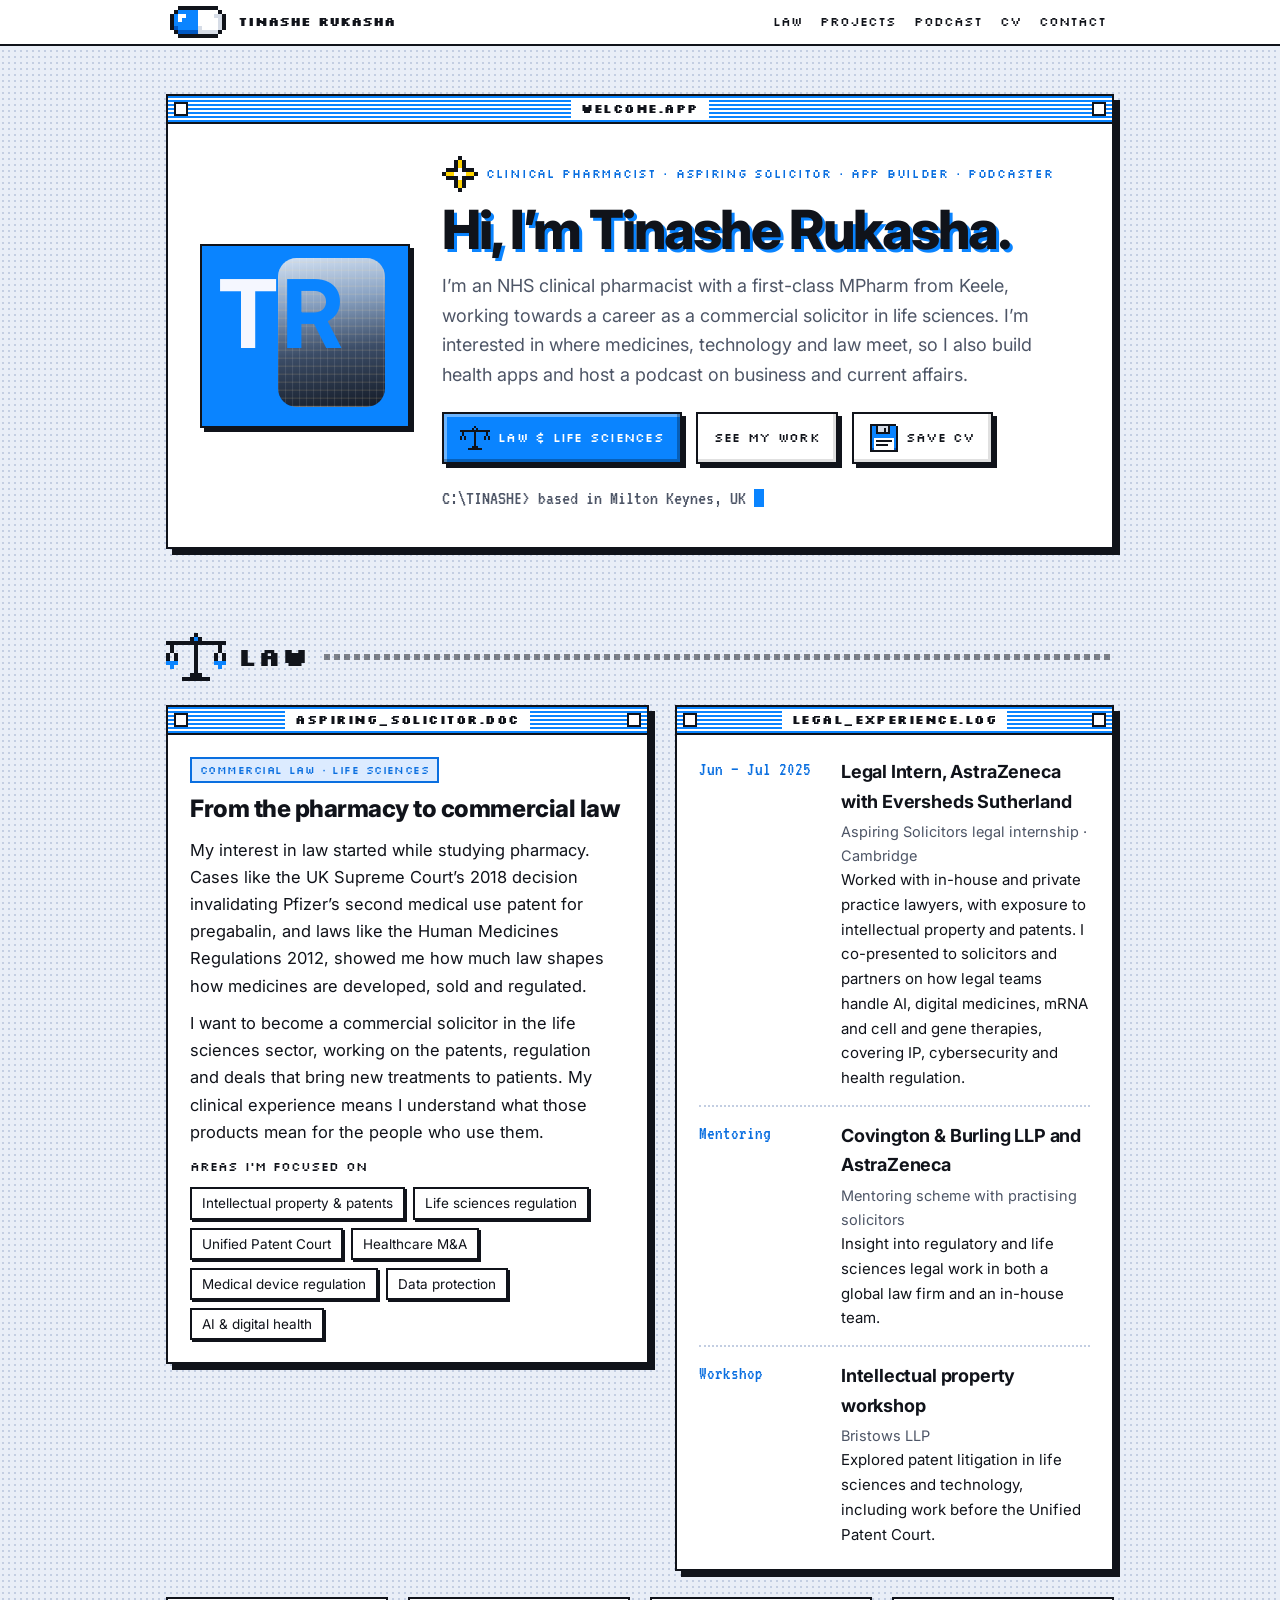
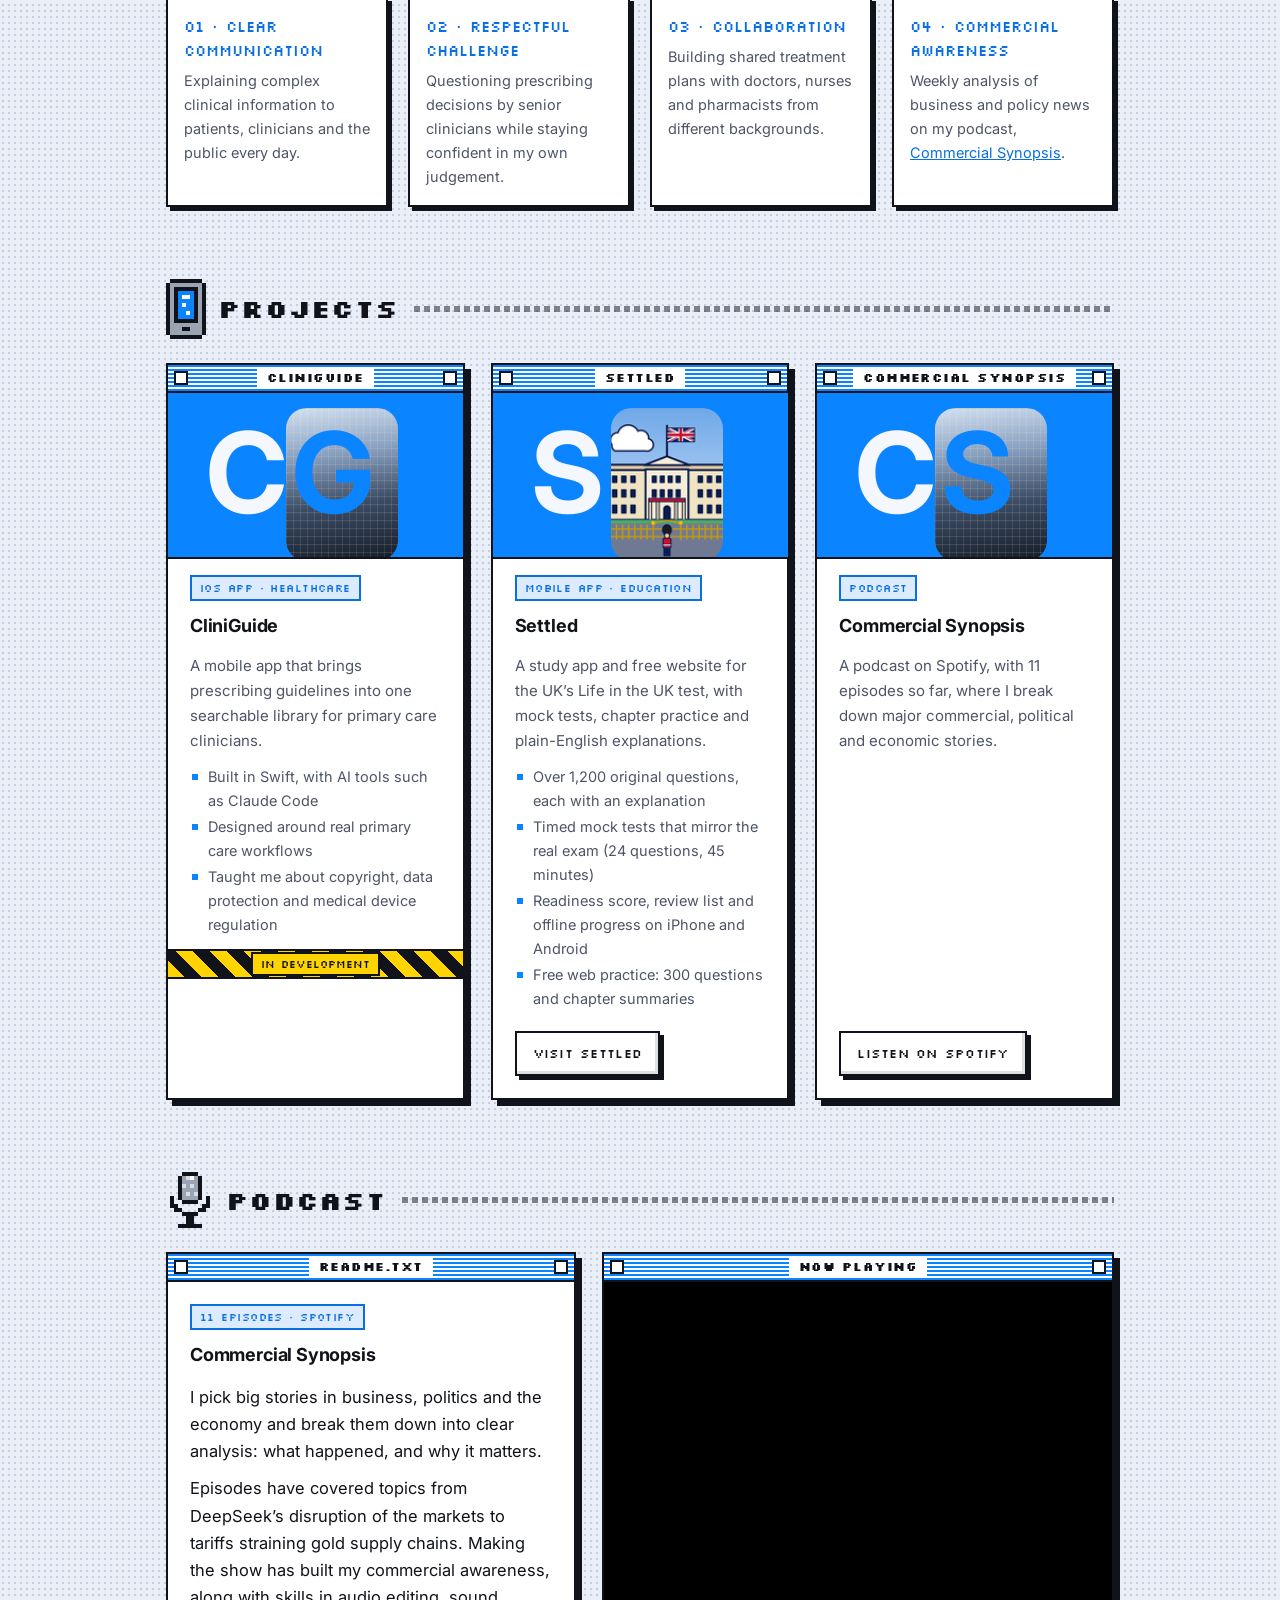
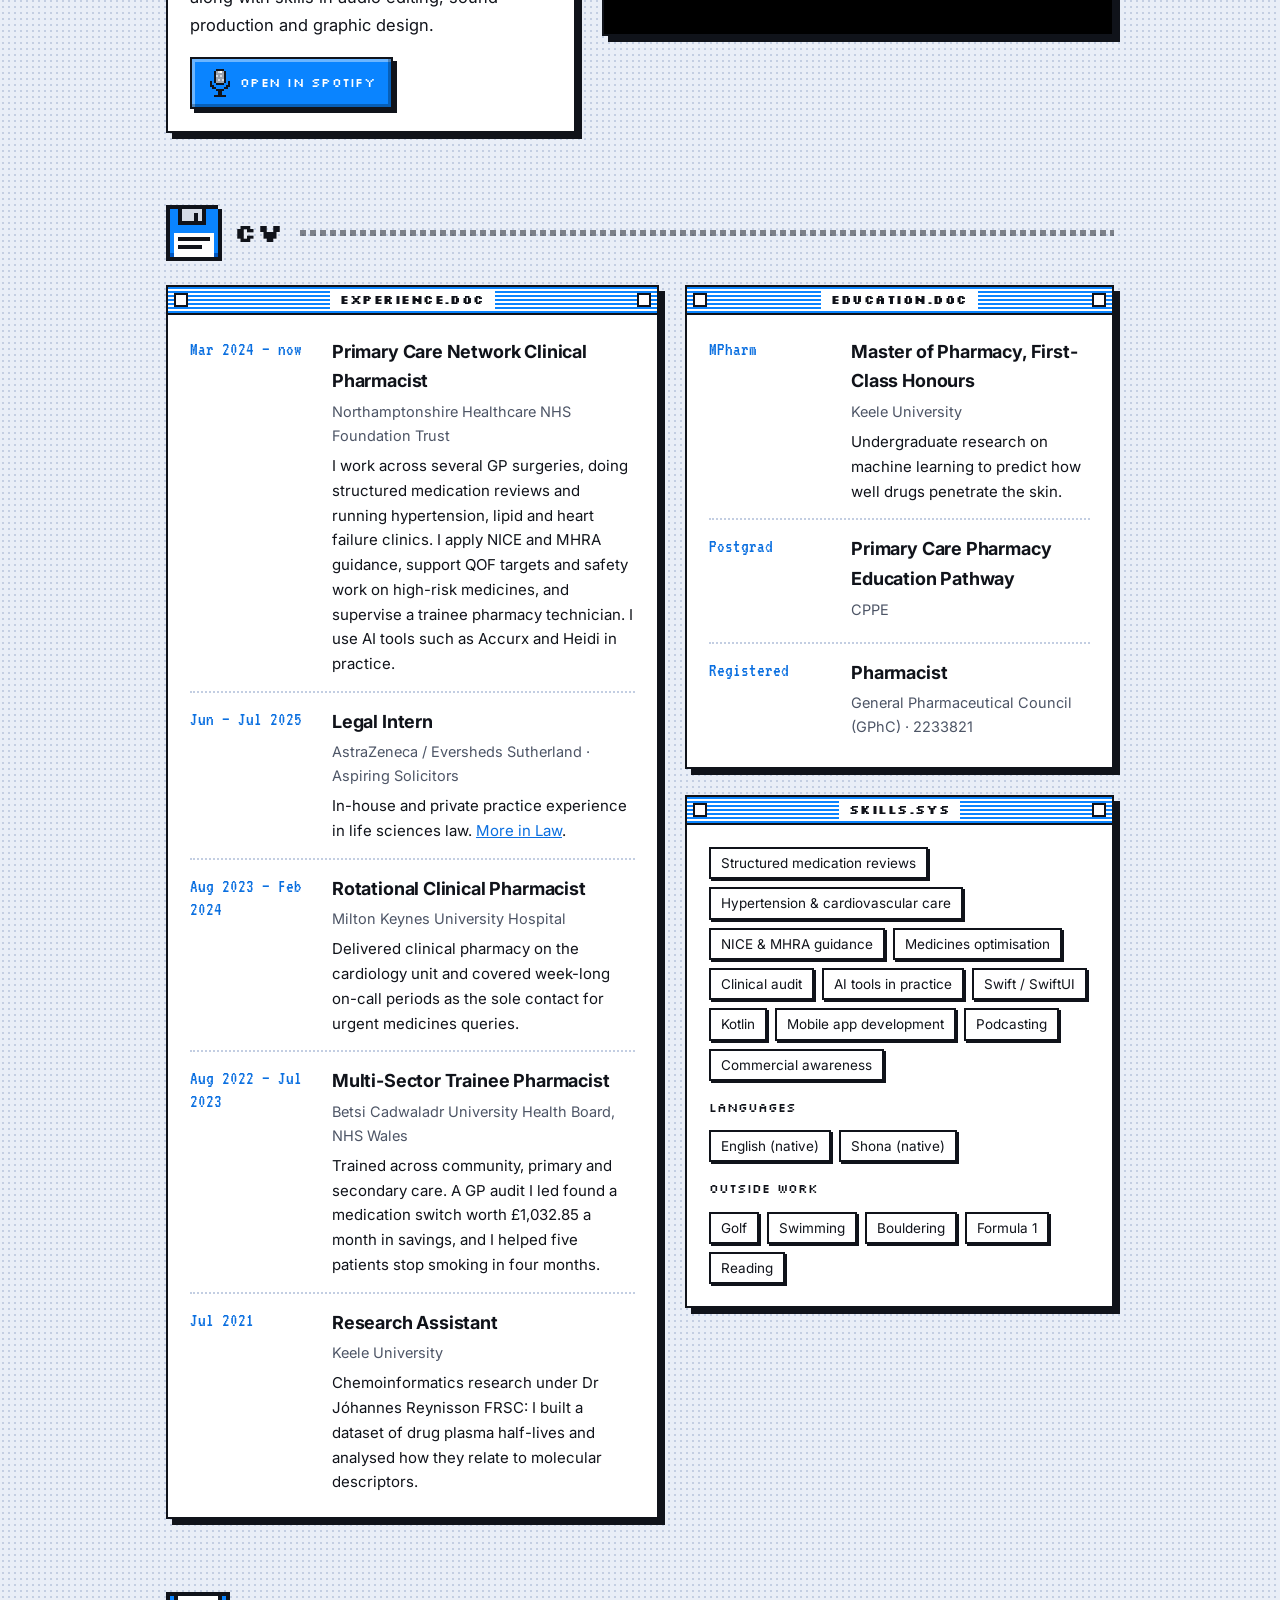
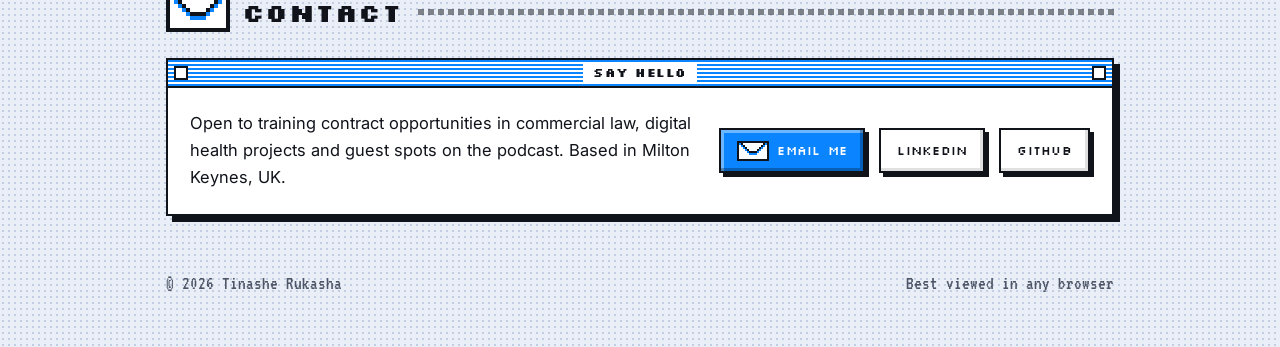
==== portfolio/index.html @ 29eeb20f "Feature aspiring-solicitor story in a Law section; add CliniGuide and podcast details Co-Authored-By" ====
<!DOCTYPE html>
<html lang="en-GB">
<head>
<meta charset="utf-8">
<meta name="viewport" content="width=device-width, initial-scale=1">
<!-- DRAFT: keep out of search engines until you decide to launch. Remove this line to go public. -->
<meta name="robots" content="noindex, nofollow">
<title>Tinashe Rukasha – Portfolio</title>
<meta name="description" content="Tinashe Rukasha: NHS clinical pharmacist and aspiring commercial solicitor in life sciences, app builder and host of the Commercial Synopsis podcast.">
<link rel="icon" href="../icon.png">
<link rel="preconnect" href="https://fonts.googleapis.com">
<link rel="preconnect" href="https://fonts.gstatic.com" crossorigin>
<link rel="stylesheet" href="https://fonts.googleapis.com/css2?family=Inter:wght@400;500;600;700;800&family=Silkscreen:wght@400;700&family=VT323&display=swap">
<style>
:root {
  --bg: #e9eef7;
  --dot: #c3cee2;
  --surface: #ffffff;
  --text: #10131a;
  --muted: #4d5566;
  --ink: #10131a;
  --shadow: #10131a;
  --blue: #0a84ff;
  --blue-dark: #0057c2;
  --accent: #0a6fe0;
  --accent-soft: #dcebff;
  --letter: #f5f7ff;
  --on-blue: #ffffff;
  --pixel: "Silkscreen", "Courier New", monospace;
  --term: "VT323", "Courier New", monospace;
}
@media (prefers-color-scheme: dark) {
  :root {
    --bg: #0a0f1c;
    --dot: #1a2440;
    --surface: #131a2c;
    --text: #e8ecf4;
    --muted: #a6b0c3;
    --ink: #7f93ba;
    --shadow: #000000;
    --accent: #59a8ff;
    --accent-soft: #10264a;
  }
}
* { box-sizing: border-box; }
html { scroll-behavior: smooth; }
body {
  margin: 0;
  color: var(--text);
  background-color: var(--bg);
  background-image: radial-gradient(var(--dot) 1px, transparent 1.2px);
  background-size: 6px 6px;
  font: 16.5px/1.65 Inter, -apple-system, BlinkMacSystemFont, "Segoe UI", Roboto, Helvetica, Arial, sans-serif;
}
a { color: var(--accent); }
.wrap { max-width: 980px; margin: 0 auto; padding: 0 16px; }
svg.sprite { image-rendering: pixelated; shape-rendering: crispEdges; flex: none; }

/* ---------- Menu bar ---------- */
.menubar {
  position: sticky; top: 0; z-index: 10;
  background: var(--surface); border-bottom: 2px solid var(--ink);
  font-family: var(--pixel); font-size: 13px;
}
.menubar .wrap { display: flex; align-items: center; justify-content: space-between; gap: 12px; height: 44px; }
.menubar .name { display: flex; align-items: center; gap: 8px; color: var(--text); text-decoration: none; font-weight: 700; }
.menubar nav { display: flex; gap: 2px; flex-wrap: wrap; }
.menubar nav a { color: var(--text); text-decoration: none; padding: 4px 8px; }
.menubar nav a:hover, .menubar nav a:focus-visible { background: var(--blue); color: var(--on-blue); outline: none; }

/* ---------- Windows ---------- */
.win {
  background: var(--surface); border: 2px solid var(--ink);
  box-shadow: 6px 6px 0 var(--shadow);
  display: flex; flex-direction: column;
}
.titlebar {
  display: flex; align-items: center; gap: 8px; padding: 4px 6px; height: 28px;
  border-bottom: 2px solid var(--ink);
  background: repeating-linear-gradient(180deg, var(--blue) 0 2px, var(--surface) 2px 4px);
  font-family: var(--pixel); font-size: 12px; font-weight: 700; letter-spacing: .04em;
}
.titlebar .box { width: 14px; height: 14px; border: 2px solid var(--ink); background: var(--surface); flex: none; }
.titlebar .title {
  margin: 0 auto; padding: 0 10px; background: var(--surface); color: var(--text);
  white-space: nowrap; overflow: hidden; text-overflow: ellipsis;
}
.win-body { padding: 22px; display: flex; flex-direction: column; gap: 10px; flex: 1; }

/* ---------- Buttons ---------- */
.btn {
  display: inline-flex; align-items: center; gap: 8px;
  font-family: var(--pixel); font-size: 13px; text-decoration: none; letter-spacing: .02em;
  padding: 10px 16px; border: 2px solid var(--ink);
  background: var(--blue); color: var(--on-blue);
  box-shadow: inset -3px -3px 0 rgba(0,0,0,.28), inset 3px 3px 0 rgba(255,255,255,.4), 4px 4px 0 var(--shadow);
  cursor: pointer;
}
.btn.ghost { background: var(--surface); color: var(--text); box-shadow: inset -3px -3px 0 rgba(0,0,0,.12), inset 3px 3px 0 rgba(255,255,255,.6), 4px 4px 0 var(--shadow); }
.btn:hover { filter: brightness(1.06); }
.btn:active { transform: translate(3px, 3px); box-shadow: inset 3px 3px 0 rgba(0,0,0,.28), 1px 1px 0 var(--shadow); }
.btn:focus-visible { outline: 2px dashed var(--accent); outline-offset: 4px; }
.buttons { display: flex; gap: 14px; flex-wrap: wrap; }

/* ---------- Hero ---------- */
.hero { margin: 48px 0 56px; }
.hero .win-body { display: grid; grid-template-columns: auto 1fr; gap: 32px; align-items: center; padding: 32px; }
.eyebrow { font-family: var(--pixel); color: var(--accent); font-size: 12px; letter-spacing: .06em; margin: 0 0 10px; display: flex; align-items: center; gap: 8px; }
h1 {
  font-size: clamp(34px, 6vw, 54px); line-height: 1.02; letter-spacing: -0.035em; font-weight: 800; margin: 0 0 14px;
  text-shadow: 3px 3px 0 var(--blue);
}
.lead { color: var(--muted); font-size: 18px; margin: 0 0 22px; max-width: 58ch; }
.status { font-family: var(--term); font-size: 20px; color: var(--muted); margin: 18px 0 0; }
.cursor { display: inline-block; width: 10px; height: 18px; background: var(--blue); vertical-align: -3px; animation: blink 1s steps(1) infinite; }
@keyframes blink { 50% { opacity: 0; } }

/* ---------- Monogram sprite ---------- */
.mark {
  position: relative; overflow: hidden; container-type: inline-size;
  background: var(--blue); aspect-ratio: 8 / 7; border: 2px solid var(--ink);
  font-family: Inter, Helvetica, Arial, sans-serif; font-weight: 700; line-height: 1;
}
.mark .l1, .mark .l2 { position: absolute; top: 10cqw; font-size: 46cqw; letter-spacing: -0.04em; }
.mark .l1 { left: 8cqw; color: var(--letter); }
.mark .l2 { left: 39cqw; color: var(--blue); z-index: 2; }
.mark .tile {
  position: absolute; left: 37cqw; top: 6cqw; width: 52cqw; height: 72cqw; border-radius: 9cqw;
  background-size: cover; background-position: center;
  background-image:
    repeating-linear-gradient(90deg, rgba(255,255,255,.1) 0 1px, transparent 1px 7px),
    repeating-linear-gradient(0deg, rgba(255,214,140,.16) 0 1px, transparent 1px 8px),
    linear-gradient(172deg, #d3e1f2 0%, #8aa3c3 30%, #3b4c66 62%, #141b27 100%);
}
.mark .tile.app { background-image: url("../icon.png"); }
.hero .mark { width: 210px; box-shadow: 4px 4px 0 var(--shadow); }
.card .mark { width: auto; aspect-ratio: 16 / 9; margin: -22px -22px 6px; border: 0; border-bottom: 2px solid var(--ink); }
.card .mark .l1, .card .mark .l2 { top: 8cqw; font-size: 38cqw; }
.card .mark .l1 { left: 13cqw; }
.card .mark .l2 { left: 42cqw; }
.card .mark .tile { left: 40cqw; top: 5cqw; width: 38cqw; height: 52cqw; border-radius: 7cqw; }

/* ---------- Sections ---------- */
section { padding: 28px 0 44px; }
h2 {
  display: flex; align-items: center; gap: 12px;
  font-family: var(--pixel); font-weight: 700; font-size: 26px; letter-spacing: .01em; margin: 0 0 24px;
}
h2::after { content: ""; flex: 1; height: 6px; margin-left: 4px; background: repeating-linear-gradient(90deg, var(--ink) 0 6px, transparent 6px 10px); opacity: .5; }
h3 { margin: 0 0 4px; font-size: 18px; letter-spacing: -0.01em; }

/* Project windows */
.grid { display: grid; grid-template-columns: repeat(auto-fit, minmax(270px, 1fr)); gap: 26px; }
.card { transition: transform .12s, box-shadow .12s; }
.card:hover { transform: translate(-2px, -2px); box-shadow: 8px 8px 0 var(--shadow); }
.tag {
  align-self: flex-start; font-family: var(--pixel); font-size: 11px; letter-spacing: .04em;
  background: var(--accent-soft); color: var(--accent); border: 2px solid currentColor; padding: 2px 8px;
}
.card p { margin: 0; color: var(--muted); font-size: 15px; }
.card ul { margin: 0; padding-left: 0; list-style: none; color: var(--muted); font-size: 14.5px; }
.card li { padding-left: 18px; position: relative; margin: 2px 0; }
.card li::before { content: ""; position: absolute; left: 2px; top: .62em; width: 6px; height: 6px; background: var(--blue); }
.card .links { margin-top: auto; padding-top: 8px; }
.construction {
  display: flex; align-items: center; justify-content: center; height: 30px; margin: 0 -22px;
  background: repeating-linear-gradient(45deg, #ffd400 0 12px, #10131a 12px 24px);
  border-top: 2px solid var(--ink); border-bottom: 2px solid var(--ink);
}
.construction span { font-family: var(--pixel); font-size: 11px; background: #ffd400; color: #10131a; padding: 1px 8px; border: 2px solid #10131a; }

/* Law */
.law { display: grid; grid-template-columns: 1.1fr 1fr; gap: 26px; align-items: start; }
.law .win-body p { margin: 0; }
h3.big { font-size: 24px; letter-spacing: -0.02em; font-weight: 800; line-height: 1.15; margin: 2px 0 4px; }
.skills4 { display: grid; grid-template-columns: repeat(4, 1fr); gap: 20px; margin-top: 26px; }
.skills4 .win { box-shadow: 4px 4px 0 var(--shadow); }
.skills4 .win-body { padding: 16px; gap: 6px; }
.skills4 .label { color: var(--accent); margin: 0; }
.skills4 p { margin: 0; font-size: 14.5px; color: var(--muted); }

/* Podcast */
.podcast { display: grid; grid-template-columns: 1fr 1.25fr; gap: 26px; align-items: start; }
.podcast iframe { width: 100%; border: 0; display: block; min-height: 352px; background: #000; }
.podcast .win-body p { margin: 0; }
.player .win-body { padding: 0; }

/* CV */
.cv-cols { display: grid; grid-template-columns: 1.15fr 1fr; gap: 26px; align-items: start; }
.side { display: flex; flex-direction: column; gap: 26px; }
.timeline { list-style: none; margin: 0; padding: 0; }
.timeline li { display: grid; grid-template-columns: 128px 1fr; gap: 14px; padding: 14px 0; border-bottom: 2px dotted var(--dot); }
.timeline li:first-child { padding-top: 0; }
.timeline li:last-child { border-bottom: 0; padding-bottom: 0; }
.when { font-family: var(--term); font-size: 19px; line-height: 1.2; color: var(--accent); padding-top: 2px; }
.timeline .org { color: var(--muted); font-size: 14.5px; margin: 0 0 6px; }
.timeline p { margin: 0; font-size: 15px; }
.chips { display: flex; flex-wrap: wrap; gap: 8px; }
.chips span {
  background: var(--surface); border: 2px solid var(--ink); padding: 3px 10px; font-size: 13.5px;
  box-shadow: 2px 2px 0 var(--shadow);
}
.label { font-family: var(--pixel); font-size: 13px; margin: 6px 0 2px; }

/* Contact */
.contact .win-body { flex-direction: row; align-items: center; gap: 22px; flex-wrap: wrap; }
.contact p { margin: 0; flex: 1 1 260px; }

footer { padding: 8px 0 48px; font-family: var(--term); font-size: 19px; color: var(--muted); }
footer .wrap { display: flex; justify-content: space-between; gap: 12px; flex-wrap: wrap; }

@media (max-width: 900px) {
  .skills4 { grid-template-columns: 1fr 1fr; }
}
@media (max-width: 720px) {
  .hero { margin-top: 28px; }
  .hero .win-body { grid-template-columns: 1fr; padding: 22px; gap: 22px; }
  .hero .mark { width: 150px; }
  .podcast, .cv-cols, .law { grid-template-columns: 1fr; }
  .skills4 { grid-template-columns: 1fr 1fr; gap: 14px; }
  .timeline li { grid-template-columns: 1fr; gap: 0; }
  .menubar .wrap { height: auto; padding-top: 8px; padding-bottom: 8px; flex-wrap: wrap; }
  .menubar nav a { padding: 4px 6px; }
  h2 { font-size: 21px; }
  .win { box-shadow: 4px 4px 0 var(--shadow); }
}
@media (prefers-reduced-motion: reduce) {
  .cursor { animation: none; }
  .card, .btn { transition: none; }
}
@media print {
  .menubar, .buttons, .player, .status, .construction { display: none; }
  body { background: #fff; color: #000; }
  .win { box-shadow: none; }
  section { break-inside: avoid; }
}
</style>
</head>
<body>

<header class="menubar">
  <div class="wrap">
    <a class="name" href="#top"><svg class="sprite" width="64" height="32" viewBox="0 0 16 8" aria-hidden="true" focusable="false"><rect x="3" y="0" width="10" height="1" style="fill:var(--text)"/><rect x="2" y="1" width="1" height="1" style="fill:var(--text)"/><rect x="3" y="1" width="5" height="1" style="fill:#0a84ff"/><rect x="8" y="1" width="5" height="1" style="fill:#ffffff"/><rect x="13" y="1" width="1" height="1" style="fill:var(--text)"/><rect x="1" y="2" width="1" height="1" style="fill:var(--text)"/><rect x="2" y="2" width="1" height="1" style="fill:#0a84ff"/><rect x="3" y="2" width="2" height="1" style="fill:#ffffff"/><rect x="5" y="2" width="3" height="1" style="fill:#0a84ff"/><rect x="8" y="2" width="4" height="1" style="fill:#ffffff"/><rect x="12" y="2" width="2" height="1" style="fill:#d6dce6"/><rect x="14" y="2" width="1" height="1" style="fill:var(--text)"/><rect x="1" y="3" width="1" height="1" style="fill:var(--text)"/><rect x="2" y="3" width="1" height="1" style="fill:#0a84ff"/><rect x="3" y="3" width="1" height="1" style="fill:#ffffff"/><rect x="4" y="3" width="4" height="1" style="fill:#0a84ff"/><rect x="8" y="3" width="5" height="1" style="fill:#ffffff"/><rect x="13" y="3" width="1" height="1" style="fill:#d6dce6"/><rect x="14" y="3" width="1" height="1" style="fill:var(--text)"/><rect x="1" y="4" width="1" height="1" style="fill:var(--text)"/><rect x="2" y="4" width="6" height="1" style="fill:#0a84ff"/><rect x="8" y="4" width="5" height="1" style="fill:#ffffff"/><rect x="13" y="4" width="1" height="1" style="fill:#d6dce6"/><rect x="14" y="4" width="1" height="1" style="fill:var(--text)"/><rect x="1" y="5" width="1" height="1" style="fill:var(--text)"/><rect x="2" y="5" width="1" height="1" style="fill:#0057c2"/><rect x="3" y="5" width="5" height="1" style="fill:#0a84ff"/><rect x="8" y="5" width="1" height="1" style="fill:#d6dce6"/><rect x="9" y="5" width="4" height="1" style="fill:#ffffff"/><rect x="13" y="5" width="1" height="1" style="fill:#d6dce6"/><rect x="14" y="5" width="1" height="1" style="fill:var(--text)"/><rect x="2" y="6" width="1" height="1" style="fill:var(--text)"/><rect x="3" y="6" width="5" height="1" style="fill:#0057c2"/><rect x="8" y="6" width="5" height="1" style="fill:#d6dce6"/><rect x="13" y="6" width="1" height="1" style="fill:var(--text)"/><rect x="3" y="7" width="10" height="1" style="fill:var(--text)"/></svg>Tinashe Rukasha</a>
    <nav>
      <a href="#law">Law</a>
      <a href="#projects">Projects</a>
      <a href="#podcast">Podcast</a>
      <a href="#cv">CV</a>
      <a href="#contact">Contact</a>
    </nav>
  </div>
</header>

<main class="wrap" id="top">

  <div class="win hero">
    <div class="titlebar"><span class="box"></span><span class="title">WELCOME.APP</span><span class="box"></span></div>
    <div class="win-body">
      <div class="mark" aria-hidden="true"><span class="l1">T</span><span class="tile"></span><span class="l2">R</span></div>
      <div>
        <p class="eyebrow"><svg class="sprite" width="36" height="36" viewBox="0 0 9 9" aria-hidden="true" focusable="false"><rect x="4" y="0" width="1" height="1" style="fill:var(--text)"/><rect x="3" y="1" width="1" height="1" style="fill:var(--text)"/><rect x="4" y="1" width="1" height="1" style="fill:#ffd400"/><rect x="5" y="1" width="1" height="1" style="fill:var(--text)"/><rect x="3" y="2" width="1" height="1" style="fill:var(--text)"/><rect x="4" y="2" width="1" height="1" style="fill:#ffd400"/><rect x="5" y="2" width="1" height="1" style="fill:var(--text)"/><rect x="1" y="3" width="3" height="1" style="fill:var(--text)"/><rect x="4" y="3" width="1" height="1" style="fill:#ffffff"/><rect x="5" y="3" width="3" height="1" style="fill:var(--text)"/><rect x="0" y="4" width="1" height="1" style="fill:var(--text)"/><rect x="1" y="4" width="2" height="1" style="fill:#ffd400"/><rect x="3" y="4" width="3" height="1" style="fill:#ffffff"/><rect x="6" y="4" width="2" height="1" style="fill:#ffd400"/><rect x="8" y="4" width="1" height="1" style="fill:var(--text)"/><rect x="1" y="5" width="3" height="1" style="fill:var(--text)"/><rect x="4" y="5" width="1" height="1" style="fill:#ffffff"/><rect x="5" y="5" width="3" height="1" style="fill:var(--text)"/><rect x="3" y="6" width="1" height="1" style="fill:var(--text)"/><rect x="4" y="6" width="1" height="1" style="fill:#ffd400"/><rect x="5" y="6" width="1" height="1" style="fill:var(--text)"/><rect x="3" y="7" width="1" height="1" style="fill:var(--text)"/><rect x="4" y="7" width="1" height="1" style="fill:#ffd400"/><rect x="5" y="7" width="1" height="1" style="fill:var(--text)"/><rect x="4" y="8" width="1" height="1" style="fill:var(--text)"/></svg>Clinical pharmacist · Aspiring solicitor · App builder · Podcaster</p>
        <h1>Hi, I’m Tinashe Rukasha.</h1>
        <p class="lead">I’m an NHS clinical pharmacist with a first-class MPharm from Keele, working towards a career as a commercial solicitor in life sciences. I’m interested in where medicines, technology and law meet, so I also build health apps and host a podcast on business and current affairs.</p>
        <div class="buttons">
          <a class="btn" href="#law"><svg class="sprite" width="30" height="24" viewBox="0 0 15 12" aria-hidden="true" focusable="false"><rect x="7" y="0" width="1" height="1" style="fill:var(--text)"/><rect x="6" y="1" width="1" height="1" style="fill:var(--text)"/><rect x="7" y="1" width="1" height="1" style="fill:#0a84ff"/><rect x="8" y="1" width="1" height="1" style="fill:var(--text)"/><rect x="0" y="2" width="15" height="1" style="fill:var(--text)"/><rect x="1" y="3" width="1" height="1" style="fill:var(--text)"/><rect x="7" y="3" width="1" height="1" style="fill:var(--text)"/><rect x="13" y="3" width="1" height="1" style="fill:var(--text)"/><rect x="1" y="4" width="1" height="1" style="fill:var(--text)"/><rect x="7" y="4" width="1" height="1" style="fill:var(--text)"/><rect x="13" y="4" width="1" height="1" style="fill:var(--text)"/><rect x="0" y="5" width="1" height="1" style="fill:var(--text)"/><rect x="2" y="5" width="1" height="1" style="fill:var(--text)"/><rect x="7" y="5" width="1" height="1" style="fill:var(--text)"/><rect x="12" y="5" width="1" height="1" style="fill:var(--text)"/><rect x="14" y="5" width="1" height="1" style="fill:var(--text)"/><rect x="0" y="6" width="1" height="1" style="fill:var(--text)"/><rect x="2" y="6" width="1" height="1" style="fill:var(--text)"/><rect x="7" y="6" width="1" height="1" style="fill:var(--text)"/><rect x="12" y="6" width="1" height="1" style="fill:var(--text)"/><rect x="14" y="6" width="1" height="1" style="fill:var(--text)"/><rect x="0" y="7" width="3" height="1" style="fill:#0a84ff"/><rect x="7" y="7" width="1" height="1" style="fill:var(--text)"/><rect x="12" y="7" width="3" height="1" style="fill:#0a84ff"/><rect x="1" y="8" width="1" height="1" style="fill:#0a84ff"/><rect x="7" y="8" width="1" height="1" style="fill:var(--text)"/><rect x="13" y="8" width="1" height="1" style="fill:#0a84ff"/><rect x="7" y="9" width="1" height="1" style="fill:var(--text)"/><rect x="6" y="10" width="3" height="1" style="fill:var(--text)"/><rect x="4" y="11" width="7" height="1" style="fill:var(--text)"/></svg>Law &amp; life sciences</a>
          <a class="btn ghost" href="#projects">See my work</a>
          <a class="btn ghost" href="#cv" onclick="window.print(); return false;"><svg class="sprite" width="28" height="28" viewBox="0 0 14 14" aria-hidden="true" focusable="false"><rect x="0" y="0" width="13" height="1" style="fill:var(--text)"/><rect x="0" y="1" width="1" height="1" style="fill:var(--text)"/><rect x="1" y="1" width="2" height="1" style="fill:#0a84ff"/><rect x="3" y="1" width="1" height="1" style="fill:var(--text)"/><rect x="4" y="1" width="5" height="1" style="fill:#d6dce6"/><rect x="9" y="1" width="1" height="1" style="fill:var(--text)"/><rect x="10" y="1" width="3" height="1" style="fill:#0a84ff"/><rect x="13" y="1" width="1" height="1" style="fill:var(--text)"/><rect x="0" y="2" width="1" height="1" style="fill:var(--text)"/><rect x="1" y="2" width="2" height="1" style="fill:#0a84ff"/><rect x="3" y="2" width="1" height="1" style="fill:var(--text)"/><rect x="4" y="2" width="3" height="1" style="fill:#d6dce6"/><rect x="7" y="2" width="1" height="1" style="fill:var(--text)"/><rect x="8" y="2" width="1" height="1" style="fill:#d6dce6"/><rect x="9" y="2" width="1" height="1" style="fill:var(--text)"/><rect x="10" y="2" width="3" height="1" style="fill:#0a84ff"/><rect x="13" y="2" width="1" height="1" style="fill:var(--text)"/><rect x="0" y="3" width="1" height="1" style="fill:var(--text)"/><rect x="1" y="3" width="2" height="1" style="fill:#0a84ff"/><rect x="3" y="3" width="1" height="1" style="fill:var(--text)"/><rect x="4" y="3" width="3" height="1" style="fill:#d6dce6"/><rect x="7" y="3" width="1" height="1" style="fill:var(--text)"/><rect x="8" y="3" width="1" height="1" style="fill:#d6dce6"/><rect x="9" y="3" width="1" height="1" style="fill:var(--text)"/><rect x="10" y="3" width="3" height="1" style="fill:#0a84ff"/><rect x="13" y="3" width="1" height="1" style="fill:var(--text)"/><rect x="0" y="4" width="1" height="1" style="fill:var(--text)"/><rect x="1" y="4" width="2" height="1" style="fill:#0a84ff"/><rect x="3" y="4" width="7" height="1" style="fill:var(--text)"/><rect x="10" y="4" width="3" height="1" style="fill:#0a84ff"/><rect x="13" y="4" width="1" height="1" style="fill:var(--text)"/><rect x="0" y="5" width="1" height="1" style="fill:var(--text)"/><rect x="1" y="5" width="12" height="1" style="fill:#0a84ff"/><rect x="13" y="5" width="1" height="1" style="fill:var(--text)"/><rect x="0" y="6" width="1" height="1" style="fill:var(--text)"/><rect x="1" y="6" width="12" height="1" style="fill:#0a84ff"/><rect x="13" y="6" width="1" height="1" style="fill:var(--text)"/><rect x="0" y="7" width="1" height="1" style="fill:var(--text)"/><rect x="1" y="7" width="1" height="1" style="fill:#0a84ff"/><rect x="2" y="7" width="10" height="1" style="fill:#ffffff"/><rect x="12" y="7" width="1" height="1" style="fill:#0a84ff"/><rect x="13" y="7" width="1" height="1" style="fill:var(--text)"/><rect x="0" y="8" width="1" height="1" style="fill:var(--text)"/><rect x="1" y="8" width="1" height="1" style="fill:#0a84ff"/><rect x="2" y="8" width="1" height="1" style="fill:#ffffff"/><rect x="3" y="8" width="8" height="1" style="fill:var(--text)"/><rect x="11" y="8" width="1" height="1" style="fill:#ffffff"/><rect x="12" y="8" width="1" height="1" style="fill:#0a84ff"/><rect x="13" y="8" width="1" height="1" style="fill:var(--text)"/><rect x="0" y="9" width="1" height="1" style="fill:var(--text)"/><rect x="1" y="9" width="1" height="1" style="fill:#0a84ff"/><rect x="2" y="9" width="10" height="1" style="fill:#ffffff"/><rect x="12" y="9" width="1" height="1" style="fill:#0a84ff"/><rect x="13" y="9" width="1" height="1" style="fill:var(--text)"/><rect x="0" y="10" width="1" height="1" style="fill:var(--text)"/><rect x="1" y="10" width="1" height="1" style="fill:#0a84ff"/><rect x="2" y="10" width="1" height="1" style="fill:#ffffff"/><rect x="3" y="10" width="6" height="1" style="fill:var(--text)"/><rect x="9" y="10" width="3" height="1" style="fill:#ffffff"/><rect x="12" y="10" width="1" height="1" style="fill:#0a84ff"/><rect x="13" y="10" width="1" height="1" style="fill:var(--text)"/><rect x="0" y="11" width="1" height="1" style="fill:var(--text)"/><rect x="1" y="11" width="1" height="1" style="fill:#0a84ff"/><rect x="2" y="11" width="10" height="1" style="fill:#ffffff"/><rect x="12" y="11" width="1" height="1" style="fill:#0a84ff"/><rect x="13" y="11" width="1" height="1" style="fill:var(--text)"/><rect x="0" y="12" width="1" height="1" style="fill:var(--text)"/><rect x="1" y="12" width="1" height="1" style="fill:#0057c2"/><rect x="2" y="12" width="10" height="1" style="fill:#ffffff"/><rect x="12" y="12" width="1" height="1" style="fill:#0057c2"/><rect x="13" y="12" width="1" height="1" style="fill:var(--text)"/><rect x="0" y="13" width="14" height="1" style="fill:var(--text)"/></svg>Save CV</a>
        </div>
        <p class="status">C:\TINASHE&gt; based in Milton Keynes, UK <span class="cursor" aria-hidden="true"></span></p>
      </div>
    </div>
  </div>

  <section id="law">
    <h2><svg class="sprite" width="60" height="48" viewBox="0 0 15 12" aria-hidden="true" focusable="false"><rect x="7" y="0" width="1" height="1" style="fill:var(--text)"/><rect x="6" y="1" width="1" height="1" style="fill:var(--text)"/><rect x="7" y="1" width="1" height="1" style="fill:#0a84ff"/><rect x="8" y="1" width="1" height="1" style="fill:var(--text)"/><rect x="0" y="2" width="15" height="1" style="fill:var(--text)"/><rect x="1" y="3" width="1" height="1" style="fill:var(--text)"/><rect x="7" y="3" width="1" height="1" style="fill:var(--text)"/><rect x="13" y="3" width="1" height="1" style="fill:var(--text)"/><rect x="1" y="4" width="1" height="1" style="fill:var(--text)"/><rect x="7" y="4" width="1" height="1" style="fill:var(--text)"/><rect x="13" y="4" width="1" height="1" style="fill:var(--text)"/><rect x="0" y="5" width="1" height="1" style="fill:var(--text)"/><rect x="2" y="5" width="1" height="1" style="fill:var(--text)"/><rect x="7" y="5" width="1" height="1" style="fill:var(--text)"/><rect x="12" y="5" width="1" height="1" style="fill:var(--text)"/><rect x="14" y="5" width="1" height="1" style="fill:var(--text)"/><rect x="0" y="6" width="1" height="1" style="fill:var(--text)"/><rect x="2" y="6" width="1" height="1" style="fill:var(--text)"/><rect x="7" y="6" width="1" height="1" style="fill:var(--text)"/><rect x="12" y="6" width="1" height="1" style="fill:var(--text)"/><rect x="14" y="6" width="1" height="1" style="fill:var(--text)"/><rect x="0" y="7" width="3" height="1" style="fill:#0a84ff"/><rect x="7" y="7" width="1" height="1" style="fill:var(--text)"/><rect x="12" y="7" width="3" height="1" style="fill:#0a84ff"/><rect x="1" y="8" width="1" height="1" style="fill:#0a84ff"/><rect x="7" y="8" width="1" height="1" style="fill:var(--text)"/><rect x="13" y="8" width="1" height="1" style="fill:#0a84ff"/><rect x="7" y="9" width="1" height="1" style="fill:var(--text)"/><rect x="6" y="10" width="3" height="1" style="fill:var(--text)"/><rect x="4" y="11" width="7" height="1" style="fill:var(--text)"/></svg>Law</h2>
    <div class="law">
      <div class="win law-main">
        <div class="titlebar"><span class="box"></span><span class="title">ASPIRING_SOLICITOR.DOC</span><span class="box"></span></div>
        <div class="win-body">
          <span class="tag">Commercial law · Life sciences</span>
          <h3 class="big">From the pharmacy to commercial law</h3>
          <p>My interest in law started while studying pharmacy. Cases like the UK Supreme Court’s 2018 decision invalidating Pfizer’s second medical use patent for pregabalin, and laws like the Human Medicines Regulations 2012, showed me how much law shapes how medicines are developed, sold and regulated.</p>
          <p>I want to become a commercial solicitor in the life sciences sector, working on the patents, regulation and deals that bring new treatments to patients. My clinical experience means I understand what those products mean for the people who use them.</p>
          <p class="label">Areas I’m focused on</p>
          <div class="chips">
            <span>Intellectual property &amp; patents</span>
            <span>Life sciences regulation</span>
            <span>Unified Patent Court</span>
            <span>Healthcare M&amp;A</span>
            <span>Medical device regulation</span>
            <span>Data protection</span>
            <span>AI &amp; digital health</span>
          </div>
        </div>
      </div>

      <div class="win">
        <div class="titlebar"><span class="box"></span><span class="title">LEGAL_EXPERIENCE.LOG</span><span class="box"></span></div>
        <div class="win-body">
          <ul class="timeline">
            <li>
              <span class="when">Jun – Jul 2025</span>
              <div>
                <h3>Legal Intern, AstraZeneca with Eversheds Sutherland</h3>
                <p class="org">Aspiring Solicitors legal internship · Cambridge</p>
                <p>Worked with in-house and private practice lawyers, with exposure to intellectual property and patents. I co-presented to solicitors and partners on how legal teams handle AI, digital medicines, mRNA and cell and gene therapies, covering IP, cybersecurity and health regulation.</p>
              </div>
            </li>
            <li>
              <span class="when">Mentoring</span>
              <div>
                <h3>Covington &amp; Burling LLP and AstraZeneca</h3>
                <p class="org">Mentoring scheme with practising solicitors</p>
                <p>Insight into regulatory and life sciences legal work in both a global law firm and an in-house team.</p>
              </div>
            </li>
            <li>
              <span class="when">Workshop</span>
              <div>
                <h3>Intellectual property workshop</h3>
                <p class="org">Bristows LLP</p>
                <p>Explored patent litigation in life sciences and technology, including work before the Unified Patent Court.</p>
              </div>
            </li>
          </ul>
        </div>
      </div>
    </div>

    <div class="skills4">
      <div class="win"><div class="win-body"><p class="label">01 · Clear communication</p><p>Explaining complex clinical information to patients, clinicians and the public every day.</p></div></div>
      <div class="win"><div class="win-body"><p class="label">02 · Respectful challenge</p><p>Questioning prescribing decisions by senior clinicians while staying confident in my own judgement.</p></div></div>
      <div class="win"><div class="win-body"><p class="label">03 · Collaboration</p><p>Building shared treatment plans with doctors, nurses and pharmacists from different backgrounds.</p></div></div>
      <div class="win"><div class="win-body"><p class="label">04 · Commercial awareness</p><p>Weekly analysis of business and policy news on my podcast, <a href="#podcast">Commercial Synopsis</a>.</p></div></div>
    </div>
  </section>

  <section id="projects">
    <h2><svg class="sprite" width="40" height="60" viewBox="0 0 10 15" aria-hidden="true" focusable="false"><rect x="1" y="0" width="8" height="1" style="fill:var(--text)"/><rect x="0" y="1" width="1" height="1" style="fill:var(--text)"/><rect x="1" y="1" width="8" height="1" style="fill:#9aa4b2"/><rect x="9" y="1" width="1" height="1" style="fill:var(--text)"/><rect x="0" y="2" width="1" height="1" style="fill:var(--text)"/><rect x="1" y="2" width="1" height="1" style="fill:#9aa4b2"/><rect x="2" y="2" width="6" height="1" style="fill:var(--text)"/><rect x="8" y="2" width="1" height="1" style="fill:#9aa4b2"/><rect x="9" y="2" width="1" height="1" style="fill:var(--text)"/><rect x="0" y="3" width="1" height="1" style="fill:var(--text)"/><rect x="1" y="3" width="1" height="1" style="fill:#9aa4b2"/><rect x="2" y="3" width="1" height="1" style="fill:var(--text)"/><rect x="3" y="3" width="4" height="1" style="fill:#0a84ff"/><rect x="7" y="3" width="1" height="1" style="fill:var(--text)"/><rect x="8" y="3" width="1" height="1" style="fill:#9aa4b2"/><rect x="9" y="3" width="1" height="1" style="fill:var(--text)"/><rect x="0" y="4" width="1" height="1" style="fill:var(--text)"/><rect x="1" y="4" width="1" height="1" style="fill:#9aa4b2"/><rect x="2" y="4" width="1" height="1" style="fill:var(--text)"/><rect x="3" y="4" width="1" height="1" style="fill:#0a84ff"/><rect x="4" y="4" width="2" height="1" style="fill:#ffffff"/><rect x="6" y="4" width="1" height="1" style="fill:#0a84ff"/><rect x="7" y="4" width="1" height="1" style="fill:var(--text)"/><rect x="8" y="4" width="1" height="1" style="fill:#9aa4b2"/><rect x="9" y="4" width="1" height="1" style="fill:var(--text)"/><rect x="0" y="5" width="1" height="1" style="fill:var(--text)"/><rect x="1" y="5" width="1" height="1" style="fill:#9aa4b2"/><rect x="2" y="5" width="1" height="1" style="fill:var(--text)"/><rect x="3" y="5" width="4" height="1" style="fill:#0a84ff"/><rect x="7" y="5" width="1" height="1" style="fill:var(--text)"/><rect x="8" y="5" width="1" height="1" style="fill:#9aa4b2"/><rect x="9" y="5" width="1" height="1" style="fill:var(--text)"/><rect x="0" y="6" width="1" height="1" style="fill:var(--text)"/><rect x="1" y="6" width="1" height="1" style="fill:#9aa4b2"/><rect x="2" y="6" width="1" height="1" style="fill:var(--text)"/><rect x="3" y="6" width="1" height="1" style="fill:#0a84ff"/><rect x="4" y="6" width="1" height="1" style="fill:#ffffff"/><rect x="5" y="6" width="2" height="1" style="fill:#0a84ff"/><rect x="7" y="6" width="1" height="1" style="fill:var(--text)"/><rect x="8" y="6" width="1" height="1" style="fill:#9aa4b2"/><rect x="9" y="6" width="1" height="1" style="fill:var(--text)"/><rect x="0" y="7" width="1" height="1" style="fill:var(--text)"/><rect x="1" y="7" width="1" height="1" style="fill:#9aa4b2"/><rect x="2" y="7" width="1" height="1" style="fill:var(--text)"/><rect x="3" y="7" width="4" height="1" style="fill:#0a84ff"/><rect x="7" y="7" width="1" height="1" style="fill:var(--text)"/><rect x="8" y="7" width="1" height="1" style="fill:#9aa4b2"/><rect x="9" y="7" width="1" height="1" style="fill:var(--text)"/><rect x="0" y="8" width="1" height="1" style="fill:var(--text)"/><rect x="1" y="8" width="1" height="1" style="fill:#9aa4b2"/><rect x="2" y="8" width="1" height="1" style="fill:var(--text)"/><rect x="3" y="8" width="2" height="1" style="fill:#0a84ff"/><rect x="5" y="8" width="1" height="1" style="fill:#ffffff"/><rect x="6" y="8" width="1" height="1" style="fill:#0a84ff"/><rect x="7" y="8" width="1" height="1" style="fill:var(--text)"/><rect x="8" y="8" width="1" height="1" style="fill:#9aa4b2"/><rect x="9" y="8" width="1" height="1" style="fill:var(--text)"/><rect x="0" y="9" width="1" height="1" style="fill:var(--text)"/><rect x="1" y="9" width="1" height="1" style="fill:#9aa4b2"/><rect x="2" y="9" width="1" height="1" style="fill:var(--text)"/><rect x="3" y="9" width="4" height="1" style="fill:#0a84ff"/><rect x="7" y="9" width="1" height="1" style="fill:var(--text)"/><rect x="8" y="9" width="1" height="1" style="fill:#9aa4b2"/><rect x="9" y="9" width="1" height="1" style="fill:var(--text)"/><rect x="0" y="10" width="1" height="1" style="fill:var(--text)"/><rect x="1" y="10" width="1" height="1" style="fill:#9aa4b2"/><rect x="2" y="10" width="6" height="1" style="fill:var(--text)"/><rect x="8" y="10" width="1" height="1" style="fill:#9aa4b2"/><rect x="9" y="10" width="1" height="1" style="fill:var(--text)"/><rect x="0" y="11" width="1" height="1" style="fill:var(--text)"/><rect x="1" y="11" width="8" height="1" style="fill:#9aa4b2"/><rect x="9" y="11" width="1" height="1" style="fill:var(--text)"/><rect x="0" y="12" width="1" height="1" style="fill:var(--text)"/><rect x="1" y="12" width="3" height="1" style="fill:#9aa4b2"/><rect x="4" y="12" width="2" height="1" style="fill:var(--text)"/><rect x="6" y="12" width="3" height="1" style="fill:#9aa4b2"/><rect x="9" y="12" width="1" height="1" style="fill:var(--text)"/><rect x="0" y="13" width="1" height="1" style="fill:var(--text)"/><rect x="1" y="13" width="8" height="1" style="fill:#9aa4b2"/><rect x="9" y="13" width="1" height="1" style="fill:var(--text)"/><rect x="1" y="14" width="8" height="1" style="fill:var(--text)"/></svg>Projects</h2>
    <div class="grid">

      <article class="win card">
        <div class="titlebar"><span class="box"></span><span class="title">CLINIGUIDE</span><span class="box"></span></div>
        <div class="win-body">
          <div class="mark" aria-hidden="true"><span class="l1">C</span><span class="tile"></span><span class="l2">G</span></div>
          <span class="tag">iOS app · Healthcare</span>
          <h3>CliniGuide</h3>
          <p>A mobile app that brings prescribing guidelines into one searchable library for primary care clinicians.</p>
          <ul>
            <li>Built in Swift, with AI tools such as Claude Code</li>
            <li>Designed around real primary care workflows</li>
            <li>Taught me about copyright, data protection and medical device regulation</li>
          </ul>
          <div class="construction"><span>In development</span></div>
        </div>
      </article>

      <article class="win card">
        <div class="titlebar"><span class="box"></span><span class="title">SETTLED</span><span class="box"></span></div>
        <div class="win-body">
          <div class="mark" aria-hidden="true"><span class="l1">S</span><span class="tile app"></span></div>
          <span class="tag">Mobile app · Education</span>
          <h3>Settled</h3>
          <p>A study app and free website for the UK’s Life in the UK test, with mock tests, chapter practice and plain-English explanations.</p>
          <ul>
            <li>Over 1,200 original questions, each with an explanation</li>
            <li>Timed mock tests that mirror the real exam (24 questions, 45 minutes)</li>
            <li>Readiness score, review list and offline progress on iPhone and Android</li>
            <li>Free web practice: 300 questions and chapter summaries</li>
          </ul>
          <div class="links"><a class="btn ghost" href="../index.html">Visit Settled</a></div>
        </div>
      </article>

      <article class="win card">
        <div class="titlebar"><span class="box"></span><span class="title">COMMERCIAL SYNOPSIS</span><span class="box"></span></div>
        <div class="win-body">
          <div class="mark" aria-hidden="true"><span class="l1">C</span><span class="tile"></span><span class="l2">S</span></div>
          <span class="tag">Podcast</span>
          <h3>Commercial Synopsis</h3>
          <p>A podcast on Spotify, with 11 episodes so far, where I break down major commercial, political and economic stories.</p>
          <div class="links"><a class="btn ghost" href="https://open.spotify.com/show/4LJJU349OM7sP6eChqVRIF" target="_blank" rel="noopener">Listen on Spotify</a></div>
        </div>
      </article>

    </div>
  </section>

  <section id="podcast">
    <h2><svg class="sprite" width="48" height="56" viewBox="0 0 12 14" aria-hidden="true" focusable="false"><rect x="4" y="0" width="4" height="1" style="fill:var(--text)"/><rect x="3" y="1" width="1" height="1" style="fill:var(--text)"/><rect x="4" y="1" width="1" height="1" style="fill:#9aa4b2"/><rect x="5" y="1" width="1" height="1" style="fill:#d6dce6"/><rect x="6" y="1" width="1" height="1" style="fill:#ffffff"/><rect x="7" y="1" width="1" height="1" style="fill:#9aa4b2"/><rect x="8" y="1" width="1" height="1" style="fill:var(--text)"/><rect x="3" y="2" width="1" height="1" style="fill:var(--text)"/><rect x="4" y="2" width="4" height="1" style="fill:#9aa4b2"/><rect x="8" y="2" width="1" height="1" style="fill:var(--text)"/><rect x="3" y="3" width="1" height="1" style="fill:var(--text)"/><rect x="4" y="3" width="1" height="1" style="fill:#d6dce6"/><rect x="5" y="3" width="1" height="1" style="fill:#9aa4b2"/><rect x="6" y="3" width="1" height="1" style="fill:#d6dce6"/><rect x="7" y="3" width="1" height="1" style="fill:#9aa4b2"/><rect x="8" y="3" width="1" height="1" style="fill:var(--text)"/><rect x="3" y="4" width="1" height="1" style="fill:var(--text)"/><rect x="4" y="4" width="4" height="1" style="fill:#9aa4b2"/><rect x="8" y="4" width="1" height="1" style="fill:var(--text)"/><rect x="3" y="5" width="1" height="1" style="fill:var(--text)"/><rect x="4" y="5" width="1" height="1" style="fill:#9aa4b2"/><rect x="5" y="5" width="1" height="1" style="fill:#d6dce6"/><rect x="6" y="5" width="1" height="1" style="fill:#9aa4b2"/><rect x="7" y="5" width="1" height="1" style="fill:#d6dce6"/><rect x="8" y="5" width="1" height="1" style="fill:var(--text)"/><rect x="1" y="6" width="1" height="1" style="fill:var(--text)"/><rect x="3" y="6" width="1" height="1" style="fill:var(--text)"/><rect x="4" y="6" width="4" height="1" style="fill:#9aa4b2"/><rect x="8" y="6" width="1" height="1" style="fill:var(--text)"/><rect x="10" y="6" width="1" height="1" style="fill:var(--text)"/><rect x="1" y="7" width="1" height="1" style="fill:var(--text)"/><rect x="4" y="7" width="4" height="1" style="fill:var(--text)"/><rect x="10" y="7" width="1" height="1" style="fill:var(--text)"/><rect x="1" y="8" width="2" height="1" style="fill:var(--text)"/><rect x="9" y="8" width="2" height="1" style="fill:var(--text)"/><rect x="2" y="9" width="2" height="1" style="fill:var(--text)"/><rect x="8" y="9" width="2" height="1" style="fill:var(--text)"/><rect x="4" y="10" width="4" height="1" style="fill:var(--text)"/><rect x="5" y="11" width="2" height="1" style="fill:var(--text)"/><rect x="5" y="12" width="2" height="1" style="fill:var(--text)"/><rect x="3" y="13" width="6" height="1" style="fill:var(--text)"/></svg>Podcast</h2>
    <div class="podcast">
      <div class="win">
        <div class="titlebar"><span class="box"></span><span class="title">README.TXT</span><span class="box"></span></div>
        <div class="win-body">
          <span class="tag">11 episodes · Spotify</span>
          <h3>Commercial Synopsis</h3>
          <p>I pick big stories in business, politics and the economy and break them down into clear analysis: what happened, and why it matters.</p>
          <p>Episodes have covered topics from DeepSeek’s disruption of the markets to tariffs straining gold supply chains. Making the show has built my commercial awareness, along with skills in audio editing, sound production and graphic design.</p>
          <div class="links" style="margin-top:8px"><a class="btn" href="https://open.spotify.com/show/4LJJU349OM7sP6eChqVRIF" target="_blank" rel="noopener"><svg class="sprite" width="24" height="28" viewBox="0 0 12 14" aria-hidden="true" focusable="false"><rect x="4" y="0" width="4" height="1" style="fill:var(--text)"/><rect x="3" y="1" width="1" height="1" style="fill:var(--text)"/><rect x="4" y="1" width="1" height="1" style="fill:#9aa4b2"/><rect x="5" y="1" width="1" height="1" style="fill:#d6dce6"/><rect x="6" y="1" width="1" height="1" style="fill:#ffffff"/><rect x="7" y="1" width="1" height="1" style="fill:#9aa4b2"/><rect x="8" y="1" width="1" height="1" style="fill:var(--text)"/><rect x="3" y="2" width="1" height="1" style="fill:var(--text)"/><rect x="4" y="2" width="4" height="1" style="fill:#9aa4b2"/><rect x="8" y="2" width="1" height="1" style="fill:var(--text)"/><rect x="3" y="3" width="1" height="1" style="fill:var(--text)"/><rect x="4" y="3" width="1" height="1" style="fill:#d6dce6"/><rect x="5" y="3" width="1" height="1" style="fill:#9aa4b2"/><rect x="6" y="3" width="1" height="1" style="fill:#d6dce6"/><rect x="7" y="3" width="1" height="1" style="fill:#9aa4b2"/><rect x="8" y="3" width="1" height="1" style="fill:var(--text)"/><rect x="3" y="4" width="1" height="1" style="fill:var(--text)"/><rect x="4" y="4" width="4" height="1" style="fill:#9aa4b2"/><rect x="8" y="4" width="1" height="1" style="fill:var(--text)"/><rect x="3" y="5" width="1" height="1" style="fill:var(--text)"/><rect x="4" y="5" width="1" height="1" style="fill:#9aa4b2"/><rect x="5" y="5" width="1" height="1" style="fill:#d6dce6"/><rect x="6" y="5" width="1" height="1" style="fill:#9aa4b2"/><rect x="7" y="5" width="1" height="1" style="fill:#d6dce6"/><rect x="8" y="5" width="1" height="1" style="fill:var(--text)"/><rect x="1" y="6" width="1" height="1" style="fill:var(--text)"/><rect x="3" y="6" width="1" height="1" style="fill:var(--text)"/><rect x="4" y="6" width="4" height="1" style="fill:#9aa4b2"/><rect x="8" y="6" width="1" height="1" style="fill:var(--text)"/><rect x="10" y="6" width="1" height="1" style="fill:var(--text)"/><rect x="1" y="7" width="1" height="1" style="fill:var(--text)"/><rect x="4" y="7" width="4" height="1" style="fill:var(--text)"/><rect x="10" y="7" width="1" height="1" style="fill:var(--text)"/><rect x="1" y="8" width="2" height="1" style="fill:var(--text)"/><rect x="9" y="8" width="2" height="1" style="fill:var(--text)"/><rect x="2" y="9" width="2" height="1" style="fill:var(--text)"/><rect x="8" y="9" width="2" height="1" style="fill:var(--text)"/><rect x="4" y="10" width="4" height="1" style="fill:var(--text)"/><rect x="5" y="11" width="2" height="1" style="fill:var(--text)"/><rect x="5" y="12" width="2" height="1" style="fill:var(--text)"/><rect x="3" y="13" width="6" height="1" style="fill:var(--text)"/></svg>Open in Spotify</a></div>
        </div>
      </div>
      <div class="win player">
        <div class="titlebar"><span class="box"></span><span class="title">NOW PLAYING</span><span class="box"></span></div>
        <div class="win-body">
          <iframe title="Commercial Synopsis on Spotify" src="https://open.spotify.com/embed/show/4LJJU349OM7sP6eChqVRIF" loading="lazy" allow="autoplay; clipboard-write; encrypted-media; fullscreen; picture-in-picture"></iframe>
        </div>
      </div>
    </div>
  </section>

  <section id="cv">
    <h2><svg class="sprite" width="56" height="56" viewBox="0 0 14 14" aria-hidden="true" focusable="false"><rect x="0" y="0" width="13" height="1" style="fill:var(--text)"/><rect x="0" y="1" width="1" height="1" style="fill:var(--text)"/><rect x="1" y="1" width="2" height="1" style="fill:#0a84ff"/><rect x="3" y="1" width="1" height="1" style="fill:var(--text)"/><rect x="4" y="1" width="5" height="1" style="fill:#d6dce6"/><rect x="9" y="1" width="1" height="1" style="fill:var(--text)"/><rect x="10" y="1" width="3" height="1" style="fill:#0a84ff"/><rect x="13" y="1" width="1" height="1" style="fill:var(--text)"/><rect x="0" y="2" width="1" height="1" style="fill:var(--text)"/><rect x="1" y="2" width="2" height="1" style="fill:#0a84ff"/><rect x="3" y="2" width="1" height="1" style="fill:var(--text)"/><rect x="4" y="2" width="3" height="1" style="fill:#d6dce6"/><rect x="7" y="2" width="1" height="1" style="fill:var(--text)"/><rect x="8" y="2" width="1" height="1" style="fill:#d6dce6"/><rect x="9" y="2" width="1" height="1" style="fill:var(--text)"/><rect x="10" y="2" width="3" height="1" style="fill:#0a84ff"/><rect x="13" y="2" width="1" height="1" style="fill:var(--text)"/><rect x="0" y="3" width="1" height="1" style="fill:var(--text)"/><rect x="1" y="3" width="2" height="1" style="fill:#0a84ff"/><rect x="3" y="3" width="1" height="1" style="fill:var(--text)"/><rect x="4" y="3" width="3" height="1" style="fill:#d6dce6"/><rect x="7" y="3" width="1" height="1" style="fill:var(--text)"/><rect x="8" y="3" width="1" height="1" style="fill:#d6dce6"/><rect x="9" y="3" width="1" height="1" style="fill:var(--text)"/><rect x="10" y="3" width="3" height="1" style="fill:#0a84ff"/><rect x="13" y="3" width="1" height="1" style="fill:var(--text)"/><rect x="0" y="4" width="1" height="1" style="fill:var(--text)"/><rect x="1" y="4" width="2" height="1" style="fill:#0a84ff"/><rect x="3" y="4" width="7" height="1" style="fill:var(--text)"/><rect x="10" y="4" width="3" height="1" style="fill:#0a84ff"/><rect x="13" y="4" width="1" height="1" style="fill:var(--text)"/><rect x="0" y="5" width="1" height="1" style="fill:var(--text)"/><rect x="1" y="5" width="12" height="1" style="fill:#0a84ff"/><rect x="13" y="5" width="1" height="1" style="fill:var(--text)"/><rect x="0" y="6" width="1" height="1" style="fill:var(--text)"/><rect x="1" y="6" width="12" height="1" style="fill:#0a84ff"/><rect x="13" y="6" width="1" height="1" style="fill:var(--text)"/><rect x="0" y="7" width="1" height="1" style="fill:var(--text)"/><rect x="1" y="7" width="1" height="1" style="fill:#0a84ff"/><rect x="2" y="7" width="10" height="1" style="fill:#ffffff"/><rect x="12" y="7" width="1" height="1" style="fill:#0a84ff"/><rect x="13" y="7" width="1" height="1" style="fill:var(--text)"/><rect x="0" y="8" width="1" height="1" style="fill:var(--text)"/><rect x="1" y="8" width="1" height="1" style="fill:#0a84ff"/><rect x="2" y="8" width="1" height="1" style="fill:#ffffff"/><rect x="3" y="8" width="8" height="1" style="fill:var(--text)"/><rect x="11" y="8" width="1" height="1" style="fill:#ffffff"/><rect x="12" y="8" width="1" height="1" style="fill:#0a84ff"/><rect x="13" y="8" width="1" height="1" style="fill:var(--text)"/><rect x="0" y="9" width="1" height="1" style="fill:var(--text)"/><rect x="1" y="9" width="1" height="1" style="fill:#0a84ff"/><rect x="2" y="9" width="10" height="1" style="fill:#ffffff"/><rect x="12" y="9" width="1" height="1" style="fill:#0a84ff"/><rect x="13" y="9" width="1" height="1" style="fill:var(--text)"/><rect x="0" y="10" width="1" height="1" style="fill:var(--text)"/><rect x="1" y="10" width="1" height="1" style="fill:#0a84ff"/><rect x="2" y="10" width="1" height="1" style="fill:#ffffff"/><rect x="3" y="10" width="6" height="1" style="fill:var(--text)"/><rect x="9" y="10" width="3" height="1" style="fill:#ffffff"/><rect x="12" y="10" width="1" height="1" style="fill:#0a84ff"/><rect x="13" y="10" width="1" height="1" style="fill:var(--text)"/><rect x="0" y="11" width="1" height="1" style="fill:var(--text)"/><rect x="1" y="11" width="1" height="1" style="fill:#0a84ff"/><rect x="2" y="11" width="10" height="1" style="fill:#ffffff"/><rect x="12" y="11" width="1" height="1" style="fill:#0a84ff"/><rect x="13" y="11" width="1" height="1" style="fill:var(--text)"/><rect x="0" y="12" width="1" height="1" style="fill:var(--text)"/><rect x="1" y="12" width="1" height="1" style="fill:#0057c2"/><rect x="2" y="12" width="10" height="1" style="fill:#ffffff"/><rect x="12" y="12" width="1" height="1" style="fill:#0057c2"/><rect x="13" y="12" width="1" height="1" style="fill:var(--text)"/><rect x="0" y="13" width="14" height="1" style="fill:var(--text)"/></svg>CV</h2>
    <div class="cv-cols">
      <div class="win">
        <div class="titlebar"><span class="box"></span><span class="title">EXPERIENCE.DOC</span><span class="box"></span></div>
        <div class="win-body">
          <ul class="timeline">
            <li>
              <span class="when">Mar 2024 – now</span>
              <div>
                <h3>Primary Care Network Clinical Pharmacist</h3>
                <p class="org">Northamptonshire Healthcare NHS Foundation Trust</p>
                <p>I work across several GP surgeries, doing structured medication reviews and running hypertension, lipid and heart failure clinics. I apply NICE and MHRA guidance, support QOF targets and safety work on high-risk medicines, and supervise a trainee pharmacy technician. I use AI tools such as Accurx and Heidi in practice.</p>
              </div>
            </li>
            <li>
              <span class="when">Jun – Jul 2025</span>
              <div>
                <h3>Legal Intern</h3>
                <p class="org">AstraZeneca / Eversheds Sutherland · Aspiring Solicitors</p>
                <p>In-house and private practice experience in life sciences law. <a href="#law">More in Law</a>.</p>
              </div>
            </li>
            <li>
              <span class="when">Aug 2023 – Feb 2024</span>
              <div>
                <h3>Rotational Clinical Pharmacist</h3>
                <p class="org">Milton Keynes University Hospital</p>
                <p>Delivered clinical pharmacy on the cardiology unit and covered week-long on-call periods as the sole contact for urgent medicines queries.</p>
              </div>
            </li>
            <li>
              <span class="when">Aug 2022 – Jul 2023</span>
              <div>
                <h3>Multi-Sector Trainee Pharmacist</h3>
                <p class="org">Betsi Cadwaladr University Health Board, NHS Wales</p>
                <p>Trained across community, primary and secondary care. A GP audit I led found a medication switch worth £1,032.85 a month in savings, and I helped five patients stop smoking in four months.</p>
              </div>
            </li>
            <li>
              <span class="when">Jul 2021</span>
              <div>
                <h3>Research Assistant</h3>
                <p class="org">Keele University</p>
                <p>Chemoinformatics research under Dr Jóhannes Reynisson FRSC: I built a dataset of drug plasma half-lives and analysed how they relate to molecular descriptors.</p>
              </div>
            </li>
          </ul>
        </div>
      </div>

      <div class="side">
        <div class="win">
          <div class="titlebar"><span class="box"></span><span class="title">EDUCATION.DOC</span><span class="box"></span></div>
          <div class="win-body">
            <ul class="timeline">
              <li>
                <span class="when">MPharm</span>
                <div>
                  <h3>Master of Pharmacy, First-Class Honours</h3>
                  <p class="org">Keele University</p>
                  <p>Undergraduate research on machine learning to predict how well drugs penetrate the skin.</p>
                </div>
              </li>
              <li>
                <span class="when">Postgrad</span>
                <div>
                  <h3>Primary Care Pharmacy Education Pathway</h3>
                  <p class="org">CPPE</p>
                </div>
              </li>
              <li>
                <span class="when">Registered</span>
                <div>
                  <h3>Pharmacist</h3>
                  <p class="org">General Pharmaceutical Council (GPhC) · 2233821</p>
                </div>
              </li>
            </ul>
          </div>
        </div>

        <div class="win">
          <div class="titlebar"><span class="box"></span><span class="title">SKILLS.SYS</span><span class="box"></span></div>
          <div class="win-body">
            <div class="chips">
              <span>Structured medication reviews</span>
              <span>Hypertension &amp; cardiovascular care</span>
              <span>NICE &amp; MHRA guidance</span>
              <span>Medicines optimisation</span>
              <span>Clinical audit</span>
              <span>AI tools in practice</span>
              <span>Swift / SwiftUI</span>
              <span>Kotlin</span>
              <span>Mobile app development</span>
              <span>Podcasting</span>
              <span>Commercial awareness</span>
            </div>
            <p class="label">Languages</p>
            <div class="chips"><span>English (native)</span><span>Shona (native)</span></div>
            <p class="label">Outside work</p>
            <div class="chips"><span>Golf</span><span>Swimming</span><span>Bouldering</span><span>Formula 1</span><span>Reading</span></div>
          </div>
        </div>
      </div>
    </div>
  </section>

  <section id="contact">
    <h2><svg class="sprite" width="64" height="40" viewBox="0 0 16 10" aria-hidden="true" focusable="false"><rect x="0" y="0" width="16" height="1" style="fill:var(--text)"/><rect x="0" y="1" width="1" height="1" style="fill:var(--text)"/><rect x="1" y="1" width="1" height="1" style="fill:#0a84ff"/><rect x="2" y="1" width="1" height="1" style="fill:var(--text)"/><rect x="3" y="1" width="10" height="1" style="fill:#ffffff"/><rect x="13" y="1" width="1" height="1" style="fill:var(--text)"/><rect x="14" y="1" width="1" height="1" style="fill:#0a84ff"/><rect x="15" y="1" width="1" height="1" style="fill:var(--text)"/><rect x="0" y="2" width="1" height="1" style="fill:var(--text)"/><rect x="1" y="2" width="1" height="1" style="fill:#ffffff"/><rect x="2" y="2" width="1" height="1" style="fill:#0a84ff"/><rect x="3" y="2" width="1" height="1" style="fill:var(--text)"/><rect x="4" y="2" width="8" height="1" style="fill:#ffffff"/><rect x="12" y="2" width="1" height="1" style="fill:var(--text)"/><rect x="13" y="2" width="1" height="1" style="fill:#0a84ff"/><rect x="14" y="2" width="1" height="1" style="fill:#ffffff"/><rect x="15" y="2" width="1" height="1" style="fill:var(--text)"/><rect x="0" y="3" width="1" height="1" style="fill:var(--text)"/><rect x="1" y="3" width="2" height="1" style="fill:#ffffff"/><rect x="3" y="3" width="1" height="1" style="fill:#0a84ff"/><rect x="4" y="3" width="1" height="1" style="fill:var(--text)"/><rect x="5" y="3" width="6" height="1" style="fill:#ffffff"/><rect x="11" y="3" width="1" height="1" style="fill:var(--text)"/><rect x="12" y="3" width="1" height="1" style="fill:#0a84ff"/><rect x="13" y="3" width="2" height="1" style="fill:#ffffff"/><rect x="15" y="3" width="1" height="1" style="fill:var(--text)"/><rect x="0" y="4" width="1" height="1" style="fill:var(--text)"/><rect x="1" y="4" width="3" height="1" style="fill:#ffffff"/><rect x="4" y="4" width="1" height="1" style="fill:#0a84ff"/><rect x="5" y="4" width="1" height="1" style="fill:var(--text)"/><rect x="6" y="4" width="4" height="1" style="fill:#ffffff"/><rect x="10" y="4" width="1" height="1" style="fill:var(--text)"/><rect x="11" y="4" width="1" height="1" style="fill:#0a84ff"/><rect x="12" y="4" width="3" height="1" style="fill:#ffffff"/><rect x="15" y="4" width="1" height="1" style="fill:var(--text)"/><rect x="0" y="5" width="1" height="1" style="fill:var(--text)"/><rect x="1" y="5" width="4" height="1" style="fill:#ffffff"/><rect x="5" y="5" width="1" height="1" style="fill:#0a84ff"/><rect x="6" y="5" width="4" height="1" style="fill:var(--text)"/><rect x="10" y="5" width="1" height="1" style="fill:#0a84ff"/><rect x="11" y="5" width="4" height="1" style="fill:#ffffff"/><rect x="15" y="5" width="1" height="1" style="fill:var(--text)"/><rect x="0" y="6" width="1" height="1" style="fill:var(--text)"/><rect x="1" y="6" width="5" height="1" style="fill:#ffffff"/><rect x="6" y="6" width="4" height="1" style="fill:#0a84ff"/><rect x="10" y="6" width="5" height="1" style="fill:#ffffff"/><rect x="15" y="6" width="1" height="1" style="fill:var(--text)"/><rect x="0" y="7" width="1" height="1" style="fill:var(--text)"/><rect x="1" y="7" width="14" height="1" style="fill:#ffffff"/><rect x="15" y="7" width="1" height="1" style="fill:var(--text)"/><rect x="0" y="8" width="1" height="1" style="fill:var(--text)"/><rect x="1" y="8" width="14" height="1" style="fill:#ffffff"/><rect x="15" y="8" width="1" height="1" style="fill:var(--text)"/><rect x="0" y="9" width="16" height="1" style="fill:var(--text)"/></svg>Contact</h2>
    <div class="win contact">
      <div class="titlebar"><span class="box"></span><span class="title">SAY HELLO</span><span class="box"></span></div>
      <div class="win-body">
        <p>Open to training contract opportunities in commercial law, digital health projects and guest spots on the podcast. Based in Milton Keynes, UK.</p>
        <div class="buttons">
          <a class="btn" href="mailto:rukashatinashe12@gmail.com"><svg class="sprite" width="32" height="20" viewBox="0 0 16 10" aria-hidden="true" focusable="false"><rect x="0" y="0" width="16" height="1" style="fill:var(--text)"/><rect x="0" y="1" width="1" height="1" style="fill:var(--text)"/><rect x="1" y="1" width="1" height="1" style="fill:#0a84ff"/><rect x="2" y="1" width="1" height="1" style="fill:var(--text)"/><rect x="3" y="1" width="10" height="1" style="fill:#ffffff"/><rect x="13" y="1" width="1" height="1" style="fill:var(--text)"/><rect x="14" y="1" width="1" height="1" style="fill:#0a84ff"/><rect x="15" y="1" width="1" height="1" style="fill:var(--text)"/><rect x="0" y="2" width="1" height="1" style="fill:var(--text)"/><rect x="1" y="2" width="1" height="1" style="fill:#ffffff"/><rect x="2" y="2" width="1" height="1" style="fill:#0a84ff"/><rect x="3" y="2" width="1" height="1" style="fill:var(--text)"/><rect x="4" y="2" width="8" height="1" style="fill:#ffffff"/><rect x="12" y="2" width="1" height="1" style="fill:var(--text)"/><rect x="13" y="2" width="1" height="1" style="fill:#0a84ff"/><rect x="14" y="2" width="1" height="1" style="fill:#ffffff"/><rect x="15" y="2" width="1" height="1" style="fill:var(--text)"/><rect x="0" y="3" width="1" height="1" style="fill:var(--text)"/><rect x="1" y="3" width="2" height="1" style="fill:#ffffff"/><rect x="3" y="3" width="1" height="1" style="fill:#0a84ff"/><rect x="4" y="3" width="1" height="1" style="fill:var(--text)"/><rect x="5" y="3" width="6" height="1" style="fill:#ffffff"/><rect x="11" y="3" width="1" height="1" style="fill:var(--text)"/><rect x="12" y="3" width="1" height="1" style="fill:#0a84ff"/><rect x="13" y="3" width="2" height="1" style="fill:#ffffff"/><rect x="15" y="3" width="1" height="1" style="fill:var(--text)"/><rect x="0" y="4" width="1" height="1" style="fill:var(--text)"/><rect x="1" y="4" width="3" height="1" style="fill:#ffffff"/><rect x="4" y="4" width="1" height="1" style="fill:#0a84ff"/><rect x="5" y="4" width="1" height="1" style="fill:var(--text)"/><rect x="6" y="4" width="4" height="1" style="fill:#ffffff"/><rect x="10" y="4" width="1" height="1" style="fill:var(--text)"/><rect x="11" y="4" width="1" height="1" style="fill:#0a84ff"/><rect x="12" y="4" width="3" height="1" style="fill:#ffffff"/><rect x="15" y="4" width="1" height="1" style="fill:var(--text)"/><rect x="0" y="5" width="1" height="1" style="fill:var(--text)"/><rect x="1" y="5" width="4" height="1" style="fill:#ffffff"/><rect x="5" y="5" width="1" height="1" style="fill:#0a84ff"/><rect x="6" y="5" width="4" height="1" style="fill:var(--text)"/><rect x="10" y="5" width="1" height="1" style="fill:#0a84ff"/><rect x="11" y="5" width="4" height="1" style="fill:#ffffff"/><rect x="15" y="5" width="1" height="1" style="fill:var(--text)"/><rect x="0" y="6" width="1" height="1" style="fill:var(--text)"/><rect x="1" y="6" width="5" height="1" style="fill:#ffffff"/><rect x="6" y="6" width="4" height="1" style="fill:#0a84ff"/><rect x="10" y="6" width="5" height="1" style="fill:#ffffff"/><rect x="15" y="6" width="1" height="1" style="fill:var(--text)"/><rect x="0" y="7" width="1" height="1" style="fill:var(--text)"/><rect x="1" y="7" width="14" height="1" style="fill:#ffffff"/><rect x="15" y="7" width="1" height="1" style="fill:var(--text)"/><rect x="0" y="8" width="1" height="1" style="fill:var(--text)"/><rect x="1" y="8" width="14" height="1" style="fill:#ffffff"/><rect x="15" y="8" width="1" height="1" style="fill:var(--text)"/><rect x="0" y="9" width="16" height="1" style="fill:var(--text)"/></svg>Email me</a>
          <a class="btn ghost" href="https://www.linkedin.com/in/tinashe-rodney-r-045826149/" target="_blank" rel="noopener">LinkedIn</a>
          <a class="btn ghost" href="https://github.com/ruktin-eng">GitHub</a>
        </div>
      </div>
    </div>
  </section>

</main>

<footer>
  <div class="wrap"><span>© 2026 Tinashe Rukasha</span><span>Best viewed in any browser</span></div>
</footer>

</body>
</html>
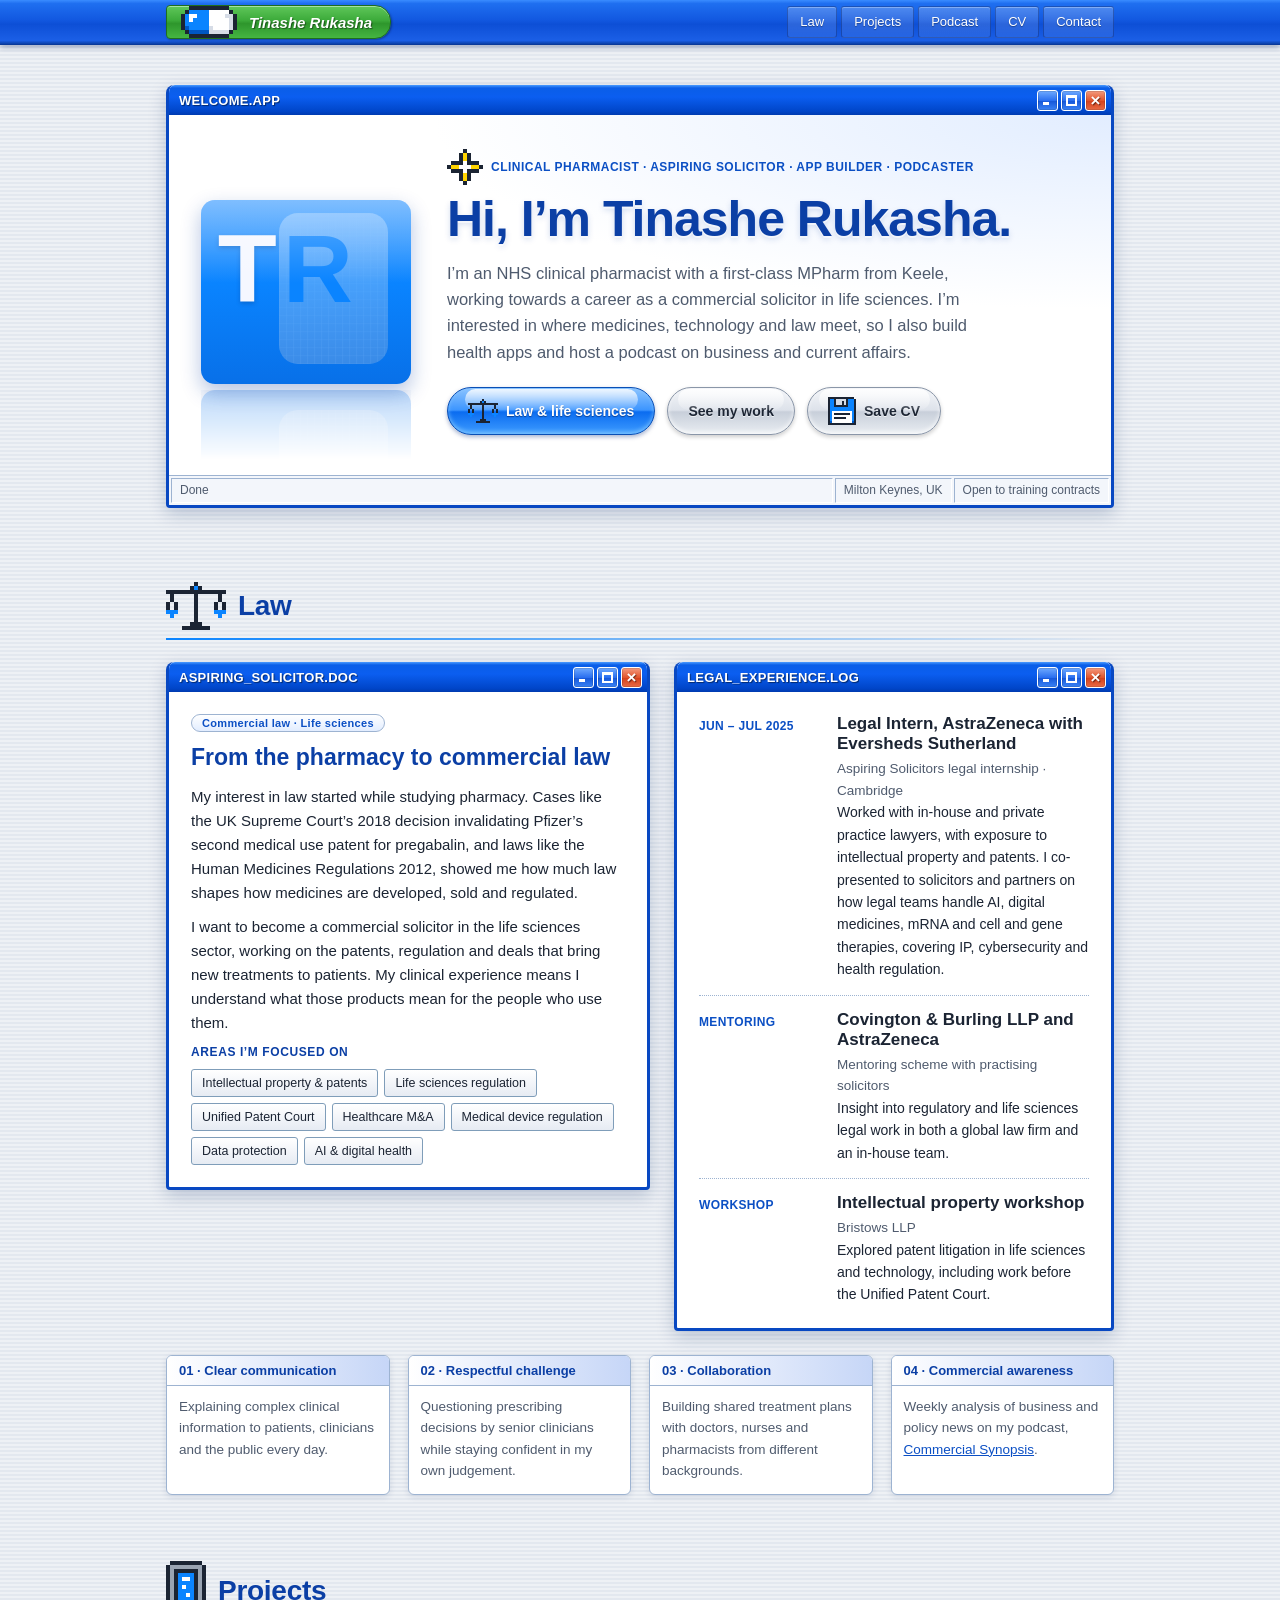
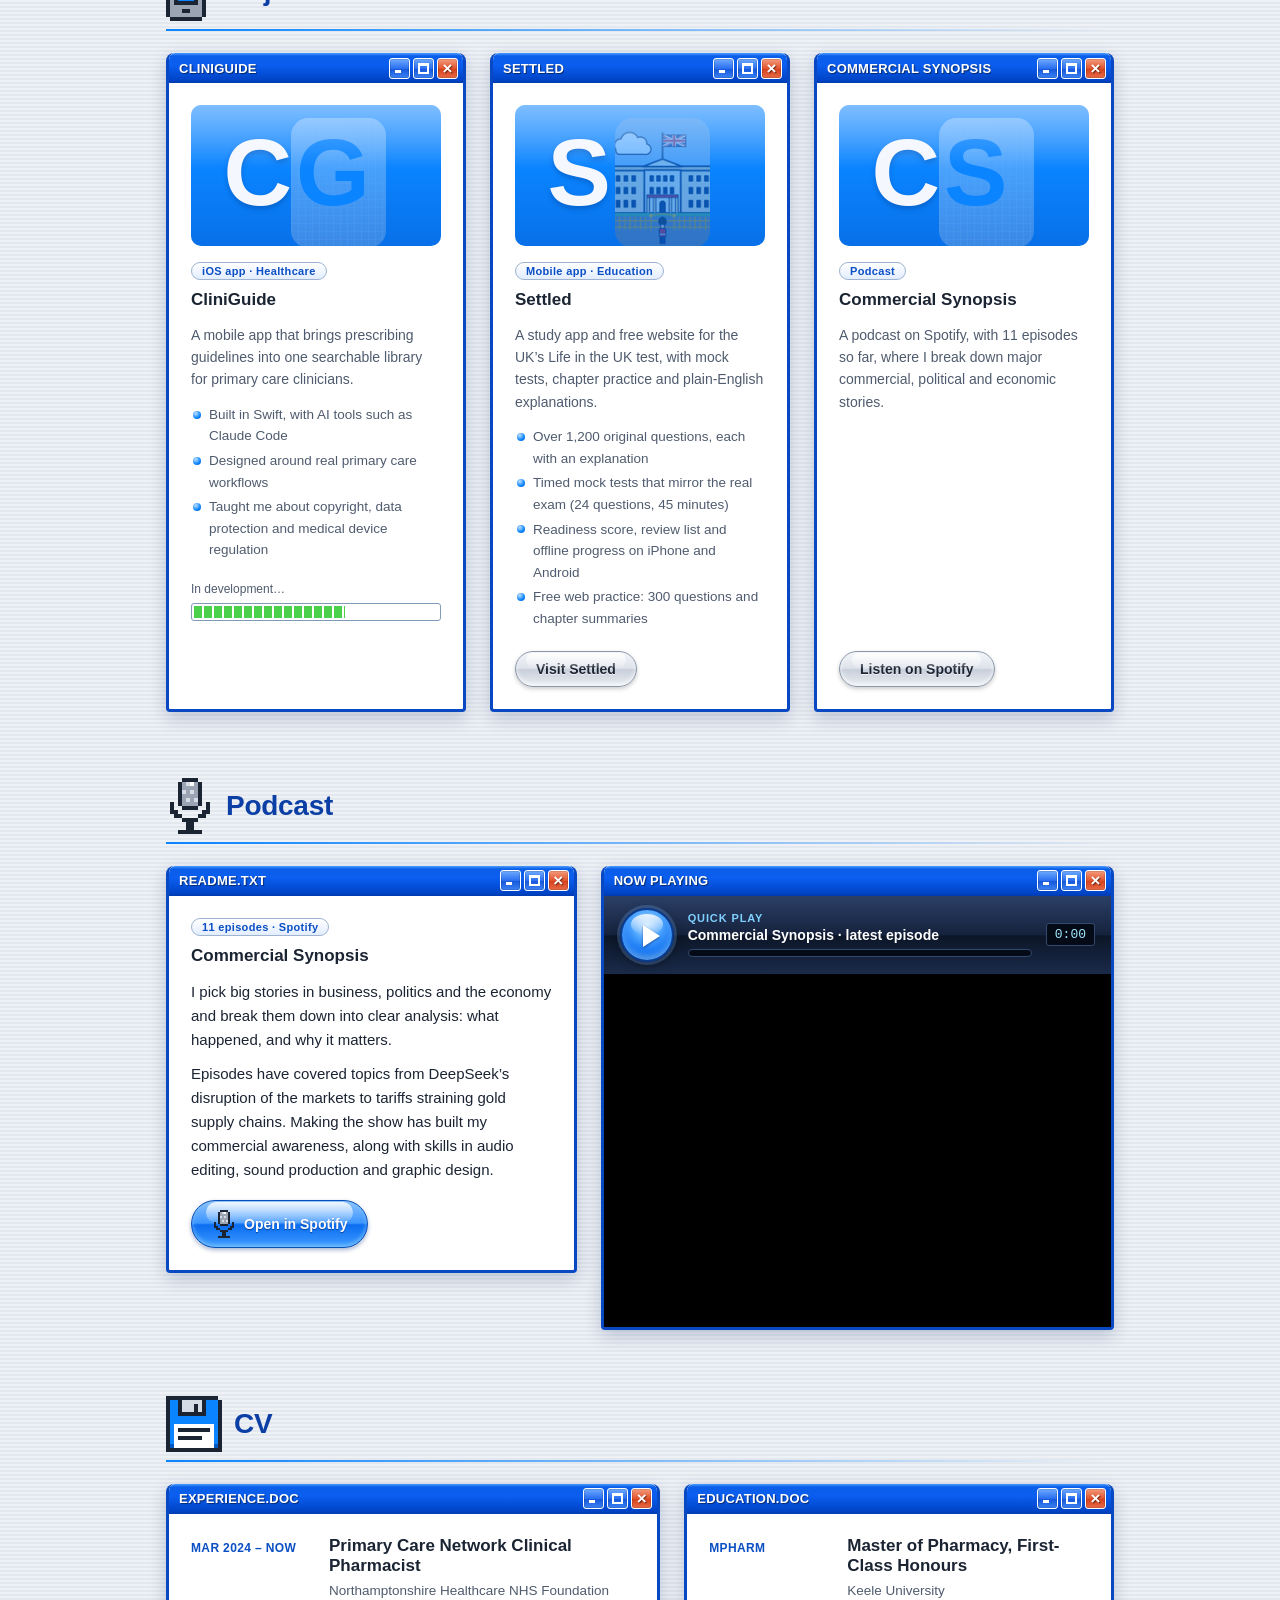
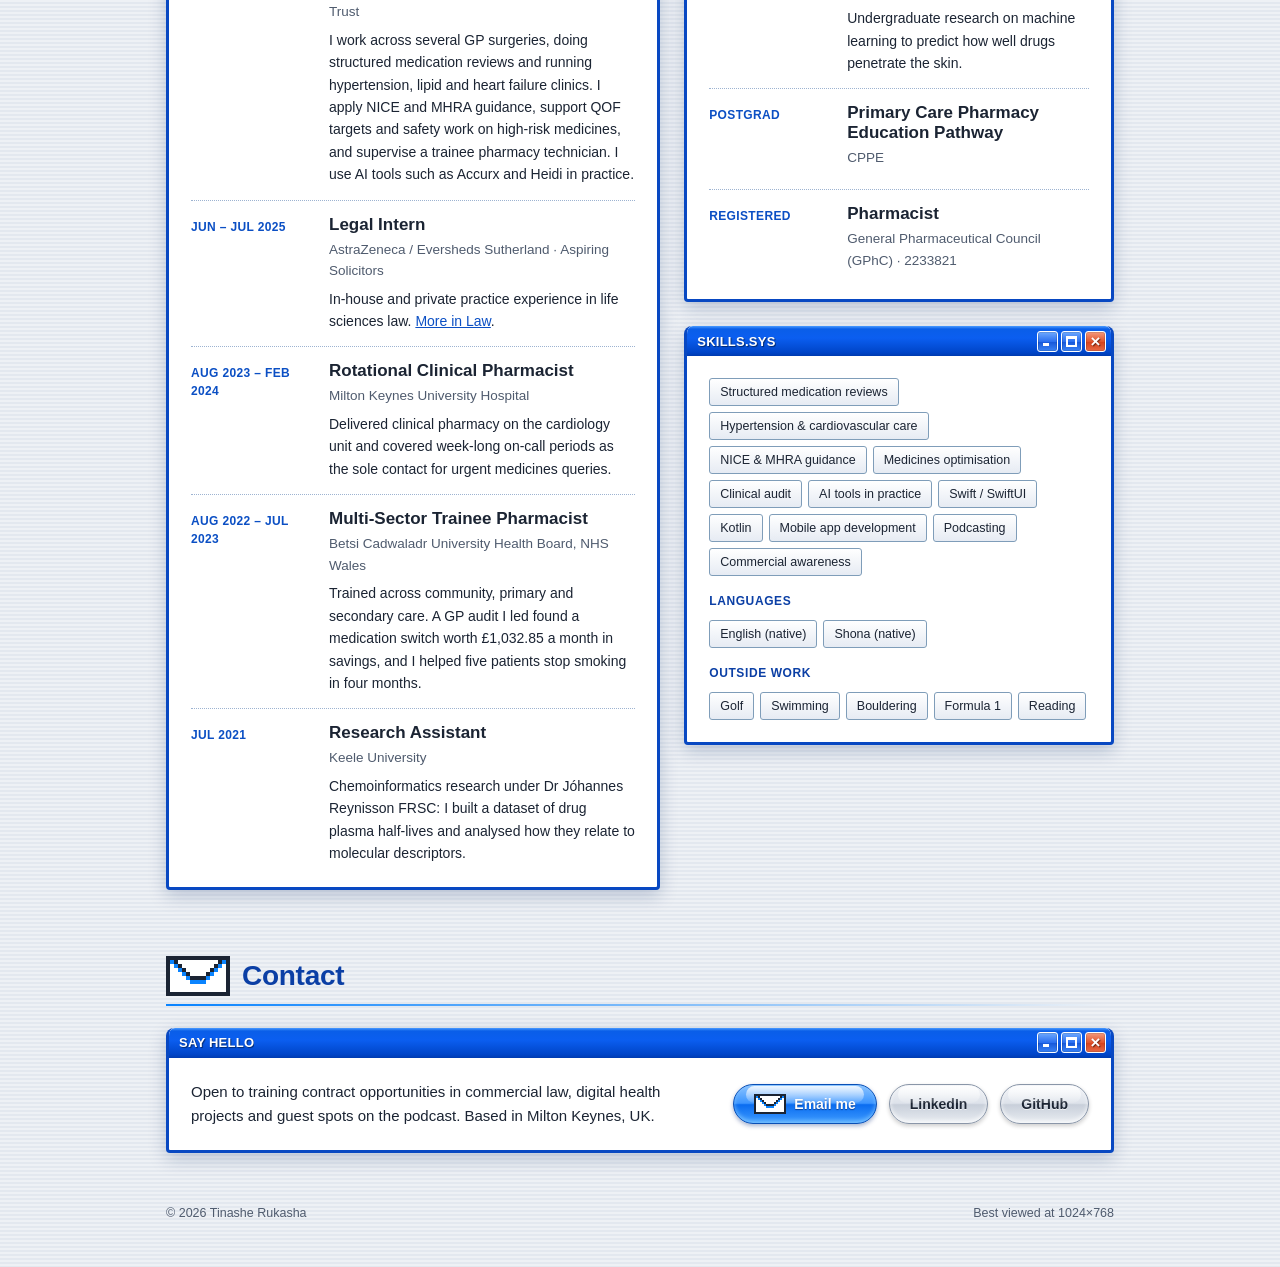
==== commit 6959c802: "Restyle portfolio in 2002 XP/Aqua style, fade monogram tiles, add podcast quick play Co-Authored-By:" ====
--- a/portfolio/index.html
+++ b/portfolio/index.html
@@ -8,228 +8,316 @@
 <title>Tinashe Rukasha – Portfolio</title>
 <meta name="description" content="Tinashe Rukasha: NHS clinical pharmacist and aspiring commercial solicitor in life sciences, app builder and host of the Commercial Synopsis podcast.">
 <link rel="icon" href="../icon.png">
-<link rel="preconnect" href="https://fonts.googleapis.com">
-<link rel="preconnect" href="https://fonts.gstatic.com" crossorigin>
-<link rel="stylesheet" href="https://fonts.googleapis.com/css2?family=Inter:wght@400;500;600;700;800&family=Silkscreen:wght@400;700&family=VT323&display=swap">
 <style>
 :root {
-  --bg: #e9eef7;
-  --dot: #c3cee2;
+  --page: #eef1f5;
+  --stripe: #e3e8ef;
   --surface: #ffffff;
-  --text: #10131a;
-  --muted: #4d5566;
-  --ink: #10131a;
-  --shadow: #10131a;
+  --text: #1b2433;
+  --muted: #4f5b6e;
+  --line: #9db3d1;
+  --soft: #f3f6fb;
+  --xp1: #0a5ee8;   /* XP Luna blue */
+  --xp2: #3d95ff;
+  --xp3: #0045c8;
+  --frame: #0848c2;
   --blue: #0a84ff;
-  --blue-dark: #0057c2;
-  --accent: #0a6fe0;
-  --accent-soft: #dcebff;
+  --accent: #0b4fc4;
+  --accent-soft: #e2edff;
   --letter: #f5f7ff;
-  --on-blue: #ffffff;
-  --pixel: "Silkscreen", "Courier New", monospace;
-  --term: "VT323", "Courier New", monospace;
+  --heading: #0b3fa5;
+  --font: Tahoma, Verdana, "Segoe UI", Geneva, sans-serif;
+  --display: "Trebuchet MS", "Lucida Grande", Tahoma, sans-serif;
+  --mono: "Lucida Console", Consolas, "Courier New", monospace;
 }
 @media (prefers-color-scheme: dark) {
   :root {
-    --bg: #0a0f1c;
-    --dot: #1a2440;
-    --surface: #131a2c;
-    --text: #e8ecf4;
-    --muted: #a6b0c3;
-    --ink: #7f93ba;
-    --shadow: #000000;
-    --accent: #59a8ff;
-    --accent-soft: #10264a;
+    --page: #0c1322;
+    --stripe: #101a2e;
+    --surface: #151f33;
+    --text: #e6ecf6;
+    --muted: #a9b6cc;
+    --line: #2f4672;
+    --soft: #1a2640;
+    --accent: #79b0ff;
+    --accent-soft: #15284a;
+    --heading: #8dbbff;
   }
 }
 * { box-sizing: border-box; }
 html { scroll-behavior: smooth; }
 body {
-  margin: 0;
-  color: var(--text);
-  background-color: var(--bg);
-  background-image: radial-gradient(var(--dot) 1px, transparent 1.2px);
-  background-size: 6px 6px;
-  font: 16.5px/1.65 Inter, -apple-system, BlinkMacSystemFont, "Segoe UI", Roboto, Helvetica, Arial, sans-serif;
+  margin: 0; color: var(--text);
+  background: repeating-linear-gradient(180deg, var(--page) 0 2px, var(--stripe) 2px 4px);
+  font: 15px/1.6 var(--font);
 }
 a { color: var(--accent); }
 .wrap { max-width: 980px; margin: 0 auto; padding: 0 16px; }
 svg.sprite { image-rendering: pixelated; shape-rendering: crispEdges; flex: none; }
 
-/* ---------- Menu bar ---------- */
+/* ---------- Taskbar ---------- */
 .menubar {
   position: sticky; top: 0; z-index: 10;
-  background: var(--surface); border-bottom: 2px solid var(--ink);
-  font-family: var(--pixel); font-size: 13px;
+  background: linear-gradient(180deg, #3a8cff 0%, #1f6ff0 8%, #1258e0 45%, #0d4fd6 55%, #1b5fe6 92%, #0b3fa5 100%);
+  border-bottom: 1px solid #0a3a9a; box-shadow: 0 2px 6px rgba(0,30,90,.35);
 }
 .menubar .wrap { display: flex; align-items: center; justify-content: space-between; gap: 12px; height: 44px; }
-.menubar .name { display: flex; align-items: center; gap: 8px; color: var(--text); text-decoration: none; font-weight: 700; }
-.menubar nav { display: flex; gap: 2px; flex-wrap: wrap; }
-.menubar nav a { color: var(--text); text-decoration: none; padding: 4px 8px; }
-.menubar nav a:hover, .menubar nav a:focus-visible { background: var(--blue); color: var(--on-blue); outline: none; }
-
-/* ---------- Windows ---------- */
+.menubar .name {
+  display: inline-flex; align-items: center; gap: 8px; height: 34px; padding: 0 18px 0 10px;
+  color: #fff; text-decoration: none; font: italic bold 15px var(--display); text-shadow: 1px 1px 1px rgba(0,0,0,.45);
+  background: linear-gradient(180deg, #5fc75a 0%, #3caa3a 45%, #2e962c 55%, #45b542 100%);
+  border-radius: 4px 16px 16px 4px; border: 1px solid #1f6e1d;
+  box-shadow: inset 0 1px 0 rgba(255,255,255,.45), 1px 1px 2px rgba(0,0,0,.3);
+}
+.menubar nav { display: flex; gap: 4px; flex-wrap: wrap; }
+.menubar nav a {
+  color: #fff; text-decoration: none; font-size: 13px; padding: 5px 12px; border-radius: 3px;
+  background: linear-gradient(180deg, rgba(255,255,255,.22), rgba(255,255,255,.06));
+  border: 1px solid rgba(0,20,80,.35); box-shadow: inset 0 1px 0 rgba(255,255,255,.3);
+  text-shadow: 0 1px 1px rgba(0,0,0,.35);
+}
+.menubar nav a:hover, .menubar nav a:focus-visible { background: linear-gradient(180deg, rgba(255,255,255,.4), rgba(255,255,255,.15)); outline: none; }
+
+/* ---------- XP windows ---------- */
 .win {
-  background: var(--surface); border: 2px solid var(--ink);
-  box-shadow: 6px 6px 0 var(--shadow);
+  background: var(--surface); border: 3px solid var(--frame); border-top: 0;
+  border-radius: 8px 8px 4px 4px; overflow: hidden;
+  box-shadow: 0 6px 18px rgba(10,40,100,.22);
   display: flex; flex-direction: column;
 }
 .titlebar {
-  display: flex; align-items: center; gap: 8px; padding: 4px 6px; height: 28px;
-  border-bottom: 2px solid var(--ink);
-  background: repeating-linear-gradient(180deg, var(--blue) 0 2px, var(--surface) 2px 4px);
-  font-family: var(--pixel); font-size: 12px; font-weight: 700; letter-spacing: .04em;
-}
-.titlebar .box { width: 14px; height: 14px; border: 2px solid var(--ink); background: var(--surface); flex: none; }
-.titlebar .title {
-  margin: 0 auto; padding: 0 10px; background: var(--surface); color: var(--text);
-  white-space: nowrap; overflow: hidden; text-overflow: ellipsis;
-}
+  display: flex; align-items: center; gap: 3px; height: 30px; padding: 0 5px 0 10px;
+  background: linear-gradient(180deg, #4a9bff 0%, var(--xp1) 10%, #0b5ef0 40%, var(--xp3) 88%, #003bb0 100%);
+  color: #fff; font: bold 13px var(--display); text-shadow: 1px 1px 1px rgba(0,0,0,.5);
+  border-radius: 6px 6px 0 0;
+}
+.titlebar .title { margin-right: auto; white-space: nowrap; overflow: hidden; text-overflow: ellipsis; letter-spacing: .02em; }
+.ctl {
+  position: relative; width: 21px; height: 21px; flex: none; border-radius: 3px; border: 1px solid #fff;
+  background: linear-gradient(180deg, #6faaff, #2a6ff0 50%, #1556d8 51%, #3a82f5);
+  box-shadow: inset 0 0 0 1px rgba(0,0,0,.12);
+}
+.ctl.close { background: linear-gradient(180deg, #f39b7f, #e2552d 50%, #d4401b 51%, #e86a45); }
+.ctl::after { content: ""; position: absolute; background: #fff; }
+.ctl.min::after { left: 5px; right: 8px; bottom: 5px; height: 3px; }
+.ctl.max::after { inset: 4px; background: transparent; border: 2px solid #fff; border-top-width: 3px; }
+.ctl.close::after { content: "×"; inset: 0; background: none; color: #fff; font: bold 17px/19px Arial, sans-serif; text-align: center; }
 .win-body { padding: 22px; display: flex; flex-direction: column; gap: 10px; flex: 1; }
-
-/* ---------- Buttons ---------- */
+.statusbar {
+  display: flex; gap: 2px; padding: 2px; font-size: 12px; color: var(--muted);
+  background: var(--soft); border-top: 1px solid var(--line);
+}
+.statusbar span { padding: 2px 8px; border: 1px solid var(--line); border-color: var(--line) #fff #fff var(--line); }
+.statusbar span:first-child { flex: 1; }
+
+/* ---------- Aqua gel buttons ---------- */
 .btn {
-  display: inline-flex; align-items: center; gap: 8px;
-  font-family: var(--pixel); font-size: 13px; text-decoration: none; letter-spacing: .02em;
-  padding: 10px 16px; border: 2px solid var(--ink);
-  background: var(--blue); color: var(--on-blue);
-  box-shadow: inset -3px -3px 0 rgba(0,0,0,.28), inset 3px 3px 0 rgba(255,255,255,.4), 4px 4px 0 var(--shadow);
-  cursor: pointer;
-}
-.btn.ghost { background: var(--surface); color: var(--text); box-shadow: inset -3px -3px 0 rgba(0,0,0,.12), inset 3px 3px 0 rgba(255,255,255,.6), 4px 4px 0 var(--shadow); }
-.btn:hover { filter: brightness(1.06); }
-.btn:active { transform: translate(3px, 3px); box-shadow: inset 3px 3px 0 rgba(0,0,0,.28), 1px 1px 0 var(--shadow); }
-.btn:focus-visible { outline: 2px dashed var(--accent); outline-offset: 4px; }
-.buttons { display: flex; gap: 14px; flex-wrap: wrap; }
+  position: relative; display: inline-flex; align-items: center; gap: 8px;
+  padding: 9px 20px; border-radius: 999px; text-decoration: none; cursor: pointer;
+  font: bold 14px var(--display); color: #fff; text-shadow: 0 1px 1px rgba(0,30,90,.6);
+  background: linear-gradient(180deg, #8cc4ff 0%, #3c95ff 48%, #0a6cf0 52%, #3f9cff 100%);
+  border: 1px solid #0a4fb5; overflow: hidden;
+  box-shadow: 0 2px 4px rgba(0,40,120,.35), inset 0 -2px 4px rgba(160,220,255,.6);
+}
+.btn::before {
+  content: ""; position: absolute; left: 8%; right: 8%; top: 1px; height: 46%;
+  border-radius: 999px; background: linear-gradient(180deg, rgba(255,255,255,.85), rgba(255,255,255,.1));
+  pointer-events: none;
+}
+.btn > * { position: relative; }
+.btn.ghost {
+  color: #1b2433; text-shadow: 0 1px 0 rgba(255,255,255,.7); border-color: #8a96a8;
+  background: linear-gradient(180deg, #f4f6f9 0%, #dde2ea 48%, #c8cfda 52%, #e9edf2 100%);
+  box-shadow: 0 2px 4px rgba(0,0,0,.2), inset 0 -2px 4px rgba(255,255,255,.7);
+}
+.btn:hover { filter: brightness(1.07) saturate(1.1); }
+.btn:active { transform: translateY(1px); filter: brightness(.95); }
+.btn:focus-visible { outline: 2px dotted var(--accent); outline-offset: 3px; }
+.buttons { display: flex; gap: 12px; flex-wrap: wrap; }
 
 /* ---------- Hero ---------- */
-.hero { margin: 48px 0 56px; }
-.hero .win-body { display: grid; grid-template-columns: auto 1fr; gap: 32px; align-items: center; padding: 32px; }
-.eyebrow { font-family: var(--pixel); color: var(--accent); font-size: 12px; letter-spacing: .06em; margin: 0 0 10px; display: flex; align-items: center; gap: 8px; }
+.hero { margin: 40px 0 52px; }
+.hero .win-body {
+  display: grid; grid-template-columns: auto 1fr; gap: 36px; align-items: center; padding: 34px 32px 40px;
+  background: radial-gradient(120% 90% at 100% 0%, var(--accent-soft), transparent 60%);
+}
+.eyebrow { display: flex; align-items: center; gap: 8px; font: bold 12px var(--font); color: var(--accent); letter-spacing: .04em; text-transform: uppercase; margin: 0 0 8px; }
 h1 {
-  font-size: clamp(34px, 6vw, 54px); line-height: 1.02; letter-spacing: -0.035em; font-weight: 800; margin: 0 0 14px;
-  text-shadow: 3px 3px 0 var(--blue);
-}
-.lead { color: var(--muted); font-size: 18px; margin: 0 0 22px; max-width: 58ch; }
-.status { font-family: var(--term); font-size: 20px; color: var(--muted); margin: 18px 0 0; }
-.cursor { display: inline-block; width: 10px; height: 18px; background: var(--blue); vertical-align: -3px; animation: blink 1s steps(1) infinite; }
-@keyframes blink { 50% { opacity: 0; } }
-
-/* ---------- Monogram sprite ---------- */
+  font: bold clamp(32px, 5.6vw, 50px)/1.05 var(--display); letter-spacing: -0.02em; margin: 0 0 14px;
+  color: var(--heading); text-shadow: 0 2px 0 rgba(255,255,255,.6), 0 3px 6px rgba(10,60,160,.18);
+}
+.lead { color: var(--muted); font-size: 16.5px; margin: 0 0 22px; max-width: 58ch; }
+
+/* ---------- Monogram (faint picture tile) ---------- */
 .mark {
   position: relative; overflow: hidden; container-type: inline-size;
-  background: var(--blue); aspect-ratio: 8 / 7; border: 2px solid var(--ink);
-  font-family: Inter, Helvetica, Arial, sans-serif; font-weight: 700; line-height: 1;
+  background: linear-gradient(180deg, #3a9bff 0%, var(--blue) 45%, #0870e8 100%);
+  aspect-ratio: 8 / 7; border-radius: 14px;
+  font-family: Arial, Helvetica, sans-serif; font-weight: bold; line-height: 1;
+}
+.mark::after { /* glossy sheen */
+  content: ""; position: absolute; inset: 0 0 55% 0; z-index: 3; pointer-events: none;
+  background: linear-gradient(180deg, rgba(255,255,255,.35), rgba(255,255,255,0));
 }
 .mark .l1, .mark .l2 { position: absolute; top: 10cqw; font-size: 46cqw; letter-spacing: -0.04em; }
-.mark .l1 { left: 8cqw; color: var(--letter); }
+.mark .l1 { left: 8cqw; color: var(--letter); z-index: 2; text-shadow: 0 1cqw 2cqw rgba(0,30,90,.25); }
 .mark .l2 { left: 39cqw; color: var(--blue); z-index: 2; }
 .mark .tile {
   position: absolute; left: 37cqw; top: 6cqw; width: 52cqw; height: 72cqw; border-radius: 9cqw;
-  background-size: cover; background-position: center;
+  background-size: cover; background-position: center; opacity: .3;
   background-image:
-    repeating-linear-gradient(90deg, rgba(255,255,255,.1) 0 1px, transparent 1px 7px),
-    repeating-linear-gradient(0deg, rgba(255,214,140,.16) 0 1px, transparent 1px 8px),
-    linear-gradient(172deg, #d3e1f2 0%, #8aa3c3 30%, #3b4c66 62%, #141b27 100%);
-}
-.mark .tile.app { background-image: url("../icon.png"); }
-.hero .mark { width: 210px; box-shadow: 4px 4px 0 var(--shadow); }
-.card .mark { width: auto; aspect-ratio: 16 / 9; margin: -22px -22px 6px; border: 0; border-bottom: 2px solid var(--ink); }
+    repeating-linear-gradient(90deg, rgba(255,255,255,.35) 0 1px, transparent 1px 7px),
+    repeating-linear-gradient(0deg, rgba(255,255,255,.25) 0 1px, transparent 1px 8px),
+    linear-gradient(172deg, #ffffff 0%, #dbe7f7 40%, #a9bfdc 100%);
+}
+.mark .tile.app { background-image: url("../icon.png"); opacity: .4; }
+.hero .mark {
+  width: 210px; box-shadow: 0 8px 20px rgba(10,60,160,.3);
+  -webkit-box-reflect: below 6px linear-gradient(transparent 62%, rgba(255,255,255,.28));
+}
+.card .mark { width: auto; aspect-ratio: 16 / 9; border-radius: 10px; margin: 0 0 6px; }
 .card .mark .l1, .card .mark .l2 { top: 8cqw; font-size: 38cqw; }
 .card .mark .l1 { left: 13cqw; }
 .card .mark .l2 { left: 42cqw; }
 .card .mark .tile { left: 40cqw; top: 5cqw; width: 38cqw; height: 52cqw; border-radius: 7cqw; }
 
 /* ---------- Sections ---------- */
-section { padding: 28px 0 44px; }
+section { padding: 22px 0 44px; }
 h2 {
-  display: flex; align-items: center; gap: 12px;
-  font-family: var(--pixel); font-weight: 700; font-size: 26px; letter-spacing: .01em; margin: 0 0 24px;
-}
-h2::after { content: ""; flex: 1; height: 6px; margin-left: 4px; background: repeating-linear-gradient(90deg, var(--ink) 0 6px, transparent 6px 10px); opacity: .5; }
-h3 { margin: 0 0 4px; font-size: 18px; letter-spacing: -0.01em; }
+  display: flex; align-items: center; gap: 12px; margin: 0 0 22px; padding-bottom: 8px;
+  font: bold 28px var(--display); color: var(--heading); letter-spacing: -0.01em;
+  border-bottom: 2px solid; border-image: linear-gradient(90deg, var(--blue), transparent) 1;
+}
+h3 { margin: 0 0 4px; font: bold 17px var(--display); }
+.tag {
+  align-self: flex-start; font: bold 11px var(--font); letter-spacing: .03em; color: var(--accent);
+  padding: 2px 10px; border-radius: 999px; border: 1px solid var(--line);
+  background: linear-gradient(180deg, #fff, var(--accent-soft));
+}
+@media (prefers-color-scheme: dark) { .tag { background: var(--accent-soft); } }
+.label { font: bold 12px var(--font); color: var(--heading); text-transform: uppercase; letter-spacing: .05em; margin: 8px 0 2px; }
 
 /* Project windows */
-.grid { display: grid; grid-template-columns: repeat(auto-fit, minmax(270px, 1fr)); gap: 26px; }
-.card { transition: transform .12s, box-shadow .12s; }
-.card:hover { transform: translate(-2px, -2px); box-shadow: 8px 8px 0 var(--shadow); }
-.tag {
-  align-self: flex-start; font-family: var(--pixel); font-size: 11px; letter-spacing: .04em;
-  background: var(--accent-soft); color: var(--accent); border: 2px solid currentColor; padding: 2px 8px;
-}
-.card p { margin: 0; color: var(--muted); font-size: 15px; }
-.card ul { margin: 0; padding-left: 0; list-style: none; color: var(--muted); font-size: 14.5px; }
-.card li { padding-left: 18px; position: relative; margin: 2px 0; }
-.card li::before { content: ""; position: absolute; left: 2px; top: .62em; width: 6px; height: 6px; background: var(--blue); }
+.grid { display: grid; grid-template-columns: repeat(auto-fit, minmax(270px, 1fr)); gap: 24px; }
+.card { transition: transform .15s, box-shadow .15s; }
+.card:hover { transform: translateY(-3px); box-shadow: 0 12px 26px rgba(10,40,100,.28); }
+.card p { margin: 0; color: var(--muted); font-size: 14px; }
+.card ul { margin: 0; padding-left: 0; list-style: none; color: var(--muted); font-size: 13.5px; }
+.card li { padding-left: 18px; position: relative; margin: 3px 0; }
+.card li::before {
+  content: ""; position: absolute; left: 2px; top: .5em; width: 8px; height: 8px; border-radius: 50%;
+  background: radial-gradient(circle at 35% 30%, #bfe0ff, var(--blue) 60%, #0050c0);
+}
 .card .links { margin-top: auto; padding-top: 8px; }
-.construction {
-  display: flex; align-items: center; justify-content: center; height: 30px; margin: 0 -22px;
-  background: repeating-linear-gradient(45deg, #ffd400 0 12px, #10131a 12px 24px);
-  border-top: 2px solid var(--ink); border-bottom: 2px solid var(--ink);
-}
-.construction span { font-family: var(--pixel); font-size: 11px; background: #ffd400; color: #10131a; padding: 1px 8px; border: 2px solid #10131a; }
+.progress { margin-top: 6px; }
+.progress span { display: block; font-size: 12px; color: var(--muted); margin-bottom: 4px; }
+.progress .bar {
+  height: 18px; padding: 2px; border: 1px solid #7f9db9; border-radius: 3px; background: #fff; overflow: hidden;
+}
+.progress .bar::before {
+  content: ""; display: block; height: 100%; width: 62%;
+  background: repeating-linear-gradient(90deg, #4bd04b 0 8px, transparent 8px 10px);
+  -webkit-mask: linear-gradient(180deg, #000, #000); animation: load 3s steps(6) infinite alternate;
+}
+@keyframes load { from { width: 38%; } to { width: 74%; } }
 
 /* Law */
-.law { display: grid; grid-template-columns: 1.1fr 1fr; gap: 26px; align-items: start; }
+.law { display: grid; grid-template-columns: 1.1fr 1fr; gap: 24px; align-items: start; }
 .law .win-body p { margin: 0; }
-h3.big { font-size: 24px; letter-spacing: -0.02em; font-weight: 800; line-height: 1.15; margin: 2px 0 4px; }
-.skills4 { display: grid; grid-template-columns: repeat(4, 1fr); gap: 20px; margin-top: 26px; }
-.skills4 .win { box-shadow: 4px 4px 0 var(--shadow); }
-.skills4 .win-body { padding: 16px; gap: 6px; }
-.skills4 .label { color: var(--accent); margin: 0; }
-.skills4 p { margin: 0; font-size: 14.5px; color: var(--muted); }
+h3.big { font-size: 23px; color: var(--heading); line-height: 1.15; margin: 2px 0 4px; }
+.skills4 { display: grid; grid-template-columns: repeat(4, 1fr); gap: 18px; margin-top: 24px; }
+.skills4 .win { border: 1px solid var(--line); border-radius: 6px; box-shadow: 0 2px 6px rgba(10,40,100,.12); }
+.skills4 .win-body { padding: 0; gap: 0; }
+.skills4 .label {
+  margin: 0; padding: 7px 12px; color: var(--heading); text-transform: none; letter-spacing: 0; font-size: 13px;
+  background: linear-gradient(90deg, #fff, #c6d6f7); border-bottom: 1px solid var(--line);
+}
+@media (prefers-color-scheme: dark) { .skills4 .label { background: linear-gradient(90deg, var(--surface), var(--accent-soft)); } }
+.skills4 p:not(.label) { margin: 0; padding: 10px 12px 12px; font-size: 13.5px; color: var(--muted); }
 
 /* Podcast */
-.podcast { display: grid; grid-template-columns: 1fr 1.25fr; gap: 26px; align-items: start; }
+.podcast { display: grid; grid-template-columns: 1fr 1.25fr; gap: 24px; align-items: start; }
 .podcast iframe { width: 100%; border: 0; display: block; min-height: 352px; background: #000; }
+#spotify-embed { min-height: 352px; background: #000; }
 .podcast .win-body p { margin: 0; }
-.player .win-body { padding: 0; }
+.player .win-body { padding: 0; gap: 0; }
+
+/* Quick play: Windows Media Player style control bar */
+.wmp {
+  display: flex; align-items: center; gap: 14px; padding: 12px 16px;
+  background: linear-gradient(180deg, #2b3f66 0%, #15223d 50%, #0c1628 51%, #1a2a49 100%);
+  border-bottom: 1px solid #000; color: #cfe3ff;
+}
+.playbtn {
+  position: relative; flex: none; width: 54px; height: 54px; border-radius: 50%; cursor: pointer;
+  border: 2px solid #0a3c8f;
+  background: radial-gradient(circle at 50% 30%, #bfe2ff 0%, #4ba3ff 35%, #0a6cf0 65%, #063f9e 100%);
+  box-shadow: 0 0 0 3px rgba(120,180,255,.25), 0 3px 8px rgba(0,0,0,.5), inset 0 -4px 8px rgba(160,220,255,.6);
+}
+.playbtn::before {
+  content: ""; position: absolute; left: 18%; right: 18%; top: 4px; height: 42%; border-radius: 50%;
+  background: linear-gradient(180deg, rgba(255,255,255,.85), rgba(255,255,255,0)); pointer-events: none;
+}
+.playbtn .icon { /* play triangle */
+  position: absolute; left: 21px; top: 15px; width: 0; height: 0;
+  border-left: 17px solid #fff; border-top: 11px solid transparent; border-bottom: 11px solid transparent;
+  filter: drop-shadow(0 1px 1px rgba(0,30,90,.6));
+}
+.playbtn.playing .icon { /* pause bars */
+  left: 17px; top: 15px; width: 6px; height: 22px; border: 0; background: #fff; box-shadow: 11px 0 0 #fff;
+}
+.playbtn:hover { filter: brightness(1.1); }
+.playbtn:active { transform: scale(.96); }
+.playbtn:focus-visible { outline: 2px dotted #8fc4ff; outline-offset: 4px; }
+.wmp-info { flex: 1; min-width: 0; display: flex; flex-direction: column; gap: 3px; }
+.wmp-label { font: bold 11px var(--font); text-transform: uppercase; letter-spacing: .08em; color: #7fd0ff; }
+.wmp-title { font: bold 14px var(--display); color: #fff; white-space: nowrap; overflow: hidden; text-overflow: ellipsis; }
+.seek { height: 8px; border-radius: 4px; background: #050b16; border: 1px solid #33496f; overflow: hidden; margin-top: 3px; }
+.seek-fill { height: 100%; width: 0; background: linear-gradient(180deg, #9fe8ff, #2fa8ff 50%, #0a6cf0); transition: width .4s linear; }
+.wmp-time { font: 13px var(--mono); color: #9fe8ff; background: #050b16; border: 1px solid #33496f; padding: 3px 8px; border-radius: 3px; }
 
 /* CV */
-.cv-cols { display: grid; grid-template-columns: 1.15fr 1fr; gap: 26px; align-items: start; }
-.side { display: flex; flex-direction: column; gap: 26px; }
+.cv-cols { display: grid; grid-template-columns: 1.15fr 1fr; gap: 24px; align-items: start; }
+.side { display: flex; flex-direction: column; gap: 24px; }
 .timeline { list-style: none; margin: 0; padding: 0; }
-.timeline li { display: grid; grid-template-columns: 128px 1fr; gap: 14px; padding: 14px 0; border-bottom: 2px dotted var(--dot); }
+.timeline li { display: grid; grid-template-columns: 124px 1fr; gap: 14px; padding: 14px 0; border-bottom: 1px dotted var(--line); }
 .timeline li:first-child { padding-top: 0; }
 .timeline li:last-child { border-bottom: 0; padding-bottom: 0; }
-.when { font-family: var(--term); font-size: 19px; line-height: 1.2; color: var(--accent); padding-top: 2px; }
-.timeline .org { color: var(--muted); font-size: 14.5px; margin: 0 0 6px; }
-.timeline p { margin: 0; font-size: 15px; }
-.chips { display: flex; flex-wrap: wrap; gap: 8px; }
+.when { font: bold 12px/1.5 var(--font); color: var(--accent); padding-top: 3px; text-transform: uppercase; letter-spacing: .03em; }
+.timeline .org { color: var(--muted); font-size: 13.5px; margin: 0 0 6px; }
+.timeline p { margin: 0; font-size: 14px; }
+.chips { display: flex; flex-wrap: wrap; gap: 6px; }
 .chips span {
-  background: var(--surface); border: 2px solid var(--ink); padding: 3px 10px; font-size: 13.5px;
-  box-shadow: 2px 2px 0 var(--shadow);
-}
-.label { font-family: var(--pixel); font-size: 13px; margin: 6px 0 2px; }
+  padding: 3px 10px; font-size: 12.5px; border-radius: 3px; border: 1px solid #7f9db9; color: var(--text);
+  background: linear-gradient(180deg, #ffffff, #e6ebf3);
+}
+@media (prefers-color-scheme: dark) { .chips span { background: var(--soft); border-color: var(--line); } }
 
 /* Contact */
 .contact .win-body { flex-direction: row; align-items: center; gap: 22px; flex-wrap: wrap; }
 .contact p { margin: 0; flex: 1 1 260px; }
 
-footer { padding: 8px 0 48px; font-family: var(--term); font-size: 19px; color: var(--muted); }
+footer { padding: 6px 0 44px; font-size: 12.5px; color: var(--muted); }
 footer .wrap { display: flex; justify-content: space-between; gap: 12px; flex-wrap: wrap; }
 
-@media (max-width: 900px) {
-  .skills4 { grid-template-columns: 1fr 1fr; }
-}
+@media (max-width: 900px) { .skills4 { grid-template-columns: 1fr 1fr; } }
 @media (max-width: 720px) {
-  .hero { margin-top: 28px; }
-  .hero .win-body { grid-template-columns: 1fr; padding: 22px; gap: 22px; }
+  .hero { margin-top: 24px; }
+  .hero .win-body { grid-template-columns: 1fr; padding: 22px 20px 28px; gap: 28px; }
   .hero .mark { width: 150px; }
   .podcast, .cv-cols, .law { grid-template-columns: 1fr; }
-  .skills4 { grid-template-columns: 1fr 1fr; gap: 14px; }
+  .skills4 { grid-template-columns: 1fr 1fr; gap: 12px; }
   .timeline li { grid-template-columns: 1fr; gap: 0; }
-  .menubar .wrap { height: auto; padding-top: 8px; padding-bottom: 8px; flex-wrap: wrap; }
-  .menubar nav a { padding: 4px 6px; }
-  h2 { font-size: 21px; }
-  .win { box-shadow: 4px 4px 0 var(--shadow); }
+  .menubar .wrap { height: auto; padding-top: 6px; padding-bottom: 6px; flex-wrap: wrap; }
+  .menubar nav a { padding: 4px 8px; font-size: 12px; }
+  h2 { font-size: 23px; }
 }
 @media (prefers-reduced-motion: reduce) {
-  .cursor { animation: none; }
+  .progress .bar::before { animation: none; }
   .card, .btn { transition: none; }
 }
 @media print {
-  .menubar, .buttons, .player, .status, .construction { display: none; }
+  .menubar, .buttons, .player, .statusbar, .progress { display: none; }
   body { background: #fff; color: #000; }
   .win { box-shadow: none; }
   section { break-inside: avoid; }
@@ -254,7 +342,7 @@
 <main class="wrap" id="top">
 
   <div class="win hero">
-    <div class="titlebar"><span class="box"></span><span class="title">WELCOME.APP</span><span class="box"></span></div>
+    <div class="titlebar"><span class="title">WELCOME.APP</span><span class="ctl min"></span><span class="ctl max"></span><span class="ctl close"></span></div>
     <div class="win-body">
       <div class="mark" aria-hidden="true"><span class="l1">T</span><span class="tile"></span><span class="l2">R</span></div>
       <div>
@@ -266,16 +354,16 @@
           <a class="btn ghost" href="#projects">See my work</a>
           <a class="btn ghost" href="#cv" onclick="window.print(); return false;"><svg class="sprite" width="28" height="28" viewBox="0 0 14 14" aria-hidden="true" focusable="false"><rect x="0" y="0" width="13" height="1" style="fill:var(--text)"/><rect x="0" y="1" width="1" height="1" style="fill:var(--text)"/><rect x="1" y="1" width="2" height="1" style="fill:#0a84ff"/><rect x="3" y="1" width="1" height="1" style="fill:var(--text)"/><rect x="4" y="1" width="5" height="1" style="fill:#d6dce6"/><rect x="9" y="1" width="1" height="1" style="fill:var(--text)"/><rect x="10" y="1" width="3" height="1" style="fill:#0a84ff"/><rect x="13" y="1" width="1" height="1" style="fill:var(--text)"/><rect x="0" y="2" width="1" height="1" style="fill:var(--text)"/><rect x="1" y="2" width="2" height="1" style="fill:#0a84ff"/><rect x="3" y="2" width="1" height="1" style="fill:var(--text)"/><rect x="4" y="2" width="3" height="1" style="fill:#d6dce6"/><rect x="7" y="2" width="1" height="1" style="fill:var(--text)"/><rect x="8" y="2" width="1" height="1" style="fill:#d6dce6"/><rect x="9" y="2" width="1" height="1" style="fill:var(--text)"/><rect x="10" y="2" width="3" height="1" style="fill:#0a84ff"/><rect x="13" y="2" width="1" height="1" style="fill:var(--text)"/><rect x="0" y="3" width="1" height="1" style="fill:var(--text)"/><rect x="1" y="3" width="2" height="1" style="fill:#0a84ff"/><rect x="3" y="3" width="1" height="1" style="fill:var(--text)"/><rect x="4" y="3" width="3" height="1" style="fill:#d6dce6"/><rect x="7" y="3" width="1" height="1" style="fill:var(--text)"/><rect x="8" y="3" width="1" height="1" style="fill:#d6dce6"/><rect x="9" y="3" width="1" height="1" style="fill:var(--text)"/><rect x="10" y="3" width="3" height="1" style="fill:#0a84ff"/><rect x="13" y="3" width="1" height="1" style="fill:var(--text)"/><rect x="0" y="4" width="1" height="1" style="fill:var(--text)"/><rect x="1" y="4" width="2" height="1" style="fill:#0a84ff"/><rect x="3" y="4" width="7" height="1" style="fill:var(--text)"/><rect x="10" y="4" width="3" height="1" style="fill:#0a84ff"/><rect x="13" y="4" width="1" height="1" style="fill:var(--text)"/><rect x="0" y="5" width="1" height="1" style="fill:var(--text)"/><rect x="1" y="5" width="12" height="1" style="fill:#0a84ff"/><rect x="13" y="5" width="1" height="1" style="fill:var(--text)"/><rect x="0" y="6" width="1" height="1" style="fill:var(--text)"/><rect x="1" y="6" width="12" height="1" style="fill:#0a84ff"/><rect x="13" y="6" width="1" height="1" style="fill:var(--text)"/><rect x="0" y="7" width="1" height="1" style="fill:var(--text)"/><rect x="1" y="7" width="1" height="1" style="fill:#0a84ff"/><rect x="2" y="7" width="10" height="1" style="fill:#ffffff"/><rect x="12" y="7" width="1" height="1" style="fill:#0a84ff"/><rect x="13" y="7" width="1" height="1" style="fill:var(--text)"/><rect x="0" y="8" width="1" height="1" style="fill:var(--text)"/><rect x="1" y="8" width="1" height="1" style="fill:#0a84ff"/><rect x="2" y="8" width="1" height="1" style="fill:#ffffff"/><rect x="3" y="8" width="8" height="1" style="fill:var(--text)"/><rect x="11" y="8" width="1" height="1" style="fill:#ffffff"/><rect x="12" y="8" width="1" height="1" style="fill:#0a84ff"/><rect x="13" y="8" width="1" height="1" style="fill:var(--text)"/><rect x="0" y="9" width="1" height="1" style="fill:var(--text)"/><rect x="1" y="9" width="1" height="1" style="fill:#0a84ff"/><rect x="2" y="9" width="10" height="1" style="fill:#ffffff"/><rect x="12" y="9" width="1" height="1" style="fill:#0a84ff"/><rect x="13" y="9" width="1" height="1" style="fill:var(--text)"/><rect x="0" y="10" width="1" height="1" style="fill:var(--text)"/><rect x="1" y="10" width="1" height="1" style="fill:#0a84ff"/><rect x="2" y="10" width="1" height="1" style="fill:#ffffff"/><rect x="3" y="10" width="6" height="1" style="fill:var(--text)"/><rect x="9" y="10" width="3" height="1" style="fill:#ffffff"/><rect x="12" y="10" width="1" height="1" style="fill:#0a84ff"/><rect x="13" y="10" width="1" height="1" style="fill:var(--text)"/><rect x="0" y="11" width="1" height="1" style="fill:var(--text)"/><rect x="1" y="11" width="1" height="1" style="fill:#0a84ff"/><rect x="2" y="11" width="10" height="1" style="fill:#ffffff"/><rect x="12" y="11" width="1" height="1" style="fill:#0a84ff"/><rect x="13" y="11" width="1" height="1" style="fill:var(--text)"/><rect x="0" y="12" width="1" height="1" style="fill:var(--text)"/><rect x="1" y="12" width="1" height="1" style="fill:#0057c2"/><rect x="2" y="12" width="10" height="1" style="fill:#ffffff"/><rect x="12" y="12" width="1" height="1" style="fill:#0057c2"/><rect x="13" y="12" width="1" height="1" style="fill:var(--text)"/><rect x="0" y="13" width="14" height="1" style="fill:var(--text)"/></svg>Save CV</a>
         </div>
-        <p class="status">C:\TINASHE&gt; based in Milton Keynes, UK <span class="cursor" aria-hidden="true"></span></p>
       </div>
     </div>
+    <div class="statusbar"><span>Done</span><span>Milton Keynes, UK</span><span>Open to training contracts</span></div>
   </div>
 
   <section id="law">
     <h2><svg class="sprite" width="60" height="48" viewBox="0 0 15 12" aria-hidden="true" focusable="false"><rect x="7" y="0" width="1" height="1" style="fill:var(--text)"/><rect x="6" y="1" width="1" height="1" style="fill:var(--text)"/><rect x="7" y="1" width="1" height="1" style="fill:#0a84ff"/><rect x="8" y="1" width="1" height="1" style="fill:var(--text)"/><rect x="0" y="2" width="15" height="1" style="fill:var(--text)"/><rect x="1" y="3" width="1" height="1" style="fill:var(--text)"/><rect x="7" y="3" width="1" height="1" style="fill:var(--text)"/><rect x="13" y="3" width="1" height="1" style="fill:var(--text)"/><rect x="1" y="4" width="1" height="1" style="fill:var(--text)"/><rect x="7" y="4" width="1" height="1" style="fill:var(--text)"/><rect x="13" y="4" width="1" height="1" style="fill:var(--text)"/><rect x="0" y="5" width="1" height="1" style="fill:var(--text)"/><rect x="2" y="5" width="1" height="1" style="fill:var(--text)"/><rect x="7" y="5" width="1" height="1" style="fill:var(--text)"/><rect x="12" y="5" width="1" height="1" style="fill:var(--text)"/><rect x="14" y="5" width="1" height="1" style="fill:var(--text)"/><rect x="0" y="6" width="1" height="1" style="fill:var(--text)"/><rect x="2" y="6" width="1" height="1" style="fill:var(--text)"/><rect x="7" y="6" width="1" height="1" style="fill:var(--text)"/><rect x="12" y="6" width="1" height="1" style="fill:var(--text)"/><rect x="14" y="6" width="1" height="1" style="fill:var(--text)"/><rect x="0" y="7" width="3" height="1" style="fill:#0a84ff"/><rect x="7" y="7" width="1" height="1" style="fill:var(--text)"/><rect x="12" y="7" width="3" height="1" style="fill:#0a84ff"/><rect x="1" y="8" width="1" height="1" style="fill:#0a84ff"/><rect x="7" y="8" width="1" height="1" style="fill:var(--text)"/><rect x="13" y="8" width="1" height="1" style="fill:#0a84ff"/><rect x="7" y="9" width="1" height="1" style="fill:var(--text)"/><rect x="6" y="10" width="3" height="1" style="fill:var(--text)"/><rect x="4" y="11" width="7" height="1" style="fill:var(--text)"/></svg>Law</h2>
     <div class="law">
       <div class="win law-main">
-        <div class="titlebar"><span class="box"></span><span class="title">ASPIRING_SOLICITOR.DOC</span><span class="box"></span></div>
+        <div class="titlebar"><span class="title">ASPIRING_SOLICITOR.DOC</span><span class="ctl min"></span><span class="ctl max"></span><span class="ctl close"></span></div>
         <div class="win-body">
           <span class="tag">Commercial law · Life sciences</span>
           <h3 class="big">From the pharmacy to commercial law</h3>
@@ -295,7 +383,7 @@
       </div>
 
       <div class="win">
-        <div class="titlebar"><span class="box"></span><span class="title">LEGAL_EXPERIENCE.LOG</span><span class="box"></span></div>
+        <div class="titlebar"><span class="title">LEGAL_EXPERIENCE.LOG</span><span class="ctl min"></span><span class="ctl max"></span><span class="ctl close"></span></div>
         <div class="win-body">
           <ul class="timeline">
             <li>
@@ -340,7 +428,7 @@
     <div class="grid">
 
       <article class="win card">
-        <div class="titlebar"><span class="box"></span><span class="title">CLINIGUIDE</span><span class="box"></span></div>
+        <div class="titlebar"><span class="title">CLINIGUIDE</span><span class="ctl min"></span><span class="ctl max"></span><span class="ctl close"></span></div>
         <div class="win-body">
           <div class="mark" aria-hidden="true"><span class="l1">C</span><span class="tile"></span><span class="l2">G</span></div>
           <span class="tag">iOS app · Healthcare</span>
@@ -351,12 +439,12 @@
             <li>Designed around real primary care workflows</li>
             <li>Taught me about copyright, data protection and medical device regulation</li>
           </ul>
-          <div class="construction"><span>In development</span></div>
+          <div class="progress"><span>In development…</span><div class="bar"></div></div>
         </div>
       </article>
 
       <article class="win card">
-        <div class="titlebar"><span class="box"></span><span class="title">SETTLED</span><span class="box"></span></div>
+        <div class="titlebar"><span class="title">SETTLED</span><span class="ctl min"></span><span class="ctl max"></span><span class="ctl close"></span></div>
         <div class="win-body">
           <div class="mark" aria-hidden="true"><span class="l1">S</span><span class="tile app"></span></div>
           <span class="tag">Mobile app · Education</span>
@@ -373,7 +461,7 @@
       </article>
 
       <article class="win card">
-        <div class="titlebar"><span class="box"></span><span class="title">COMMERCIAL SYNOPSIS</span><span class="box"></span></div>
+        <div class="titlebar"><span class="title">COMMERCIAL SYNOPSIS</span><span class="ctl min"></span><span class="ctl max"></span><span class="ctl close"></span></div>
         <div class="win-body">
           <div class="mark" aria-hidden="true"><span class="l1">C</span><span class="tile"></span><span class="l2">S</span></div>
           <span class="tag">Podcast</span>
@@ -390,7 +478,7 @@
     <h2><svg class="sprite" width="48" height="56" viewBox="0 0 12 14" aria-hidden="true" focusable="false"><rect x="4" y="0" width="4" height="1" style="fill:var(--text)"/><rect x="3" y="1" width="1" height="1" style="fill:var(--text)"/><rect x="4" y="1" width="1" height="1" style="fill:#9aa4b2"/><rect x="5" y="1" width="1" height="1" style="fill:#d6dce6"/><rect x="6" y="1" width="1" height="1" style="fill:#ffffff"/><rect x="7" y="1" width="1" height="1" style="fill:#9aa4b2"/><rect x="8" y="1" width="1" height="1" style="fill:var(--text)"/><rect x="3" y="2" width="1" height="1" style="fill:var(--text)"/><rect x="4" y="2" width="4" height="1" style="fill:#9aa4b2"/><rect x="8" y="2" width="1" height="1" style="fill:var(--text)"/><rect x="3" y="3" width="1" height="1" style="fill:var(--text)"/><rect x="4" y="3" width="1" height="1" style="fill:#d6dce6"/><rect x="5" y="3" width="1" height="1" style="fill:#9aa4b2"/><rect x="6" y="3" width="1" height="1" style="fill:#d6dce6"/><rect x="7" y="3" width="1" height="1" style="fill:#9aa4b2"/><rect x="8" y="3" width="1" height="1" style="fill:var(--text)"/><rect x="3" y="4" width="1" height="1" style="fill:var(--text)"/><rect x="4" y="4" width="4" height="1" style="fill:#9aa4b2"/><rect x="8" y="4" width="1" height="1" style="fill:var(--text)"/><rect x="3" y="5" width="1" height="1" style="fill:var(--text)"/><rect x="4" y="5" width="1" height="1" style="fill:#9aa4b2"/><rect x="5" y="5" width="1" height="1" style="fill:#d6dce6"/><rect x="6" y="5" width="1" height="1" style="fill:#9aa4b2"/><rect x="7" y="5" width="1" height="1" style="fill:#d6dce6"/><rect x="8" y="5" width="1" height="1" style="fill:var(--text)"/><rect x="1" y="6" width="1" height="1" style="fill:var(--text)"/><rect x="3" y="6" width="1" height="1" style="fill:var(--text)"/><rect x="4" y="6" width="4" height="1" style="fill:#9aa4b2"/><rect x="8" y="6" width="1" height="1" style="fill:var(--text)"/><rect x="10" y="6" width="1" height="1" style="fill:var(--text)"/><rect x="1" y="7" width="1" height="1" style="fill:var(--text)"/><rect x="4" y="7" width="4" height="1" style="fill:var(--text)"/><rect x="10" y="7" width="1" height="1" style="fill:var(--text)"/><rect x="1" y="8" width="2" height="1" style="fill:var(--text)"/><rect x="9" y="8" width="2" height="1" style="fill:var(--text)"/><rect x="2" y="9" width="2" height="1" style="fill:var(--text)"/><rect x="8" y="9" width="2" height="1" style="fill:var(--text)"/><rect x="4" y="10" width="4" height="1" style="fill:var(--text)"/><rect x="5" y="11" width="2" height="1" style="fill:var(--text)"/><rect x="5" y="12" width="2" height="1" style="fill:var(--text)"/><rect x="3" y="13" width="6" height="1" style="fill:var(--text)"/></svg>Podcast</h2>
     <div class="podcast">
       <div class="win">
-        <div class="titlebar"><span class="box"></span><span class="title">README.TXT</span><span class="box"></span></div>
+        <div class="titlebar"><span class="title">README.TXT</span><span class="ctl min"></span><span class="ctl max"></span><span class="ctl close"></span></div>
         <div class="win-body">
           <span class="tag">11 episodes · Spotify</span>
           <h3>Commercial Synopsis</h3>
@@ -400,9 +488,20 @@
         </div>
       </div>
       <div class="win player">
-        <div class="titlebar"><span class="box"></span><span class="title">NOW PLAYING</span><span class="box"></span></div>
-        <div class="win-body">
-          <iframe title="Commercial Synopsis on Spotify" src="https://open.spotify.com/embed/show/4LJJU349OM7sP6eChqVRIF" loading="lazy" allow="autoplay; clipboard-write; encrypted-media; fullscreen; picture-in-picture"></iframe>
+        <div class="titlebar"><span class="title">NOW PLAYING</span><span class="ctl min"></span><span class="ctl max"></span><span class="ctl close"></span></div>
+        <div class="win-body">
+          <div class="wmp">
+            <button class="playbtn" id="quickplay" type="button" aria-label="Play the latest episode"><span class="icon" aria-hidden="true"></span></button>
+            <div class="wmp-info">
+              <span class="wmp-label" id="wmp-state">Quick play</span>
+              <span class="wmp-title">Commercial Synopsis · latest episode</span>
+              <div class="seek" aria-hidden="true"><div class="seek-fill" id="wmp-fill"></div></div>
+            </div>
+            <span class="wmp-time" id="wmp-time">0:00</span>
+          </div>
+          <div id="spotify-embed">
+            <iframe title="Commercial Synopsis on Spotify" src="https://open.spotify.com/embed/show/4LJJU349OM7sP6eChqVRIF" loading="lazy" allow="autoplay; clipboard-write; encrypted-media; fullscreen; picture-in-picture"></iframe>
+          </div>
         </div>
       </div>
     </div>
@@ -412,7 +511,7 @@
     <h2><svg class="sprite" width="56" height="56" viewBox="0 0 14 14" aria-hidden="true" focusable="false"><rect x="0" y="0" width="13" height="1" style="fill:var(--text)"/><rect x="0" y="1" width="1" height="1" style="fill:var(--text)"/><rect x="1" y="1" width="2" height="1" style="fill:#0a84ff"/><rect x="3" y="1" width="1" height="1" style="fill:var(--text)"/><rect x="4" y="1" width="5" height="1" style="fill:#d6dce6"/><rect x="9" y="1" width="1" height="1" style="fill:var(--text)"/><rect x="10" y="1" width="3" height="1" style="fill:#0a84ff"/><rect x="13" y="1" width="1" height="1" style="fill:var(--text)"/><rect x="0" y="2" width="1" height="1" style="fill:var(--text)"/><rect x="1" y="2" width="2" height="1" style="fill:#0a84ff"/><rect x="3" y="2" width="1" height="1" style="fill:var(--text)"/><rect x="4" y="2" width="3" height="1" style="fill:#d6dce6"/><rect x="7" y="2" width="1" height="1" style="fill:var(--text)"/><rect x="8" y="2" width="1" height="1" style="fill:#d6dce6"/><rect x="9" y="2" width="1" height="1" style="fill:var(--text)"/><rect x="10" y="2" width="3" height="1" style="fill:#0a84ff"/><rect x="13" y="2" width="1" height="1" style="fill:var(--text)"/><rect x="0" y="3" width="1" height="1" style="fill:var(--text)"/><rect x="1" y="3" width="2" height="1" style="fill:#0a84ff"/><rect x="3" y="3" width="1" height="1" style="fill:var(--text)"/><rect x="4" y="3" width="3" height="1" style="fill:#d6dce6"/><rect x="7" y="3" width="1" height="1" style="fill:var(--text)"/><rect x="8" y="3" width="1" height="1" style="fill:#d6dce6"/><rect x="9" y="3" width="1" height="1" style="fill:var(--text)"/><rect x="10" y="3" width="3" height="1" style="fill:#0a84ff"/><rect x="13" y="3" width="1" height="1" style="fill:var(--text)"/><rect x="0" y="4" width="1" height="1" style="fill:var(--text)"/><rect x="1" y="4" width="2" height="1" style="fill:#0a84ff"/><rect x="3" y="4" width="7" height="1" style="fill:var(--text)"/><rect x="10" y="4" width="3" height="1" style="fill:#0a84ff"/><rect x="13" y="4" width="1" height="1" style="fill:var(--text)"/><rect x="0" y="5" width="1" height="1" style="fill:var(--text)"/><rect x="1" y="5" width="12" height="1" style="fill:#0a84ff"/><rect x="13" y="5" width="1" height="1" style="fill:var(--text)"/><rect x="0" y="6" width="1" height="1" style="fill:var(--text)"/><rect x="1" y="6" width="12" height="1" style="fill:#0a84ff"/><rect x="13" y="6" width="1" height="1" style="fill:var(--text)"/><rect x="0" y="7" width="1" height="1" style="fill:var(--text)"/><rect x="1" y="7" width="1" height="1" style="fill:#0a84ff"/><rect x="2" y="7" width="10" height="1" style="fill:#ffffff"/><rect x="12" y="7" width="1" height="1" style="fill:#0a84ff"/><rect x="13" y="7" width="1" height="1" style="fill:var(--text)"/><rect x="0" y="8" width="1" height="1" style="fill:var(--text)"/><rect x="1" y="8" width="1" height="1" style="fill:#0a84ff"/><rect x="2" y="8" width="1" height="1" style="fill:#ffffff"/><rect x="3" y="8" width="8" height="1" style="fill:var(--text)"/><rect x="11" y="8" width="1" height="1" style="fill:#ffffff"/><rect x="12" y="8" width="1" height="1" style="fill:#0a84ff"/><rect x="13" y="8" width="1" height="1" style="fill:var(--text)"/><rect x="0" y="9" width="1" height="1" style="fill:var(--text)"/><rect x="1" y="9" width="1" height="1" style="fill:#0a84ff"/><rect x="2" y="9" width="10" height="1" style="fill:#ffffff"/><rect x="12" y="9" width="1" height="1" style="fill:#0a84ff"/><rect x="13" y="9" width="1" height="1" style="fill:var(--text)"/><rect x="0" y="10" width="1" height="1" style="fill:var(--text)"/><rect x="1" y="10" width="1" height="1" style="fill:#0a84ff"/><rect x="2" y="10" width="1" height="1" style="fill:#ffffff"/><rect x="3" y="10" width="6" height="1" style="fill:var(--text)"/><rect x="9" y="10" width="3" height="1" style="fill:#ffffff"/><rect x="12" y="10" width="1" height="1" style="fill:#0a84ff"/><rect x="13" y="10" width="1" height="1" style="fill:var(--text)"/><rect x="0" y="11" width="1" height="1" style="fill:var(--text)"/><rect x="1" y="11" width="1" height="1" style="fill:#0a84ff"/><rect x="2" y="11" width="10" height="1" style="fill:#ffffff"/><rect x="12" y="11" width="1" height="1" style="fill:#0a84ff"/><rect x="13" y="11" width="1" height="1" style="fill:var(--text)"/><rect x="0" y="12" width="1" height="1" style="fill:var(--text)"/><rect x="1" y="12" width="1" height="1" style="fill:#0057c2"/><rect x="2" y="12" width="10" height="1" style="fill:#ffffff"/><rect x="12" y="12" width="1" height="1" style="fill:#0057c2"/><rect x="13" y="12" width="1" height="1" style="fill:var(--text)"/><rect x="0" y="13" width="14" height="1" style="fill:var(--text)"/></svg>CV</h2>
     <div class="cv-cols">
       <div class="win">
-        <div class="titlebar"><span class="box"></span><span class="title">EXPERIENCE.DOC</span><span class="box"></span></div>
+        <div class="titlebar"><span class="title">EXPERIENCE.DOC</span><span class="ctl min"></span><span class="ctl max"></span><span class="ctl close"></span></div>
         <div class="win-body">
           <ul class="timeline">
             <li>
@@ -461,7 +560,7 @@
 
       <div class="side">
         <div class="win">
-          <div class="titlebar"><span class="box"></span><span class="title">EDUCATION.DOC</span><span class="box"></span></div>
+          <div class="titlebar"><span class="title">EDUCATION.DOC</span><span class="ctl min"></span><span class="ctl max"></span><span class="ctl close"></span></div>
           <div class="win-body">
             <ul class="timeline">
               <li>
@@ -491,7 +590,7 @@
         </div>
 
         <div class="win">
-          <div class="titlebar"><span class="box"></span><span class="title">SKILLS.SYS</span><span class="box"></span></div>
+          <div class="titlebar"><span class="title">SKILLS.SYS</span><span class="ctl min"></span><span class="ctl max"></span><span class="ctl close"></span></div>
           <div class="win-body">
             <div class="chips">
               <span>Structured medication reviews</span>
@@ -519,7 +618,7 @@
   <section id="contact">
     <h2><svg class="sprite" width="64" height="40" viewBox="0 0 16 10" aria-hidden="true" focusable="false"><rect x="0" y="0" width="16" height="1" style="fill:var(--text)"/><rect x="0" y="1" width="1" height="1" style="fill:var(--text)"/><rect x="1" y="1" width="1" height="1" style="fill:#0a84ff"/><rect x="2" y="1" width="1" height="1" style="fill:var(--text)"/><rect x="3" y="1" width="10" height="1" style="fill:#ffffff"/><rect x="13" y="1" width="1" height="1" style="fill:var(--text)"/><rect x="14" y="1" width="1" height="1" style="fill:#0a84ff"/><rect x="15" y="1" width="1" height="1" style="fill:var(--text)"/><rect x="0" y="2" width="1" height="1" style="fill:var(--text)"/><rect x="1" y="2" width="1" height="1" style="fill:#ffffff"/><rect x="2" y="2" width="1" height="1" style="fill:#0a84ff"/><rect x="3" y="2" width="1" height="1" style="fill:var(--text)"/><rect x="4" y="2" width="8" height="1" style="fill:#ffffff"/><rect x="12" y="2" width="1" height="1" style="fill:var(--text)"/><rect x="13" y="2" width="1" height="1" style="fill:#0a84ff"/><rect x="14" y="2" width="1" height="1" style="fill:#ffffff"/><rect x="15" y="2" width="1" height="1" style="fill:var(--text)"/><rect x="0" y="3" width="1" height="1" style="fill:var(--text)"/><rect x="1" y="3" width="2" height="1" style="fill:#ffffff"/><rect x="3" y="3" width="1" height="1" style="fill:#0a84ff"/><rect x="4" y="3" width="1" height="1" style="fill:var(--text)"/><rect x="5" y="3" width="6" height="1" style="fill:#ffffff"/><rect x="11" y="3" width="1" height="1" style="fill:var(--text)"/><rect x="12" y="3" width="1" height="1" style="fill:#0a84ff"/><rect x="13" y="3" width="2" height="1" style="fill:#ffffff"/><rect x="15" y="3" width="1" height="1" style="fill:var(--text)"/><rect x="0" y="4" width="1" height="1" style="fill:var(--text)"/><rect x="1" y="4" width="3" height="1" style="fill:#ffffff"/><rect x="4" y="4" width="1" height="1" style="fill:#0a84ff"/><rect x="5" y="4" width="1" height="1" style="fill:var(--text)"/><rect x="6" y="4" width="4" height="1" style="fill:#ffffff"/><rect x="10" y="4" width="1" height="1" style="fill:var(--text)"/><rect x="11" y="4" width="1" height="1" style="fill:#0a84ff"/><rect x="12" y="4" width="3" height="1" style="fill:#ffffff"/><rect x="15" y="4" width="1" height="1" style="fill:var(--text)"/><rect x="0" y="5" width="1" height="1" style="fill:var(--text)"/><rect x="1" y="5" width="4" height="1" style="fill:#ffffff"/><rect x="5" y="5" width="1" height="1" style="fill:#0a84ff"/><rect x="6" y="5" width="4" height="1" style="fill:var(--text)"/><rect x="10" y="5" width="1" height="1" style="fill:#0a84ff"/><rect x="11" y="5" width="4" height="1" style="fill:#ffffff"/><rect x="15" y="5" width="1" height="1" style="fill:var(--text)"/><rect x="0" y="6" width="1" height="1" style="fill:var(--text)"/><rect x="1" y="6" width="5" height="1" style="fill:#ffffff"/><rect x="6" y="6" width="4" height="1" style="fill:#0a84ff"/><rect x="10" y="6" width="5" height="1" style="fill:#ffffff"/><rect x="15" y="6" width="1" height="1" style="fill:var(--text)"/><rect x="0" y="7" width="1" height="1" style="fill:var(--text)"/><rect x="1" y="7" width="14" height="1" style="fill:#ffffff"/><rect x="15" y="7" width="1" height="1" style="fill:var(--text)"/><rect x="0" y="8" width="1" height="1" style="fill:var(--text)"/><rect x="1" y="8" width="14" height="1" style="fill:#ffffff"/><rect x="15" y="8" width="1" height="1" style="fill:var(--text)"/><rect x="0" y="9" width="16" height="1" style="fill:var(--text)"/></svg>Contact</h2>
     <div class="win contact">
-      <div class="titlebar"><span class="box"></span><span class="title">SAY HELLO</span><span class="box"></span></div>
+      <div class="titlebar"><span class="title">SAY HELLO</span><span class="ctl min"></span><span class="ctl max"></span><span class="ctl close"></span></div>
       <div class="win-body">
         <p>Open to training contract opportunities in commercial law, digital health projects and guest spots on the podcast. Based in Milton Keynes, UK.</p>
         <div class="buttons">
@@ -534,8 +633,58 @@
 </main>
 
 <footer>
-  <div class="wrap"><span>© 2026 Tinashe Rukasha</span><span>Best viewed in any browser</span></div>
+  <div class="wrap"><span>© 2026 Tinashe Rukasha</span><span>Best viewed at 1024×768</span></div>
 </footer>
 
+<script>
+// Quick play: drive the Spotify embed through Spotify's iFrame API.
+// If the API can't load, the button opens the show on Spotify instead.
+(function () {
+  var SHOW = "https://open.spotify.com/show/4LJJU349OM7sP6eChqVRIF";
+  var btn = document.getElementById("quickplay");
+  var state = document.getElementById("wmp-state");
+  var fill = document.getElementById("wmp-fill");
+  var time = document.getElementById("wmp-time");
+  var controller = null;
+
+  function fmt(ms) {
+    var s = Math.floor(ms / 1000);
+    return Math.floor(s / 60) + ":" + String(s % 60).padStart(2, "0");
+  }
+  function setPlaying(on) {
+    btn.classList.toggle("playing", on);
+    btn.setAttribute("aria-label", on ? "Pause" : "Play the latest episode");
+    state.textContent = on ? "Now playing" : (controller ? "Paused" : "Quick play");
+  }
+
+  window.onSpotifyIframeApiReady = function (IFrameAPI) {
+    var host = document.getElementById("spotify-embed");
+    var el = document.createElement("div");
+    host.innerHTML = "";
+    host.appendChild(el);
+    IFrameAPI.createController(el, { uri: "spotify:show:4LJJU349OM7sP6eChqVRIF", width: "100%", height: 352 }, function (c) {
+      controller = c;
+      c.addListener("playback_update", function (e) {
+        var d = e.data;
+        setPlaying(!d.isPaused);
+        if (d.duration) {
+          fill.style.width = (100 * d.position / d.duration).toFixed(1) + "%";
+          time.textContent = fmt(d.position);
+        }
+      });
+    });
+  };
+
+  btn.addEventListener("click", function () {
+    if (controller) controller.togglePlay();
+    else window.open(SHOW, "_blank", "noopener");
+  });
+
+  var api = document.createElement("script");
+  api.src = "https://open.spotify.com/embed/iframe-api/v1";
+  api.async = true;
+  document.body.appendChild(api);
+})();
+</script>
 </body>
 </html>
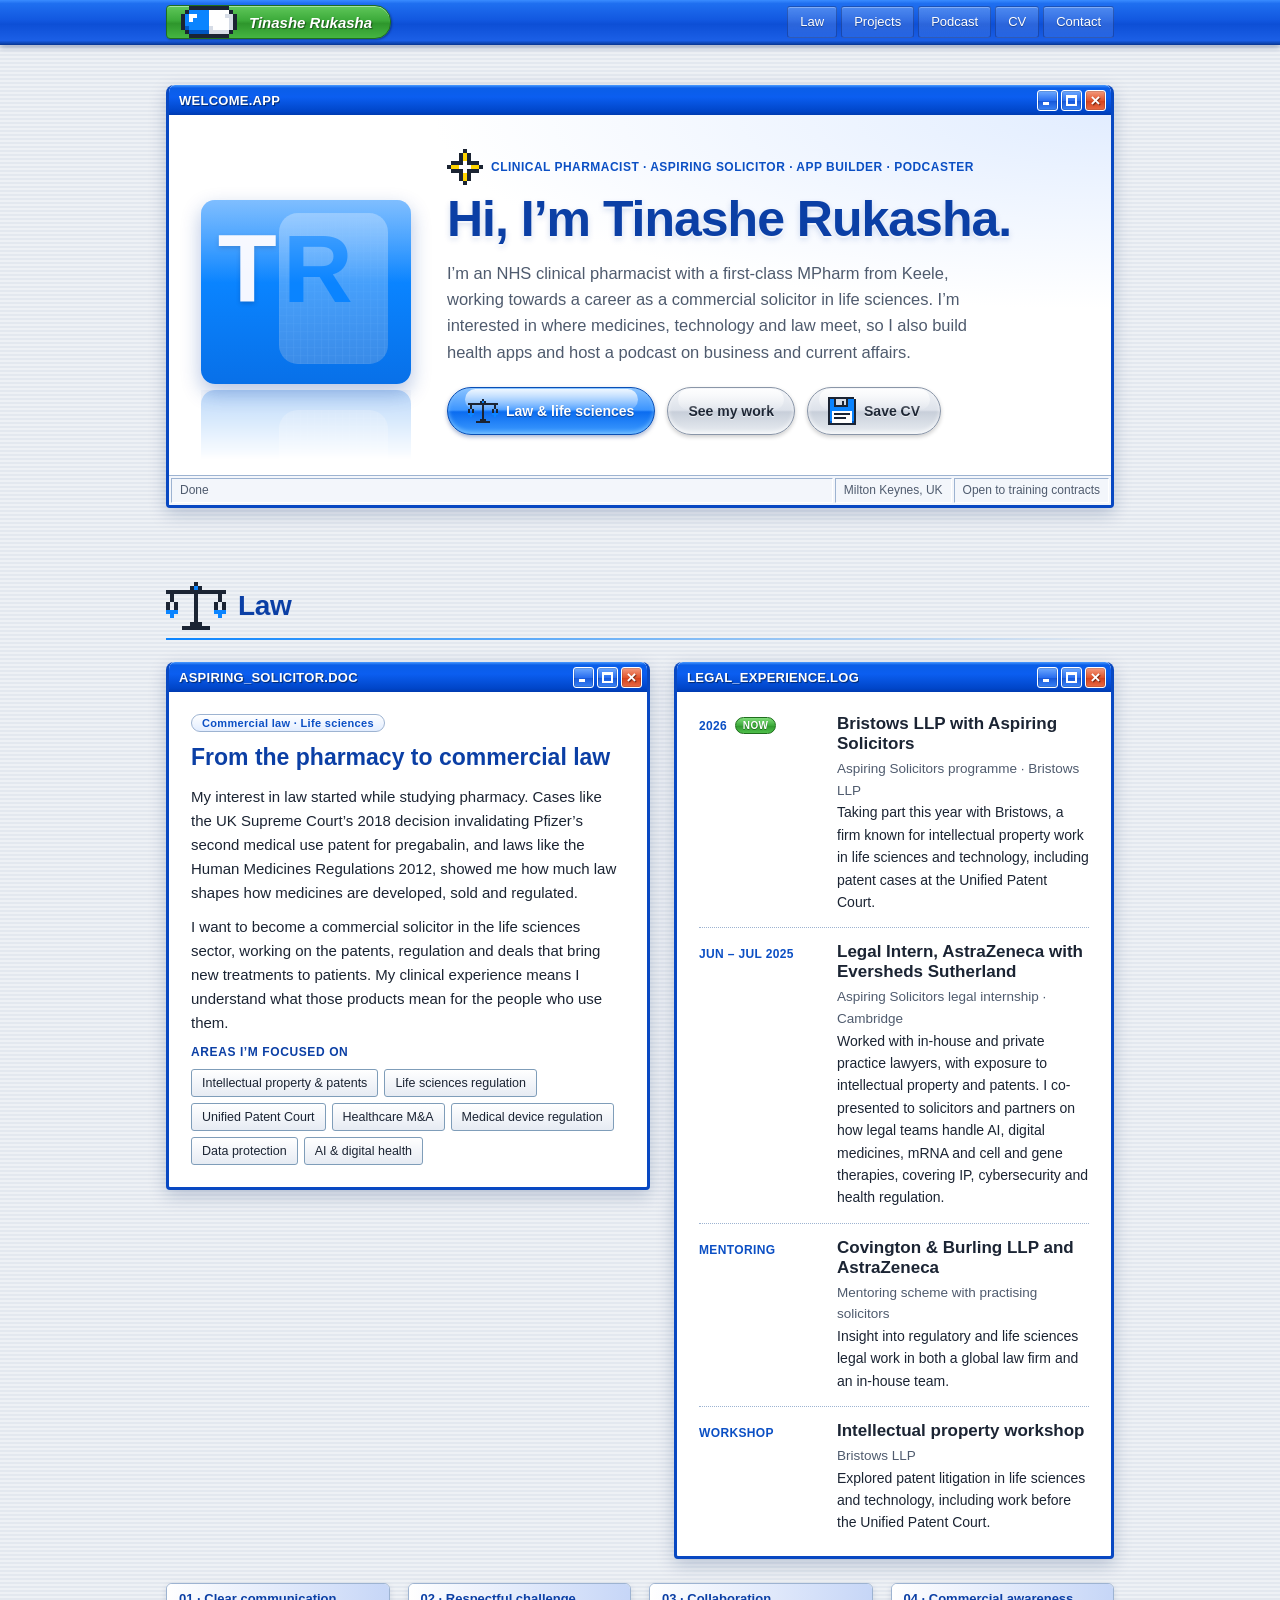
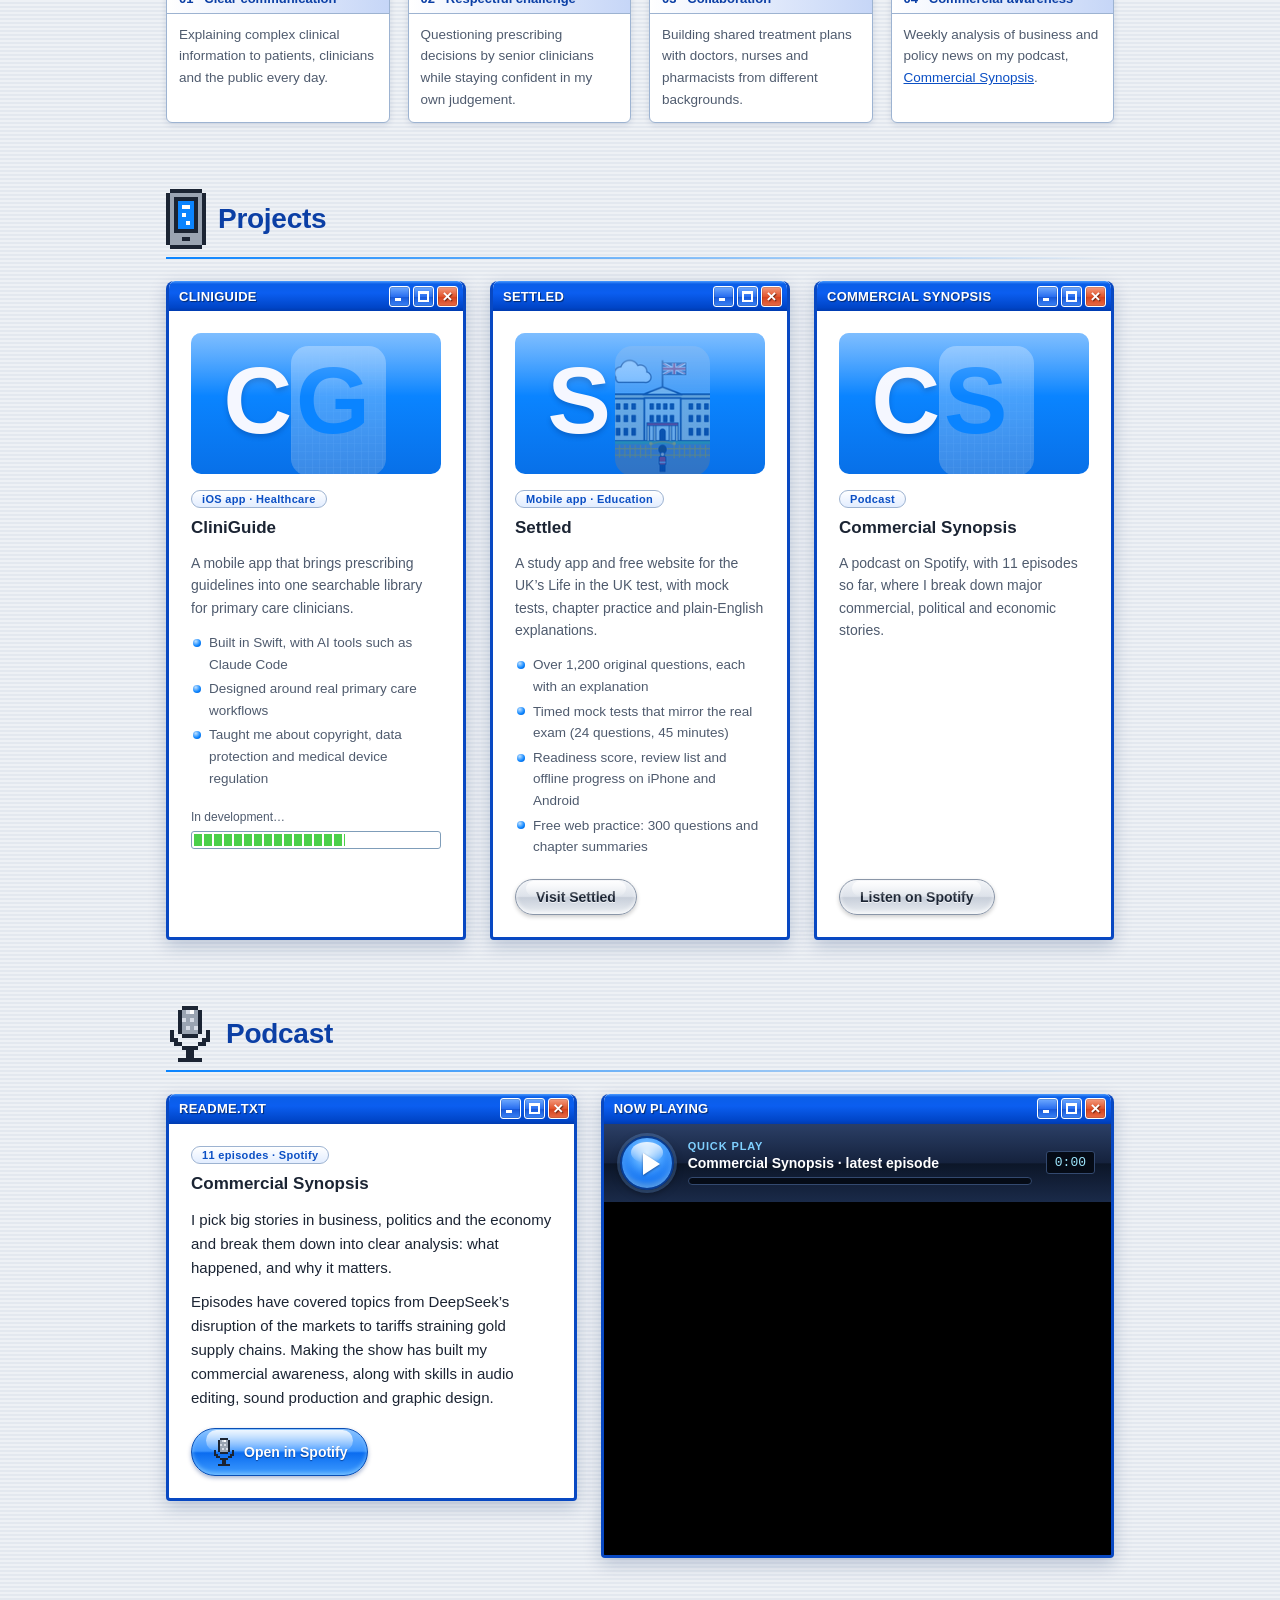
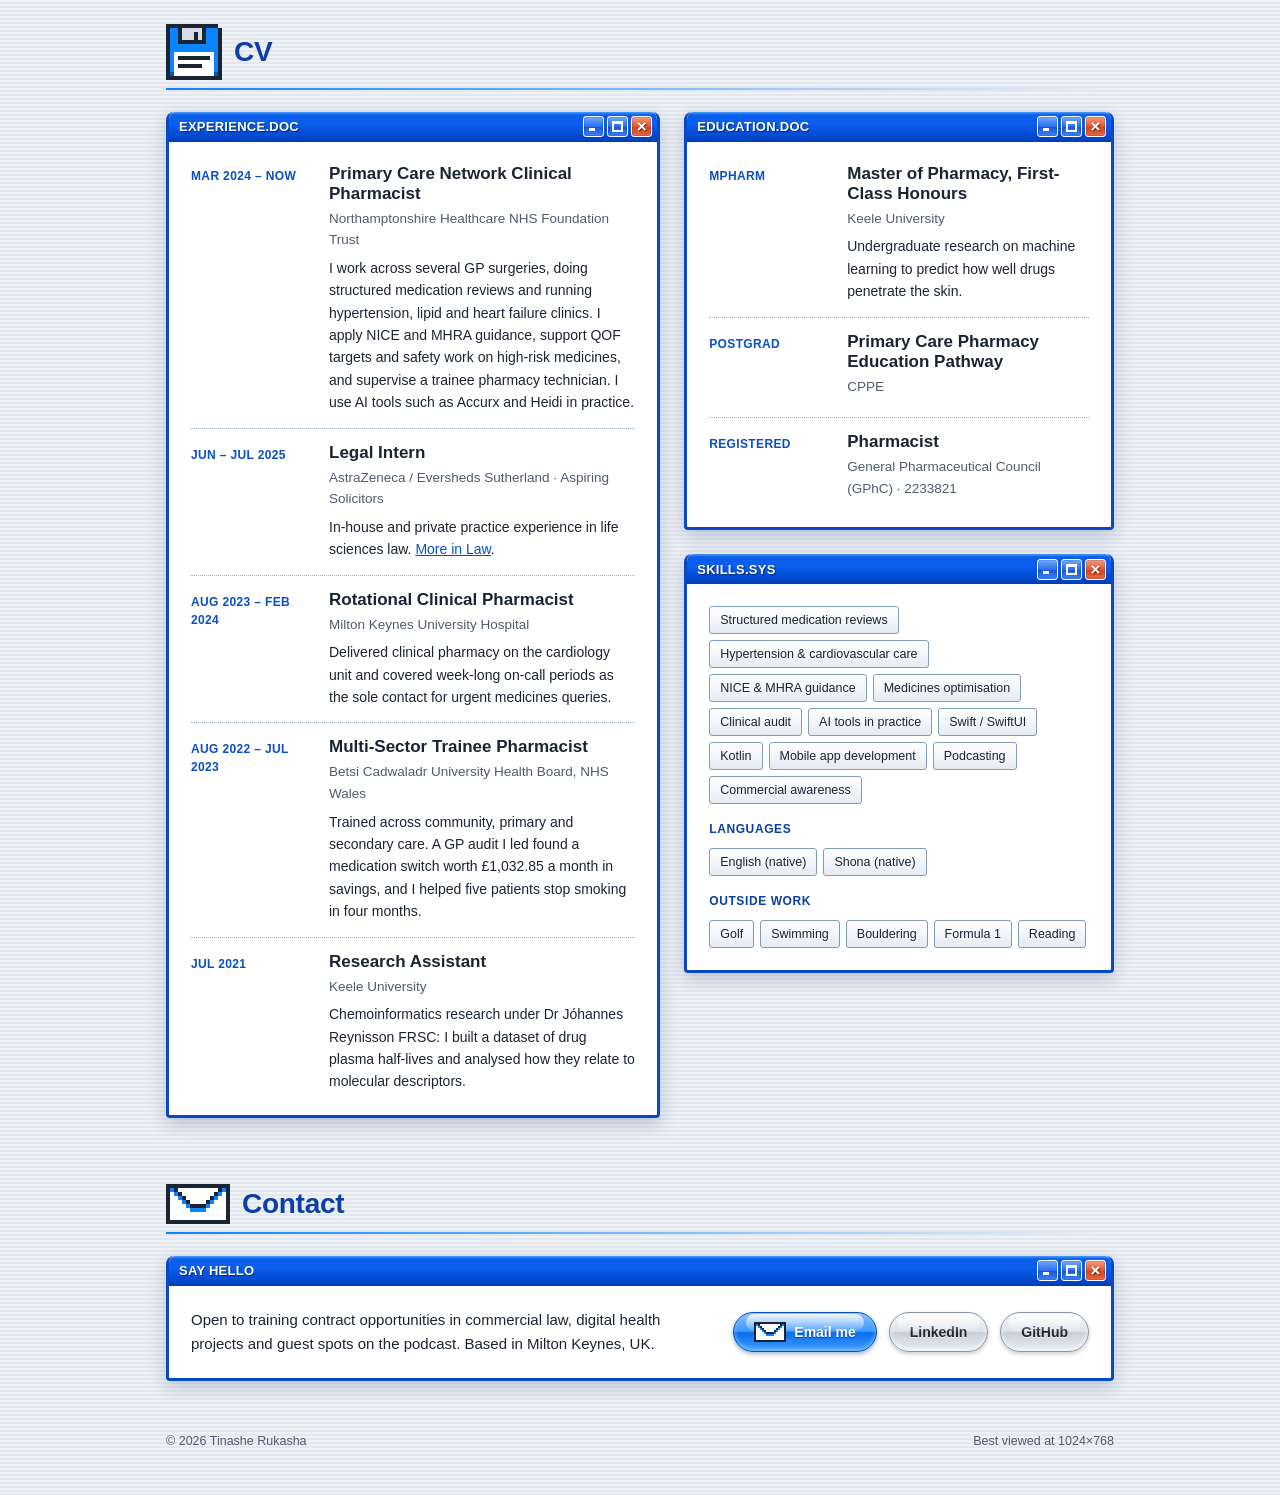
==== commit a2738eea: "Add 2026 Bristows x Aspiring Solicitors programme to Law section Co-Authored-By: Claude Opus 5.5 <no" ====
--- a/portfolio/index.html
+++ b/portfolio/index.html
@@ -221,6 +221,11 @@
 }
 @keyframes load { from { width: 38%; } to { width: 74%; } }
 
+.now {
+  display: inline-block; margin-left: 4px; padding: 0 7px; border-radius: 999px; font-size: 10px; vertical-align: 1px;
+  color: #fff; text-shadow: 0 1px 0 rgba(0,60,0,.5); border: 1px solid #1f6e1d;
+  background: linear-gradient(180deg, #7fdc7a, #3caa3a 50%, #2e962c 51%, #4fbf4b);
+}
 /* Law */
 .law { display: grid; grid-template-columns: 1.1fr 1fr; gap: 24px; align-items: start; }
 .law .win-body p { margin: 0; }
@@ -386,6 +391,14 @@
         <div class="titlebar"><span class="title">LEGAL_EXPERIENCE.LOG</span><span class="ctl min"></span><span class="ctl max"></span><span class="ctl close"></span></div>
         <div class="win-body">
           <ul class="timeline">
+            <li>
+              <span class="when">2026 <span class="now">Now</span></span>
+              <div>
+                <h3>Bristows LLP with Aspiring Solicitors</h3>
+                <p class="org">Aspiring Solicitors programme · Bristows LLP</p>
+                <p>Taking part this year with Bristows, a firm known for intellectual property work in life sciences and technology, including patent cases at the Unified Patent Court.</p>
+              </div>
+            </li>
             <li>
               <span class="when">Jun – Jul 2025</span>
               <div>
@@ -637,15 +650,15 @@
 </footer>
 
 <script>
-// Quick play: drive the Spotify embed through Spotify's iFrame API.
-// If the API can't load, the button opens the show on Spotify instead.
+// Quick play: plays the latest episode right here on the page by driving
+// the Spotify embed through Spotify's iFrame API.
 (function () {
-  var SHOW = "https://open.spotify.com/show/4LJJU349OM7sP6eChqVRIF";
   var btn = document.getElementById("quickplay");
   var state = document.getElementById("wmp-state");
   var fill = document.getElementById("wmp-fill");
   var time = document.getElementById("wmp-time");
   var controller = null;
+  var pending = false;
 
   function fmt(ms) {
     var s = Math.floor(ms / 1000);
@@ -664,6 +677,7 @@
     host.appendChild(el);
     IFrameAPI.createController(el, { uri: "spotify:show:4LJJU349OM7sP6eChqVRIF", width: "100%", height: 352 }, function (c) {
       controller = c;
+      if (pending) { pending = false; c.play(); }
       c.addListener("playback_update", function (e) {
         var d = e.data;
         setPlaying(!d.isPaused);
@@ -676,8 +690,11 @@
   };
 
   btn.addEventListener("click", function () {
-    if (controller) controller.togglePlay();
-    else window.open(SHOW, "_blank", "noopener");
+    if (controller) { controller.togglePlay(); return; }
+    // Player still loading: start as soon as it's ready.
+    pending = true;
+    state.textContent = "Loading…";
+    document.getElementById("spotify-embed").scrollIntoView({ behavior: "smooth", block: "nearest" });
   });
 
   var api = document.createElement("script");
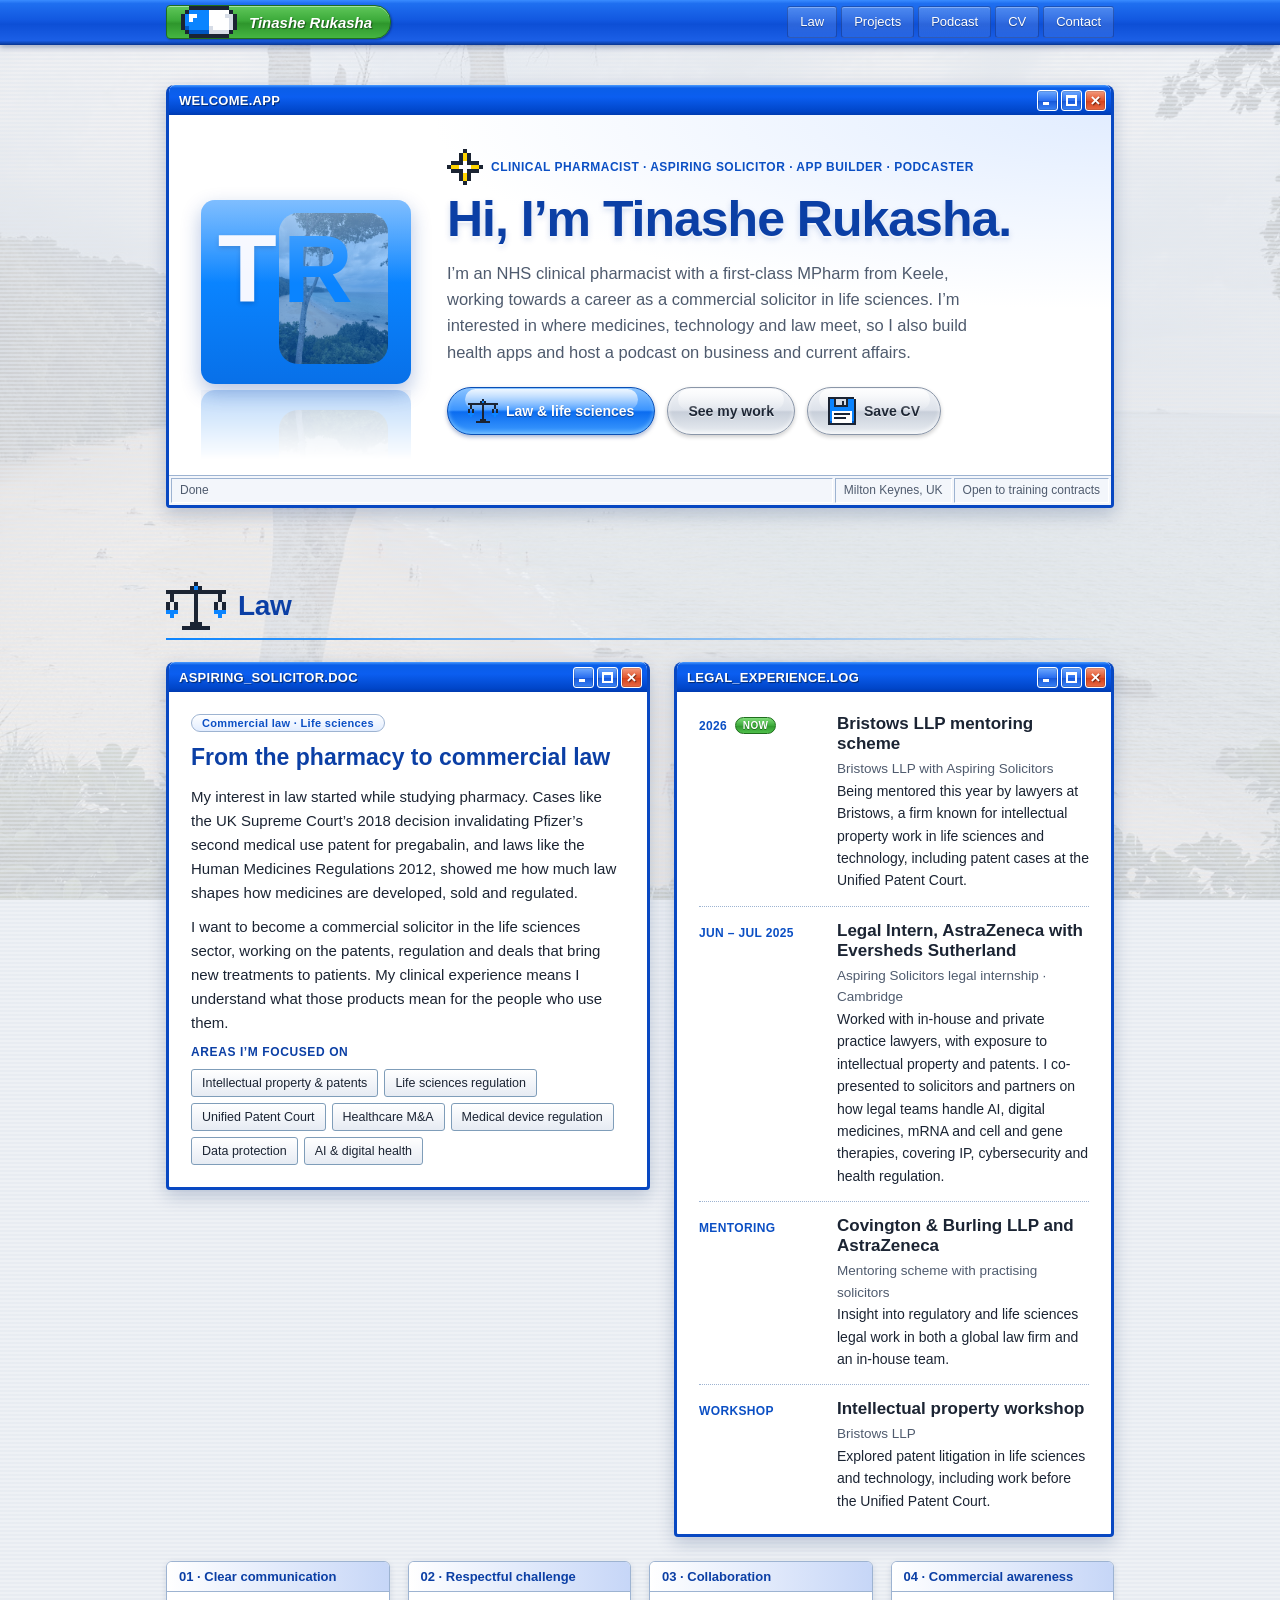
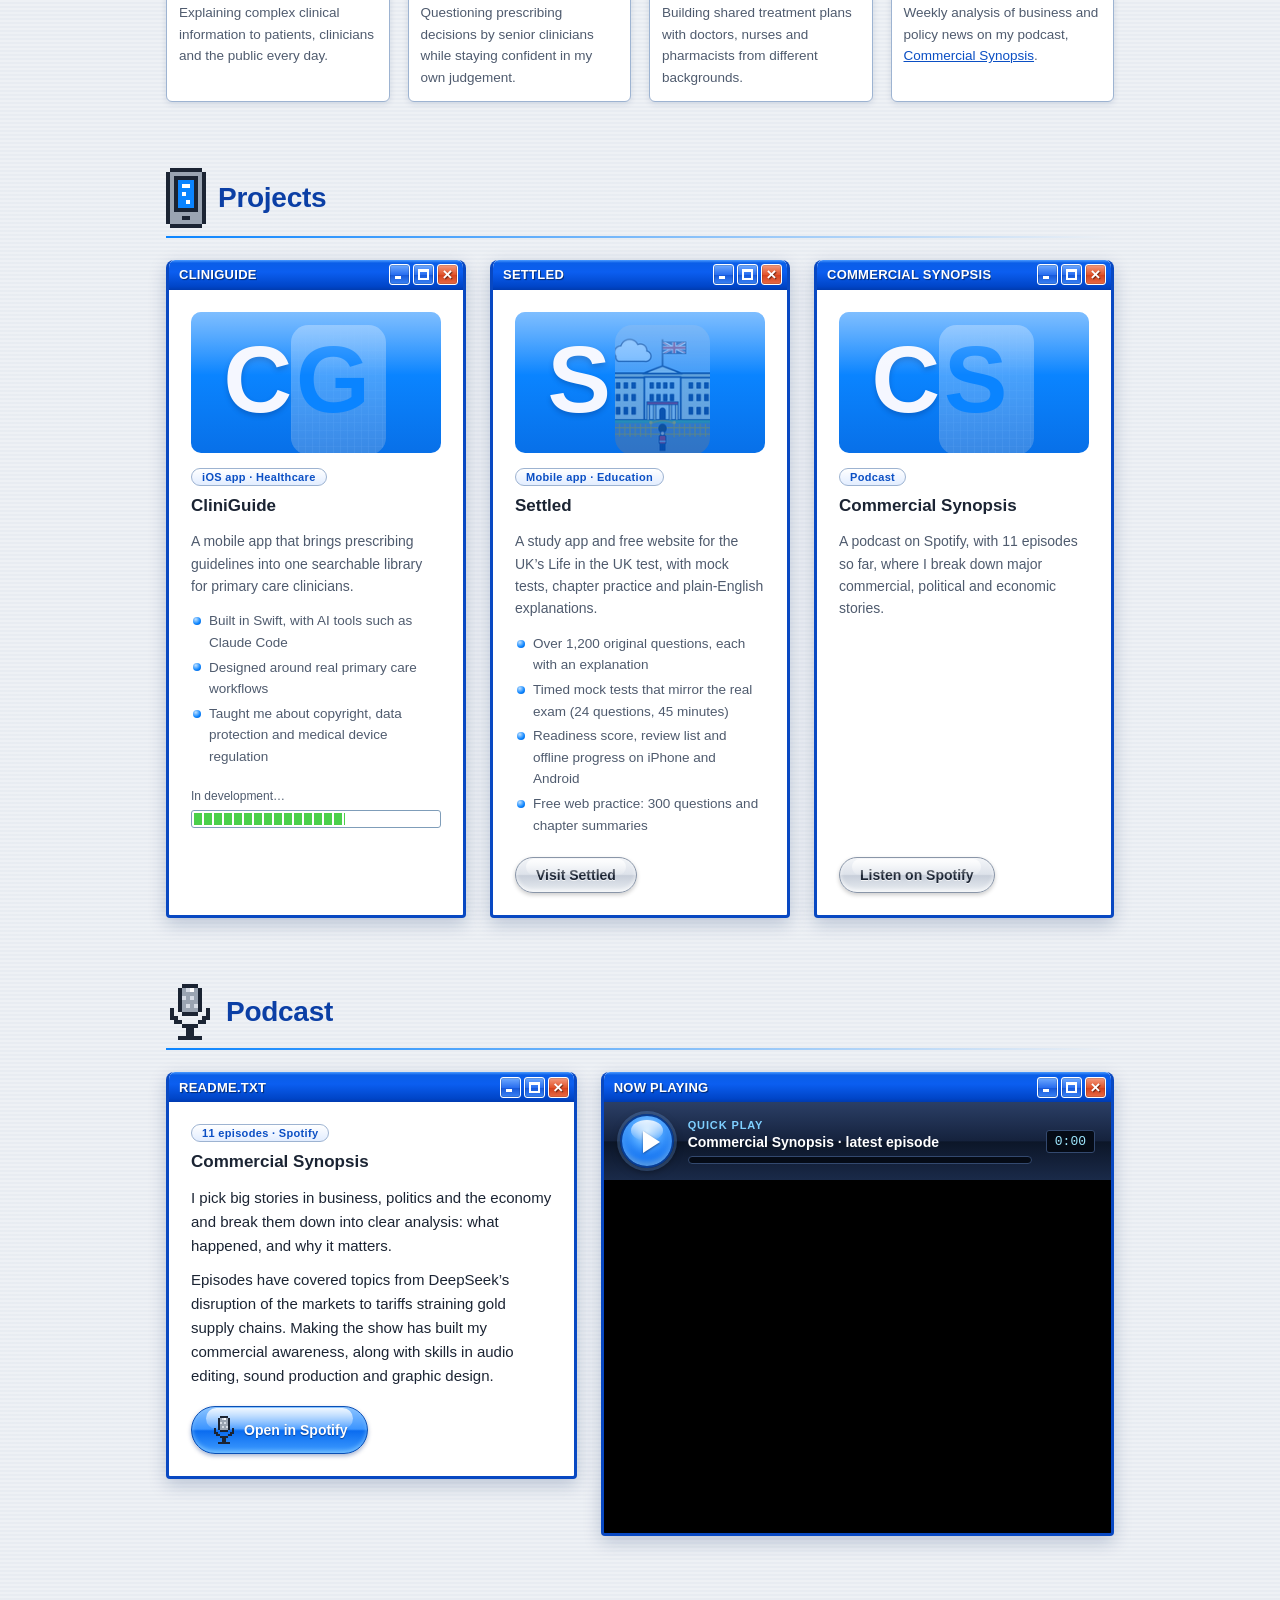
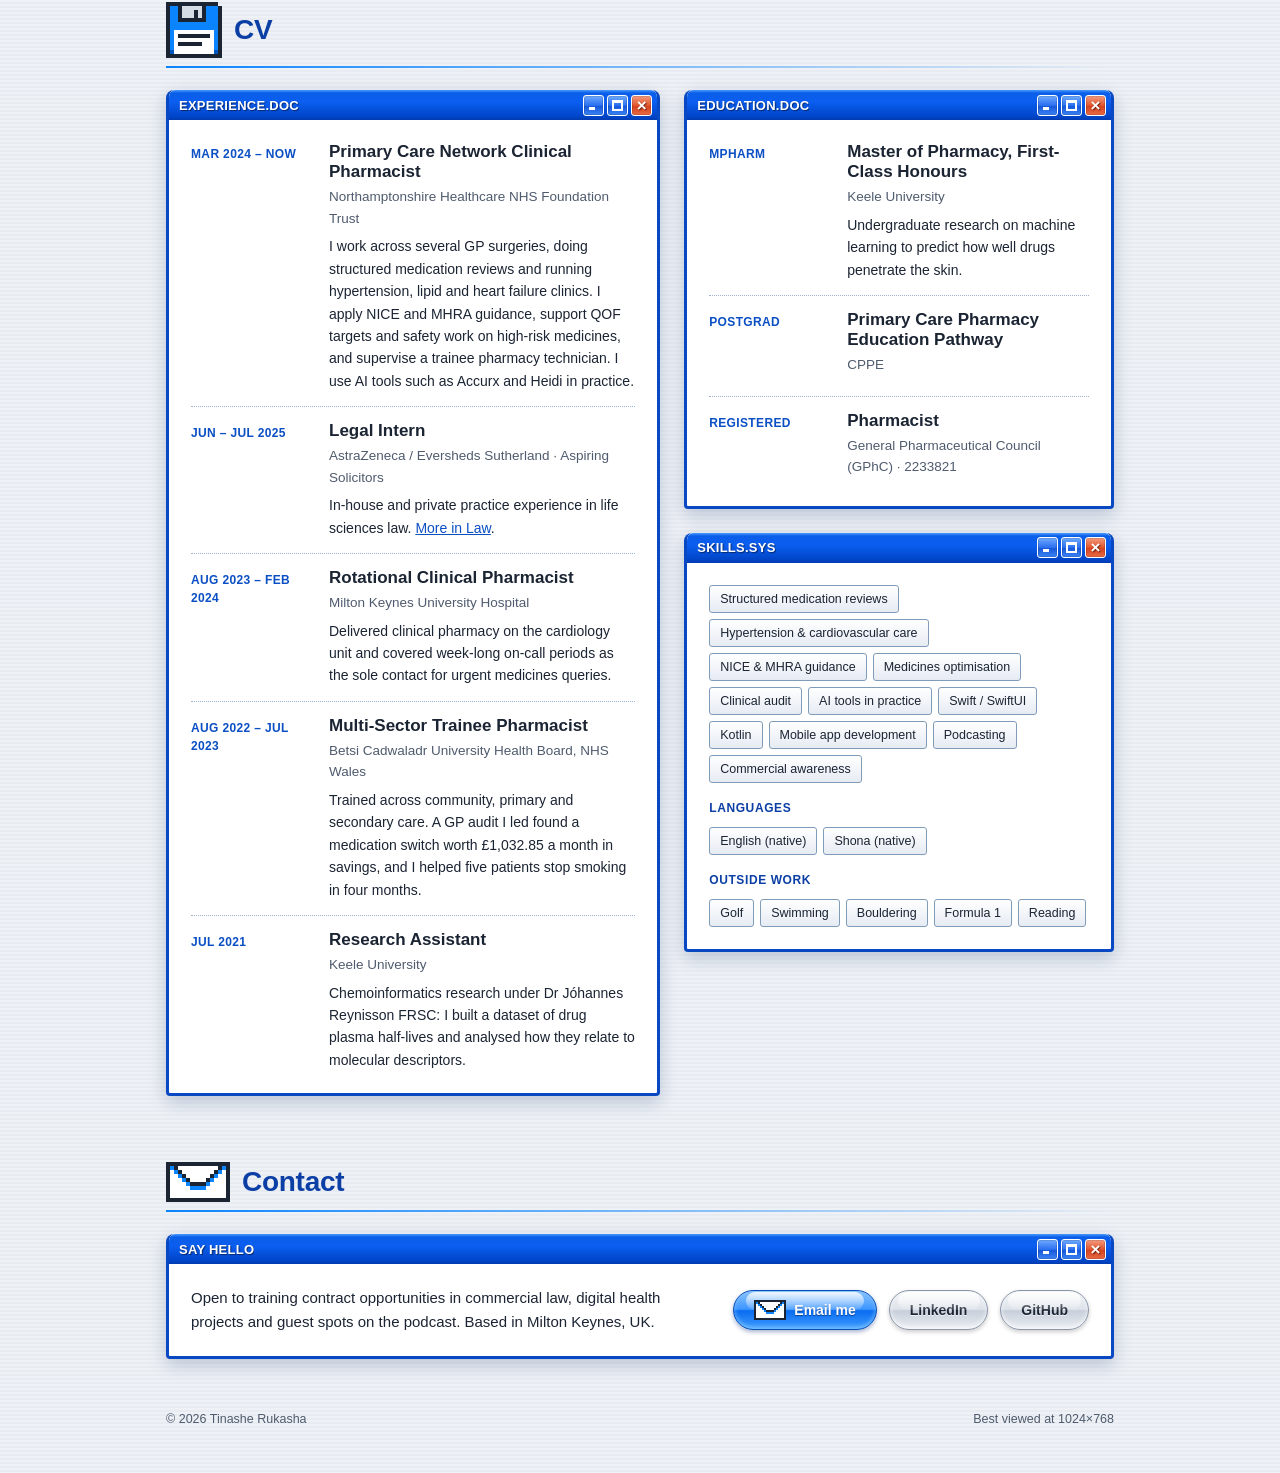
==== commit 4c7fccf8: "Use beach photo as faint wallpaper and TR tile; Bristows is a mentoring scheme Co-Authored-By: Claud" ====
--- a/portfolio/index.html
+++ b/portfolio/index.html
@@ -7,7 +7,7 @@
 <meta name="robots" content="noindex, nofollow">
 <title>Tinashe Rukasha – Portfolio</title>
 <meta name="description" content="Tinashe Rukasha: NHS clinical pharmacist and aspiring commercial solicitor in life sciences, app builder and host of the Commercial Synopsis podcast.">
-<link rel="icon" href="../icon.png">
+<link rel="icon" href="https://ruktin-eng.github.io/settled/icon.png">
 <style>
 :root {
   --page: #eef1f5;
@@ -26,6 +26,8 @@
   --accent-soft: #e2edff;
   --letter: #f5f7ff;
   --heading: #0b3fa5;
+  --veil: rgba(238,241,245,.84);
+  --stripe-a: rgba(227,232,239,.55);
   --font: Tahoma, Verdana, "Segoe UI", Geneva, sans-serif;
   --display: "Trebuchet MS", "Lucida Grande", Tahoma, sans-serif;
   --mono: "Lucida Console", Consolas, "Courier New", monospace;
@@ -42,13 +44,23 @@
     --accent: #79b0ff;
     --accent-soft: #15284a;
     --heading: #8dbbff;
+    --veil: rgba(12,19,34,.88);
+    --stripe-a: rgba(16,26,46,.6);
   }
 }
 * { box-sizing: border-box; }
 html { scroll-behavior: smooth; }
 body {
   margin: 0; color: var(--text);
-  background: repeating-linear-gradient(180deg, var(--page) 0 2px, var(--stripe) 2px 4px);
+  background-color: var(--page);
+  /* Faint "desktop wallpaper" photo under Aqua pinstripes */
+  background-image:
+    repeating-linear-gradient(180deg, transparent 0 2px, var(--stripe-a) 2px 4px),
+    linear-gradient(var(--veil), var(--veil)),
+    url("photo.jpg");
+  background-size: auto, auto, cover;
+  background-position: 0 0, 0 0, center 60%;
+  background-attachment: scroll, scroll, fixed;
   font: 15px/1.6 var(--font);
 }
 a { color: var(--accent); }
@@ -170,7 +182,8 @@
     repeating-linear-gradient(0deg, rgba(255,255,255,.25) 0 1px, transparent 1px 8px),
     linear-gradient(172deg, #ffffff 0%, #dbe7f7 40%, #a9bfdc 100%);
 }
-.mark .tile.app { background-image: url("../icon.png"); opacity: .4; }
+.mark .tile.app { background-image: url("https://ruktin-eng.github.io/settled/icon.png"); opacity: .4; }
+.hero .mark .tile { background-image: url("photo.jpg"); background-position: 30% 55%; opacity: .5; }
 .hero .mark {
   width: 210px; box-shadow: 0 8px 20px rgba(10,60,160,.3);
   -webkit-box-reflect: below 6px linear-gradient(transparent 62%, rgba(255,255,255,.28));
@@ -394,9 +407,9 @@
             <li>
               <span class="when">2026 <span class="now">Now</span></span>
               <div>
-                <h3>Bristows LLP with Aspiring Solicitors</h3>
-                <p class="org">Aspiring Solicitors programme · Bristows LLP</p>
-                <p>Taking part this year with Bristows, a firm known for intellectual property work in life sciences and technology, including patent cases at the Unified Patent Court.</p>
+                <h3>Bristows LLP mentoring scheme</h3>
+                <p class="org">Bristows LLP with Aspiring Solicitors</p>
+                <p>Being mentored this year by lawyers at Bristows, a firm known for intellectual property work in life sciences and technology, including patent cases at the Unified Patent Court.</p>
               </div>
             </li>
             <li>
@@ -469,7 +482,7 @@
             <li>Readiness score, review list and offline progress on iPhone and Android</li>
             <li>Free web practice: 300 questions and chapter summaries</li>
           </ul>
-          <div class="links"><a class="btn ghost" href="../index.html">Visit Settled</a></div>
+          <div class="links"><a class="btn ghost" href="https://ruktin-eng.github.io/settled/index.html" target="_blank" rel="noopener">Visit Settled</a></div>
         </div>
       </article>
 
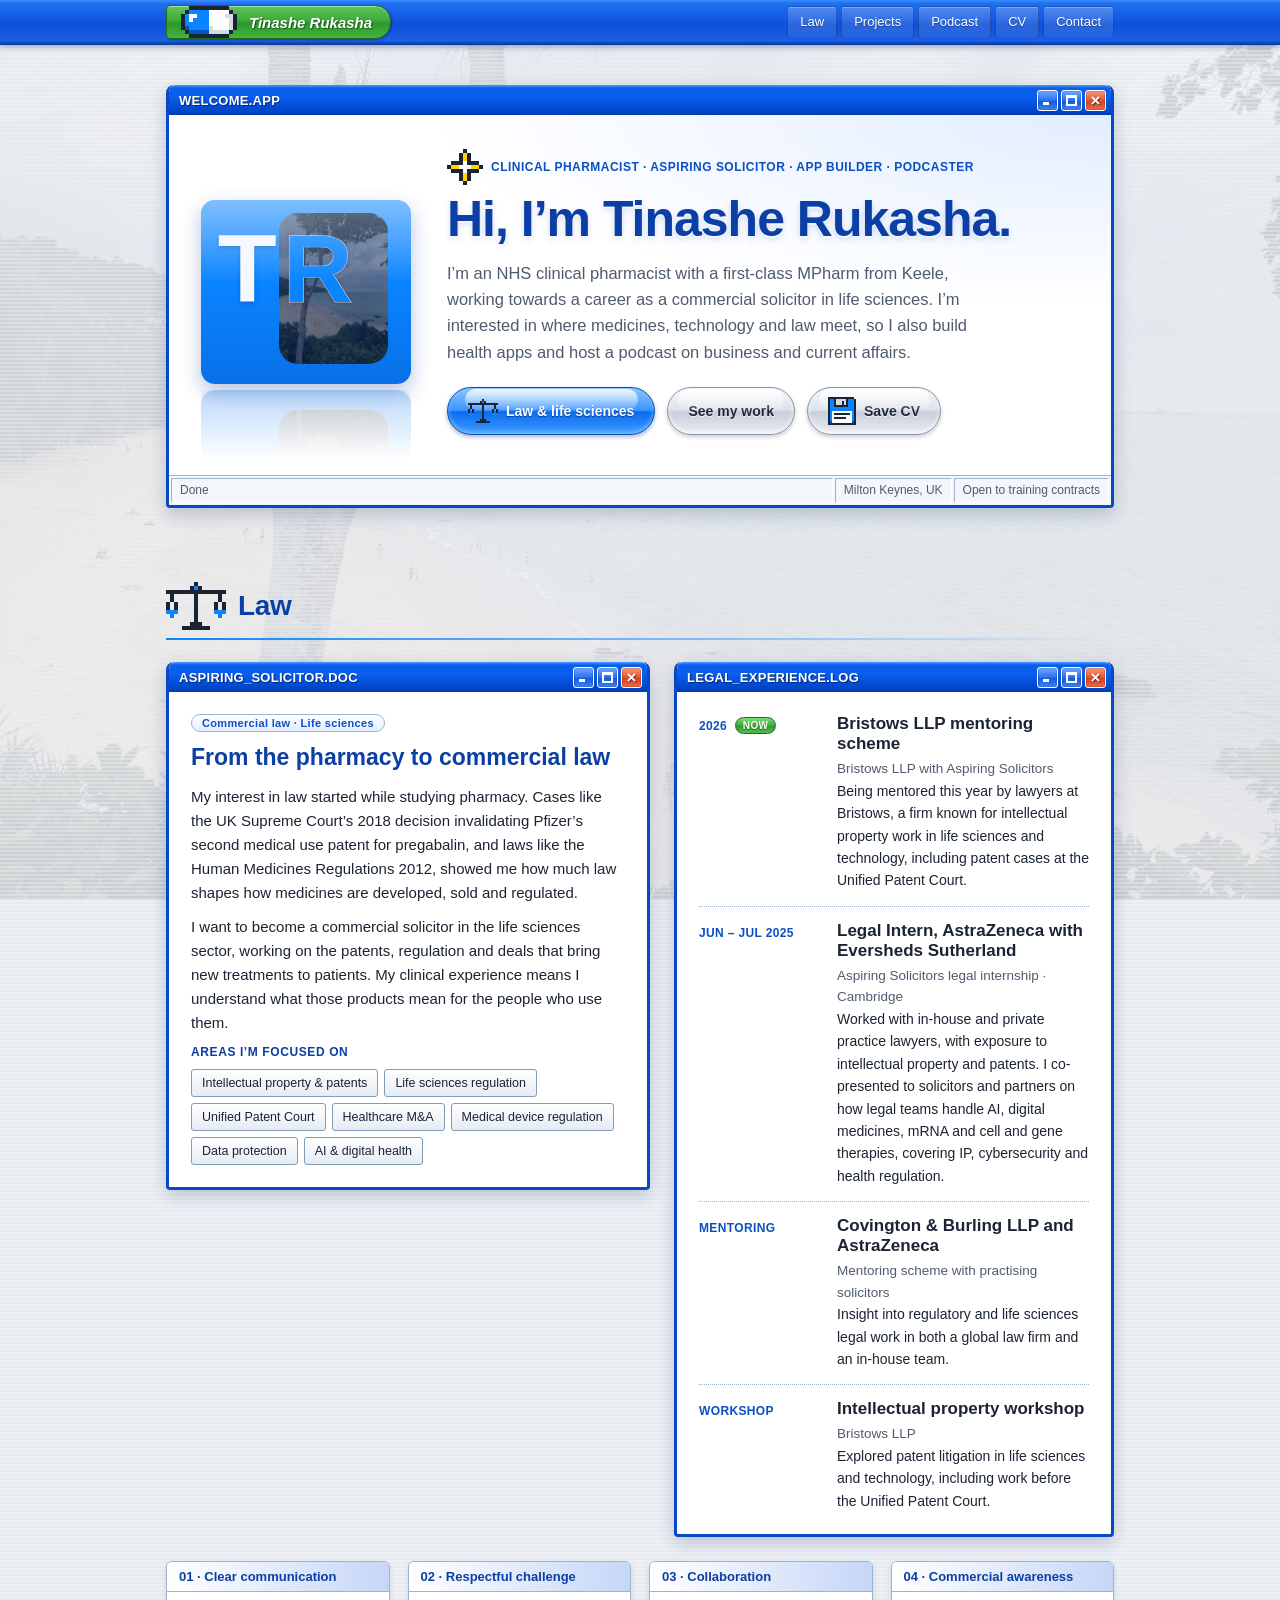
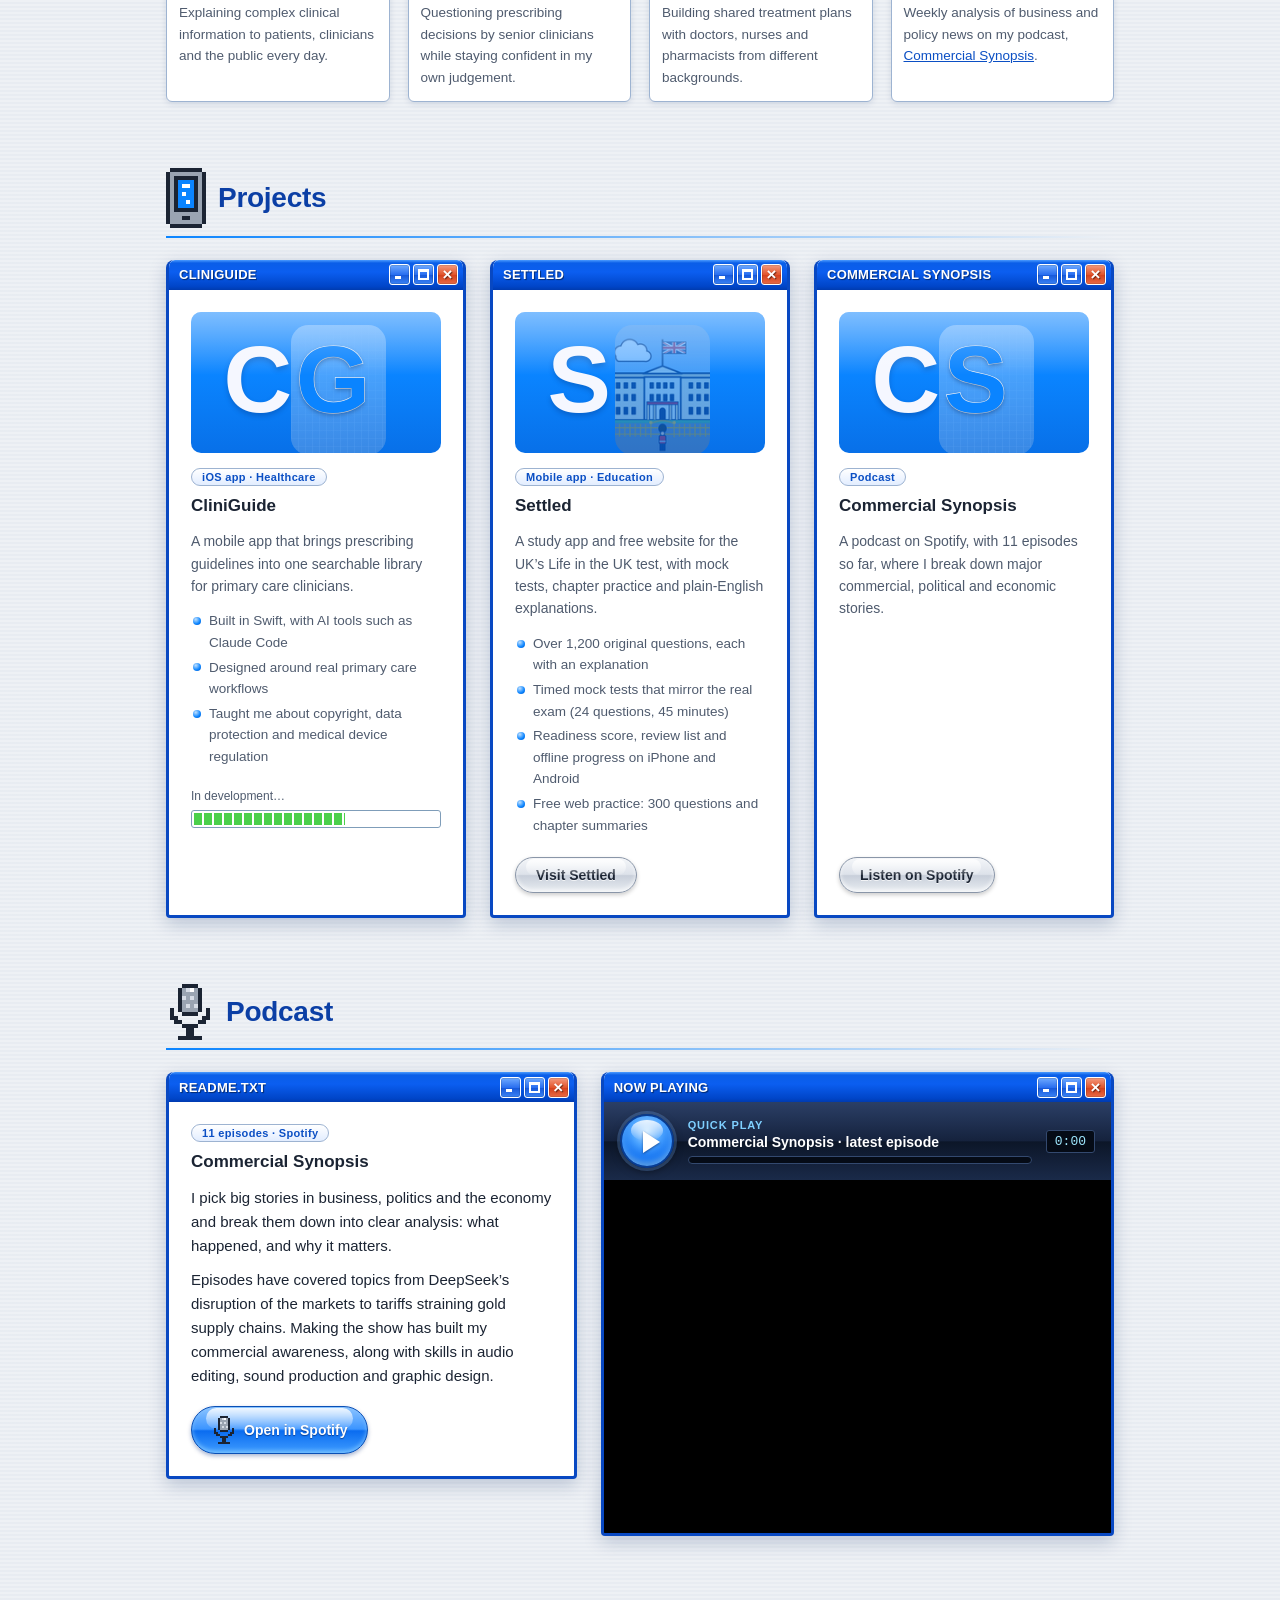
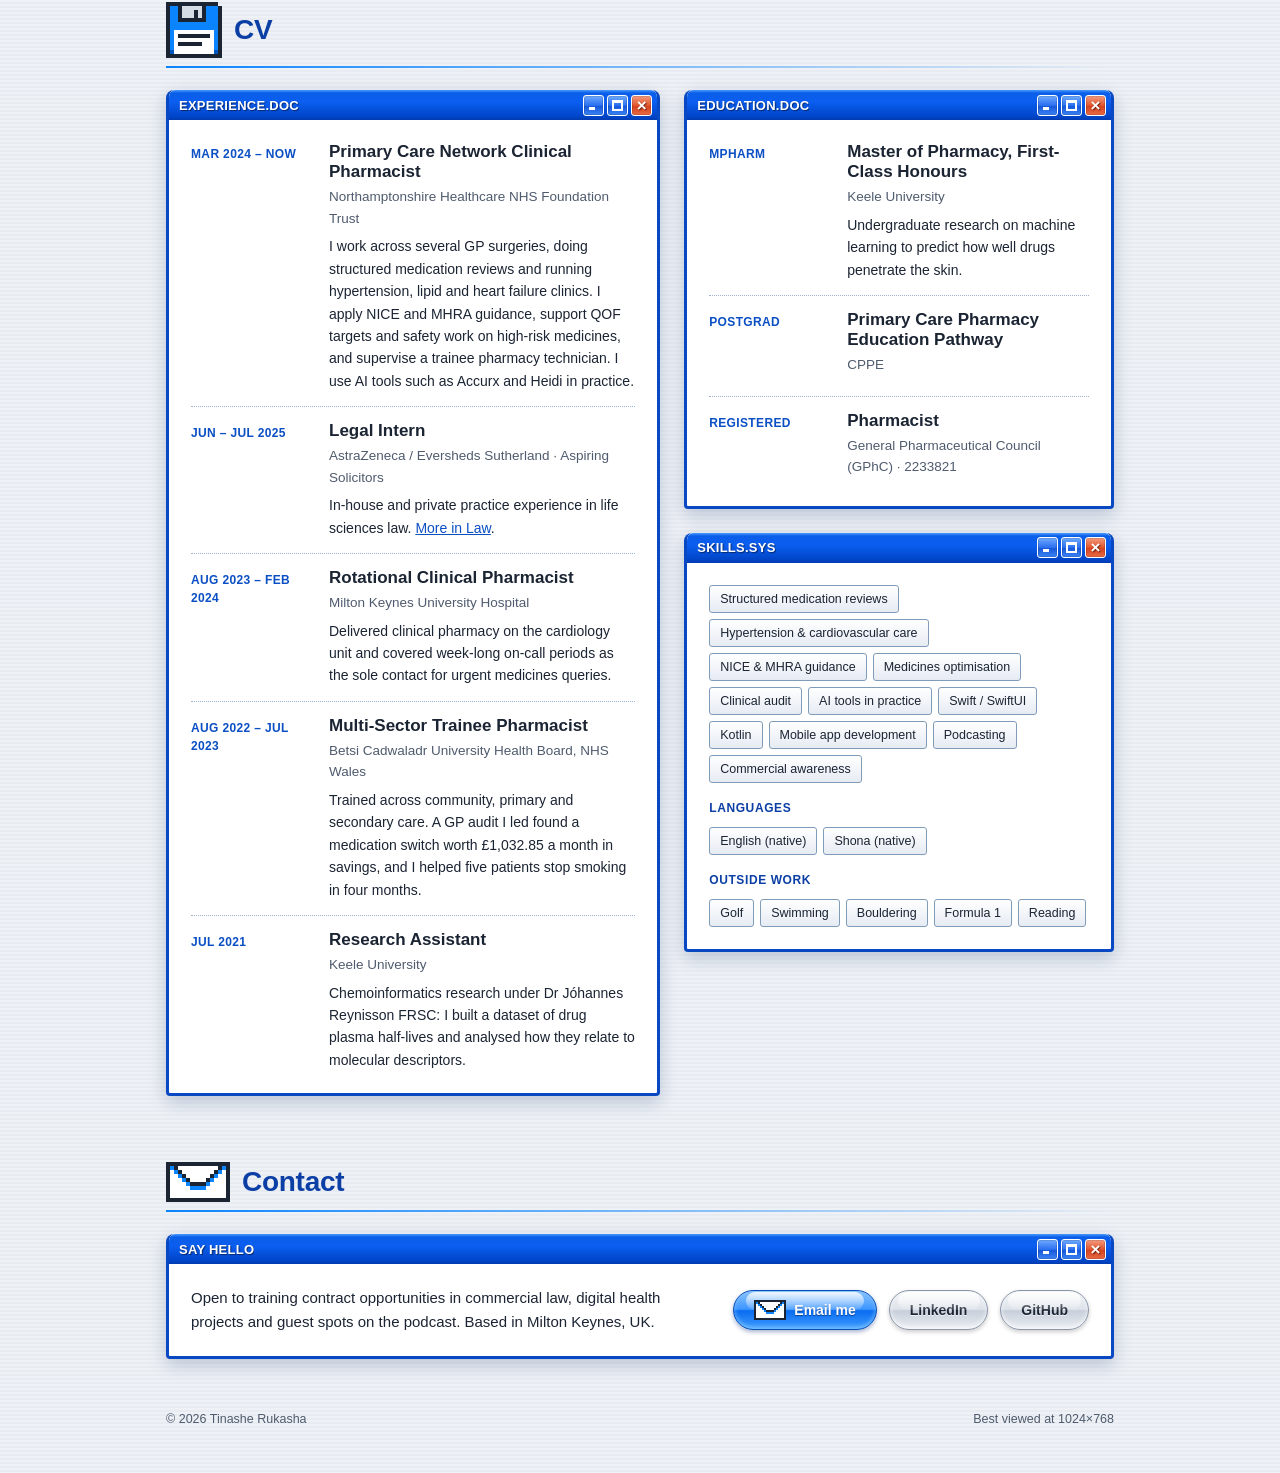
==== commit 0fa5e077: "Make the R in the TR monogram readable over the photo Co-Authored-By: Claude Opus 5.5 <noreply@anthr" ====
--- a/portfolio/index.html
+++ b/portfolio/index.html
@@ -173,7 +173,7 @@
 }
 .mark .l1, .mark .l2 { position: absolute; top: 10cqw; font-size: 46cqw; letter-spacing: -0.04em; }
 .mark .l1 { left: 8cqw; color: var(--letter); z-index: 2; text-shadow: 0 1cqw 2cqw rgba(0,30,90,.25); }
-.mark .l2 { left: 39cqw; color: var(--blue); z-index: 2; }
+.mark .l2 { left: 39cqw; color: var(--blue); z-index: 2; -webkit-text-stroke: .5cqw #fff; paint-order: stroke fill; text-shadow: 0 .6cqw 1.6cqw rgba(0,20,60,.35); }
 .mark .tile {
   position: absolute; left: 37cqw; top: 6cqw; width: 52cqw; height: 72cqw; border-radius: 9cqw;
   background-size: cover; background-position: center; opacity: .3;
@@ -183,7 +183,7 @@
     linear-gradient(172deg, #ffffff 0%, #dbe7f7 40%, #a9bfdc 100%);
 }
 .mark .tile.app { background-image: url("https://ruktin-eng.github.io/settled/icon.png"); opacity: .4; }
-.hero .mark .tile { background-image: url("photo.jpg"); background-position: 30% 55%; opacity: .5; }
+.hero .mark .tile { background-image: linear-gradient(rgba(6,24,64,.55), rgba(6,24,64,.55)), url("photo.jpg"); background-position: center, 30% 55%; opacity: .9; }
 .hero .mark {
   width: 210px; box-shadow: 0 8px 20px rgba(10,60,160,.3);
   -webkit-box-reflect: below 6px linear-gradient(transparent 62%, rgba(255,255,255,.28));
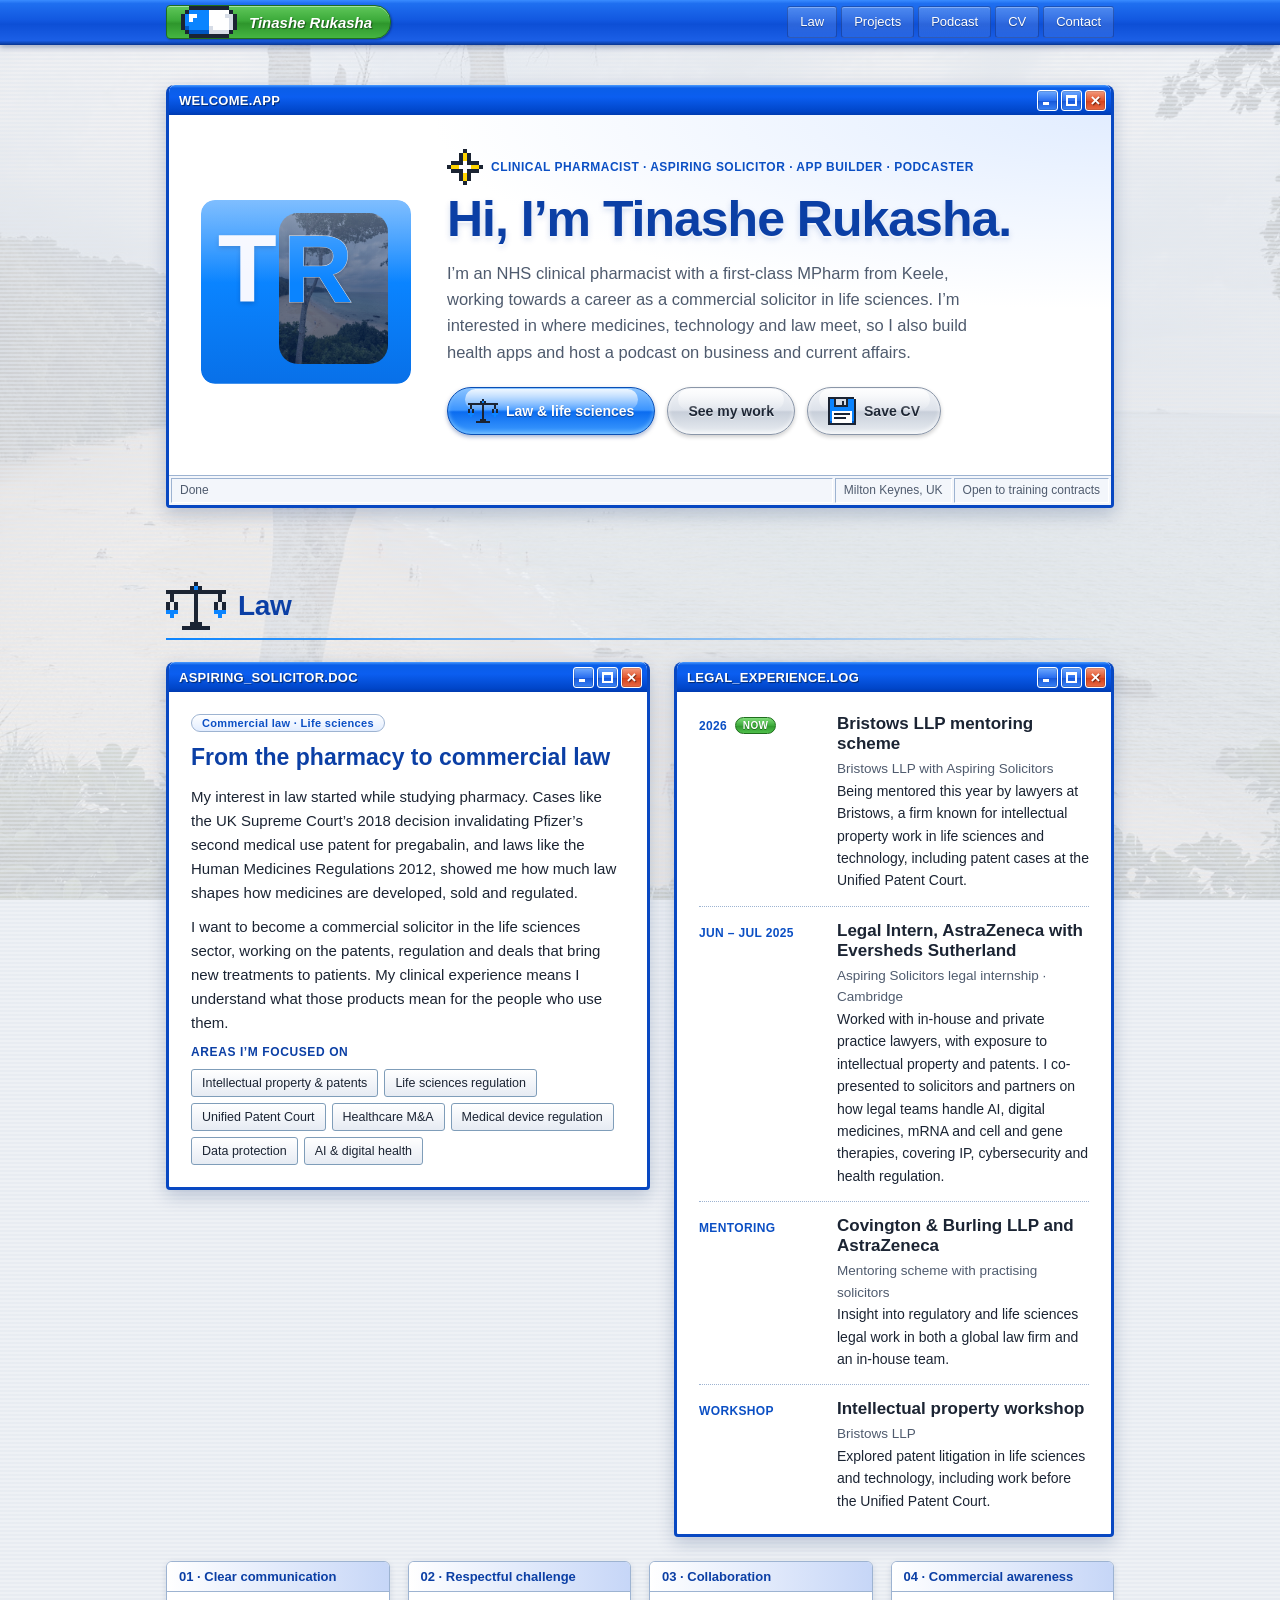
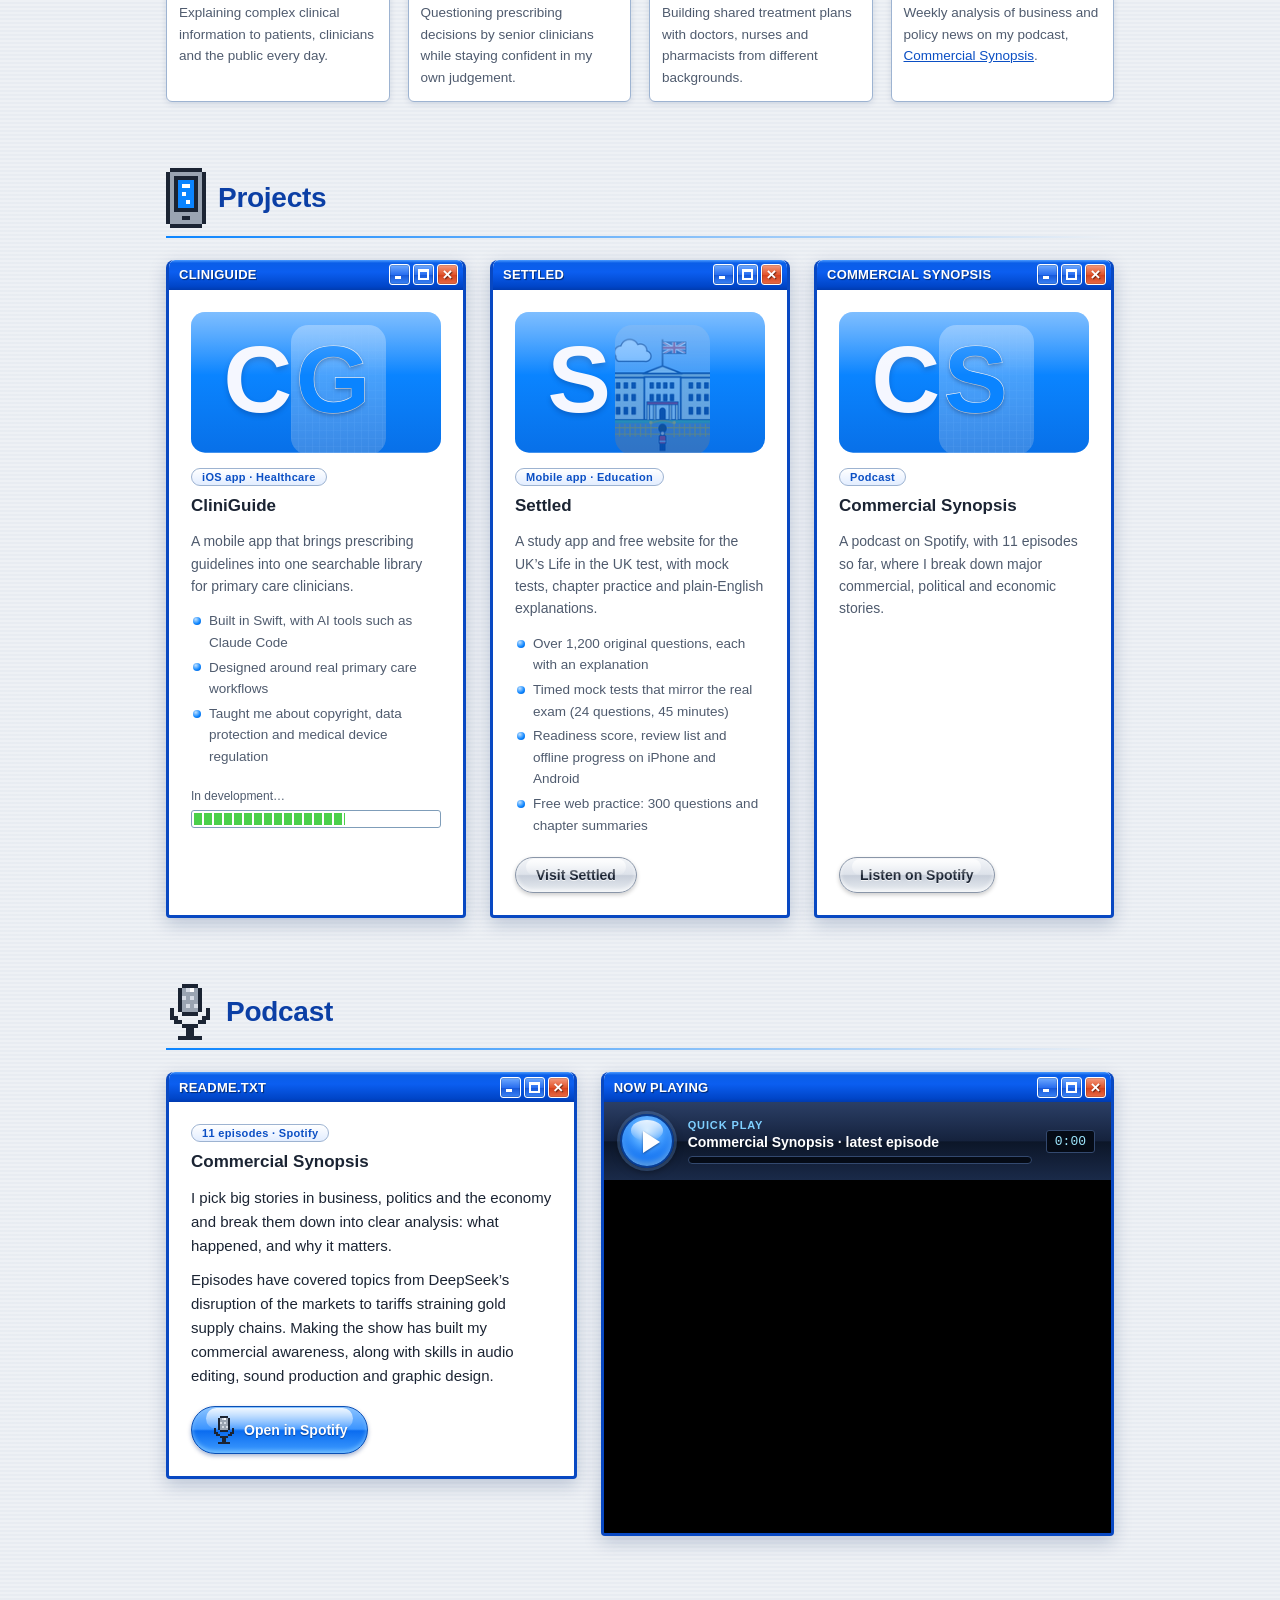
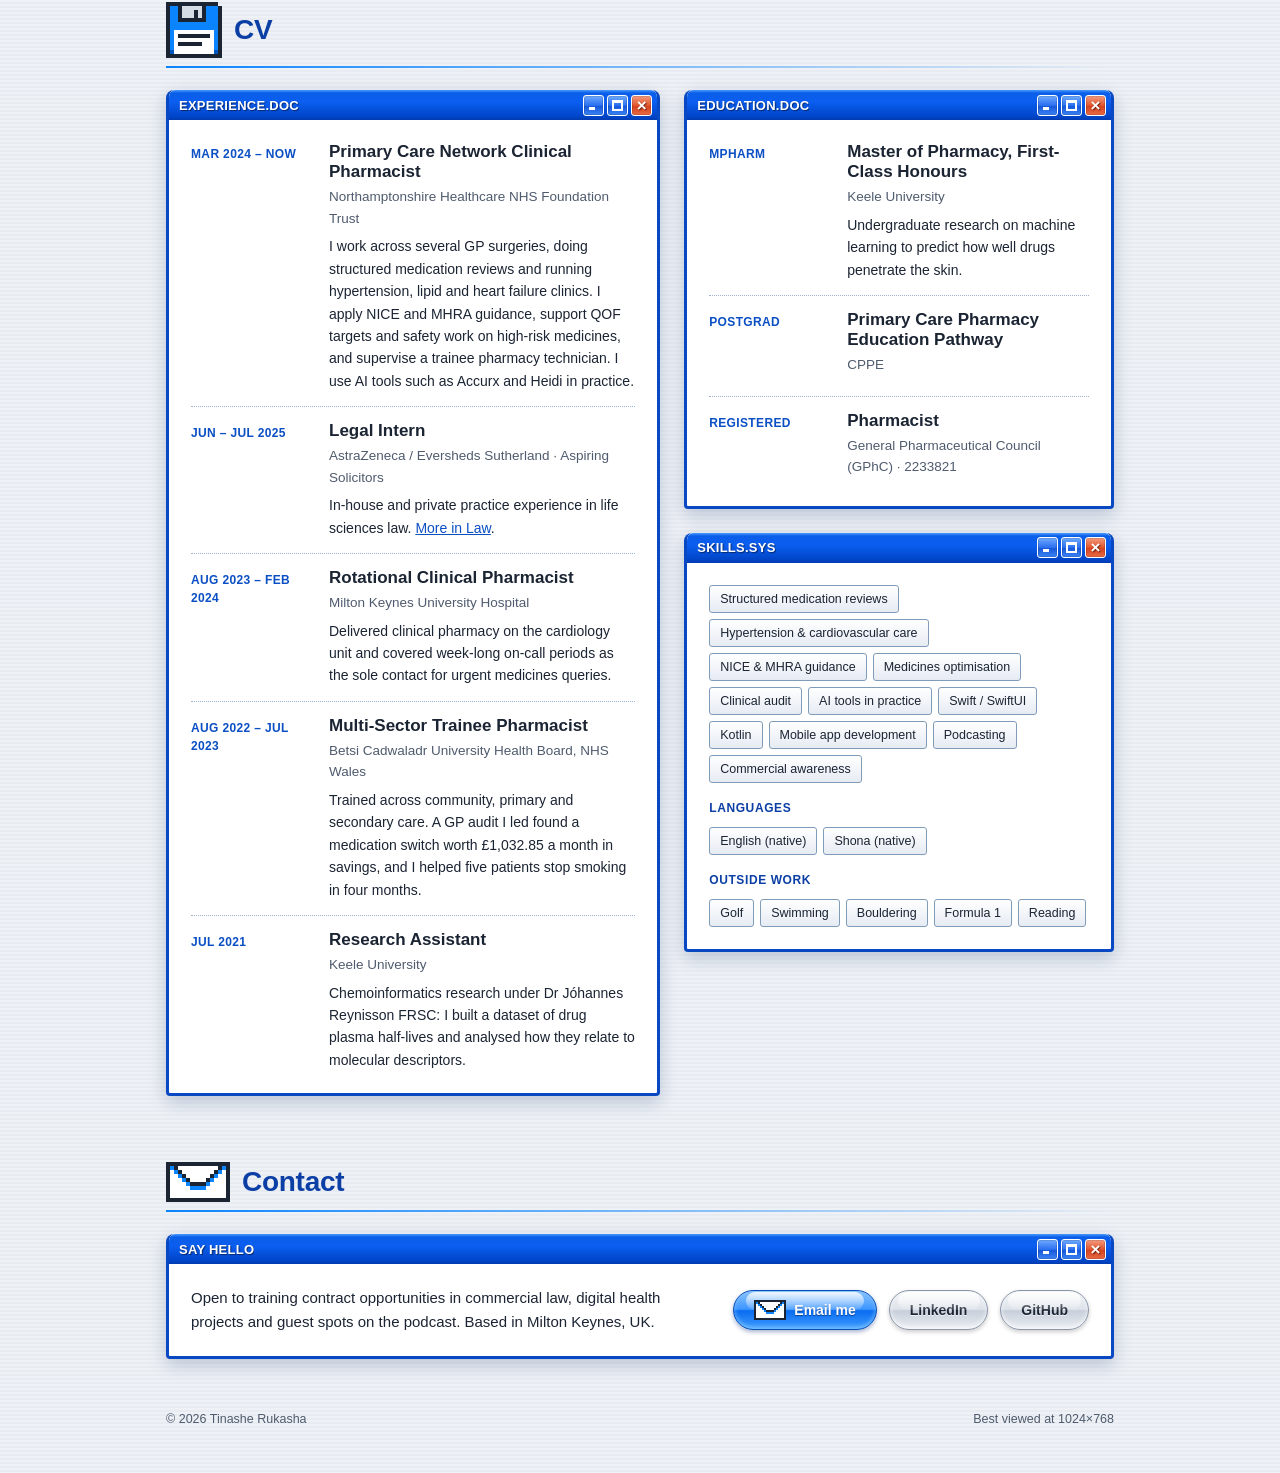
==== commit 11c757f5: "Add scroll transitions: windows open in, monogram images wipe and zoom, letters slide in Co-Authored" ====
--- a/portfolio/index.html
+++ b/portfolio/index.html
@@ -8,6 +8,7 @@
 <title>Tinashe Rukasha – Portfolio</title>
 <meta name="description" content="Tinashe Rukasha: NHS clinical pharmacist and aspiring commercial solicitor in life sciences, app builder and host of the Commercial Synopsis podcast.">
 <link rel="icon" href="https://ruktin-eng.github.io/settled/icon.png">
+<script>document.documentElement.classList.add("js");</script>
 <style>
 :root {
   --page: #eef1f5;
@@ -330,7 +331,31 @@
   .menubar nav a { padding: 4px 8px; font-size: 12px; }
   h2 { font-size: 23px; }
 }
+/* ---------- Scroll transitions ---------- */
+/* Windows "open" like XP; monogram images wipe in with a slow zoom and the letters slide into place. */
+.js .reveal { opacity: 0; transform: translateY(28px) scale(.96); transform-origin: 50% 0; }
+.js .reveal.in {
+  opacity: 1; transform: none;
+  transition: opacity .55s ease-out, transform .65s cubic-bezier(.2,.9,.25,1.15);
+  transition-delay: var(--delay, 0s);
+}
+.js .reveal .mark { clip-path: inset(0 100% 0 0 round 14px); }
+.js .reveal.in .mark { clip-path: inset(0 0 0 0 round 14px); transition: clip-path .9s cubic-bezier(.65,0,.35,1) calc(var(--delay, 0s) + .15s); }
+.js .reveal .mark .tile { transform: scale(1.25); }
+.js .reveal.in .mark .tile { transform: scale(1); transition: transform 2.4s cubic-bezier(.2,.7,.2,1) calc(var(--delay, 0s) + .2s); }
+.js .reveal .mark .l1 { transform: translateX(-30cqw); opacity: 0; }
+.js .reveal .mark .l2 { transform: translateX(30cqw); opacity: 0; }
+.js .reveal.in .mark .l1, .js .reveal.in .mark .l2 {
+  transform: none; opacity: 1;
+  transition: transform .8s cubic-bezier(.2,.9,.25,1.1) calc(var(--delay, 0s) + .45s), opacity .5s calc(var(--delay, 0s) + .45s);
+}
+.js h2.reveal { transform: translateX(-24px); }
+.js h2.reveal.in { transform: none; }
+
 @media (prefers-reduced-motion: reduce) {
+  .js .reveal, .js .reveal .mark, .js .reveal .mark .tile, .js .reveal .mark .l1, .js .reveal .mark .l2 {
+    opacity: 1 !important; transform: none !important; clip-path: none !important; transition: none !important;
+  }
   .progress .bar::before { animation: none; }
   .card, .btn { transition: none; }
 }
@@ -663,6 +688,25 @@
 </footer>
 
 <script>
+// Scroll transitions: reveal windows and headings as they enter the viewport.
+(function () {
+  var els = document.querySelectorAll("main .win, main h2");
+  els.forEach(function (el) {
+    el.classList.add("reveal");
+    // Stagger siblings in the same row (project cards, strength boxes, side-by-side windows).
+    var sibs = Array.prototype.filter.call(el.parentElement.children, function (c) { return c.matches(".win"); });
+    var i = sibs.indexOf(el);
+    if (i > 0) el.style.setProperty("--delay", (i * 0.12) + "s");
+  });
+  if (!("IntersectionObserver" in window)) { els.forEach(function (el) { el.classList.add("in"); }); return; }
+  var io = new IntersectionObserver(function (entries) {
+    entries.forEach(function (e) {
+      if (e.isIntersecting) { e.target.classList.add("in"); io.unobserve(e.target); }
+    });
+  }, { threshold: 0.12, rootMargin: "0px 0px -8% 0px" });
+  els.forEach(function (el) { io.observe(el); });
+})();
+
 // Quick play: plays the latest episode right here on the page by driving
 // the Spotify embed through Spotify's iFrame API.
 (function () {
